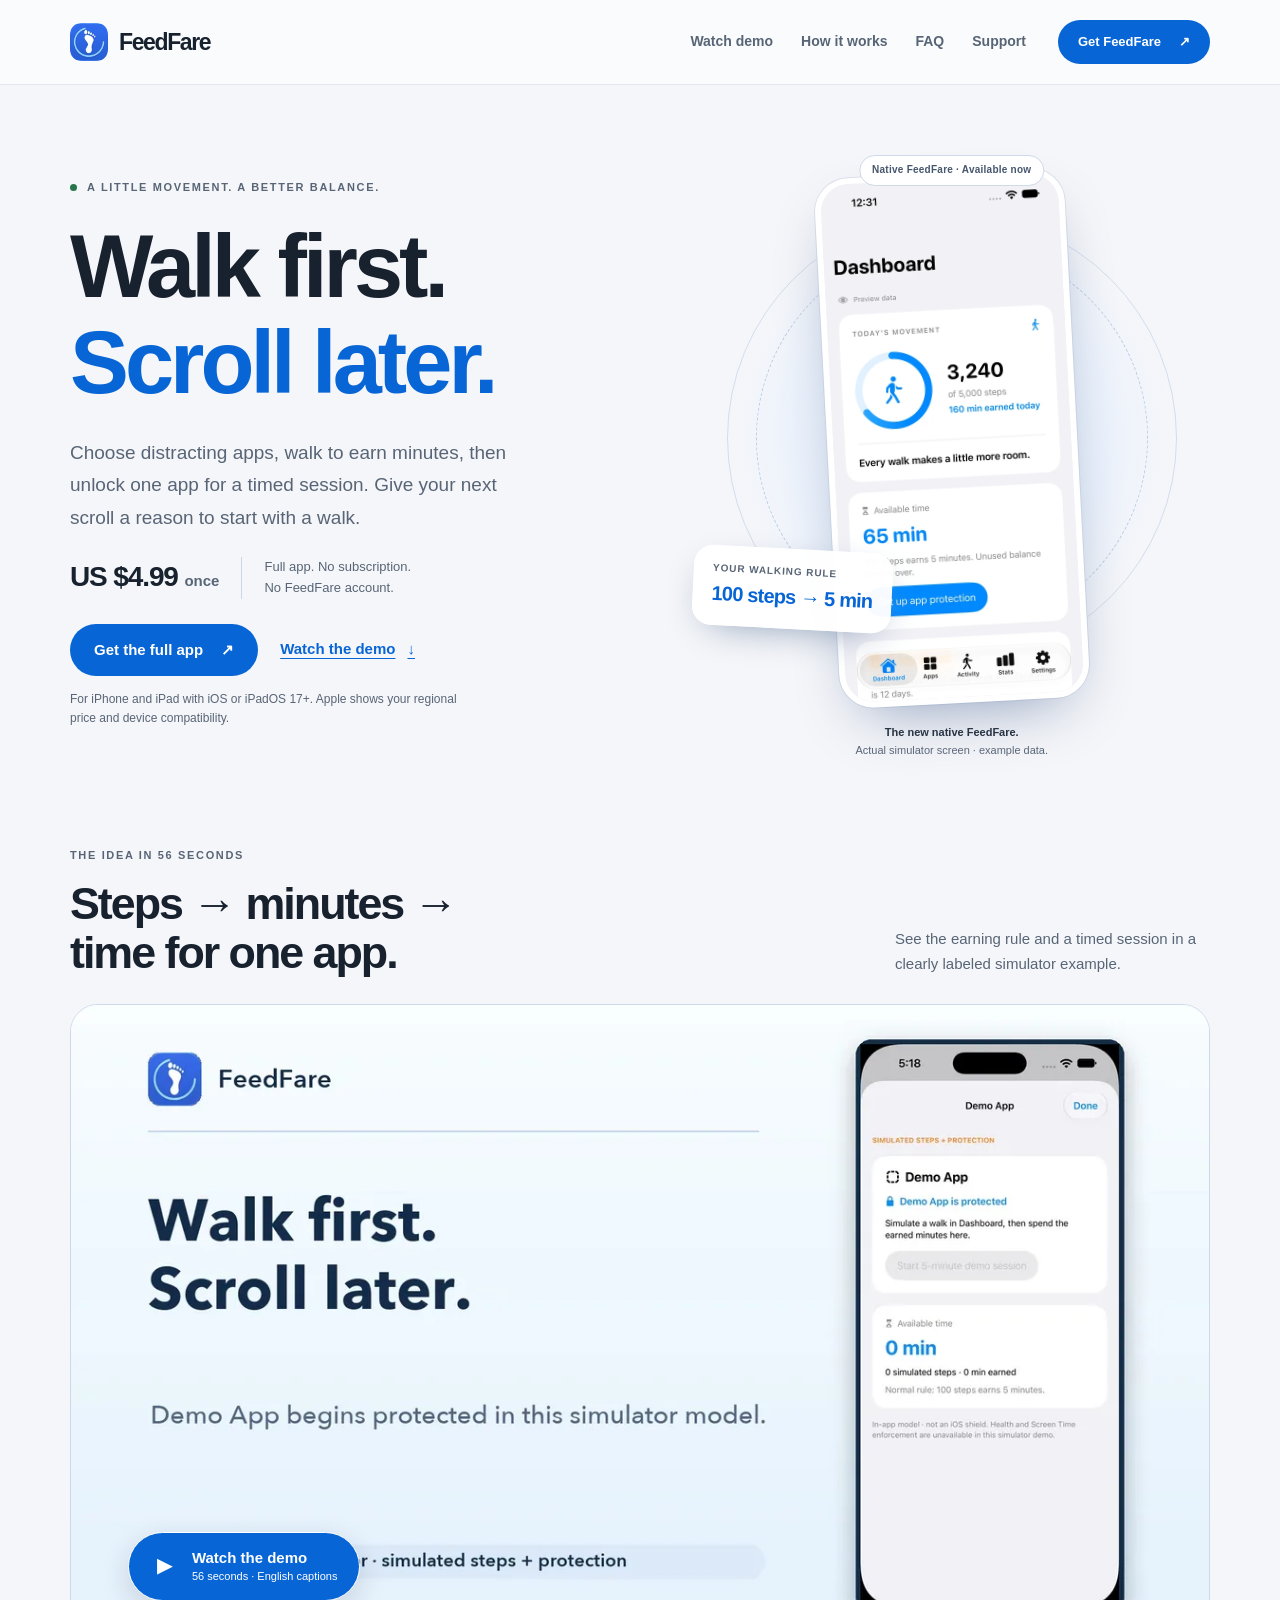
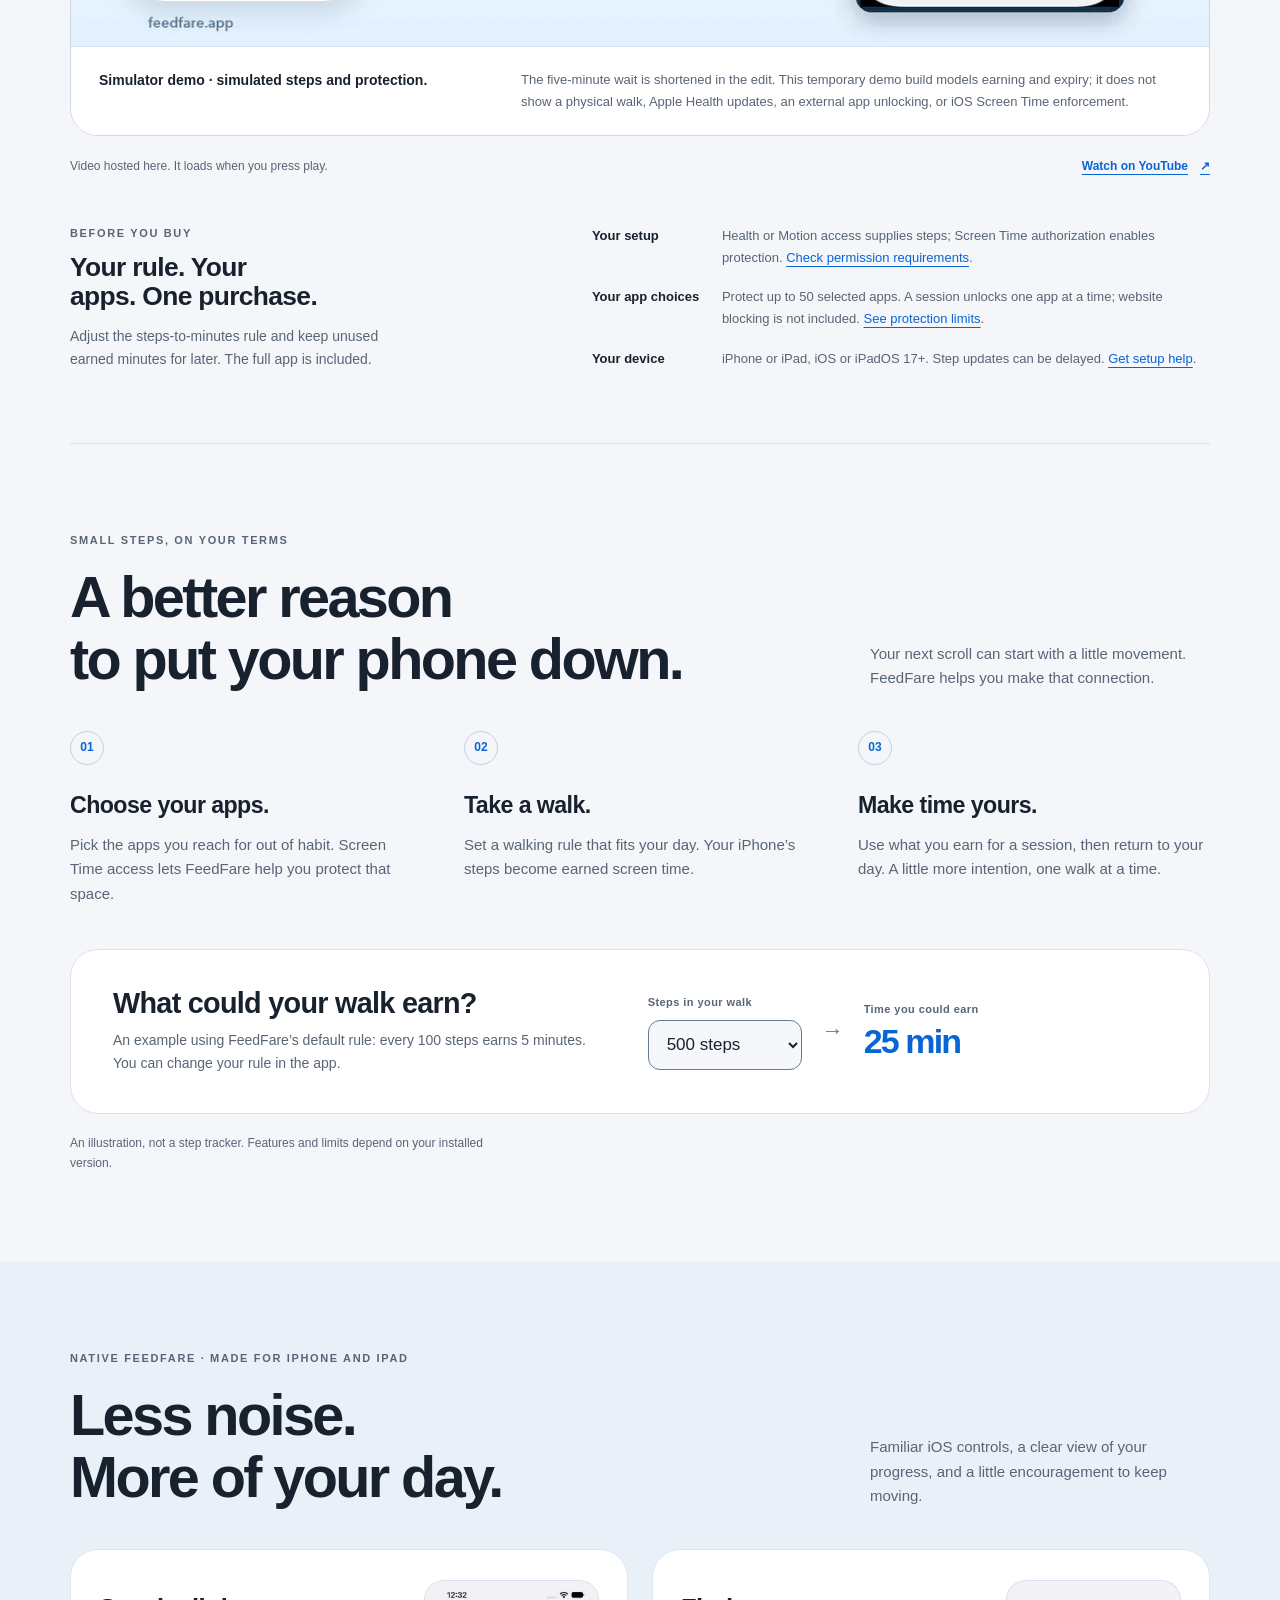
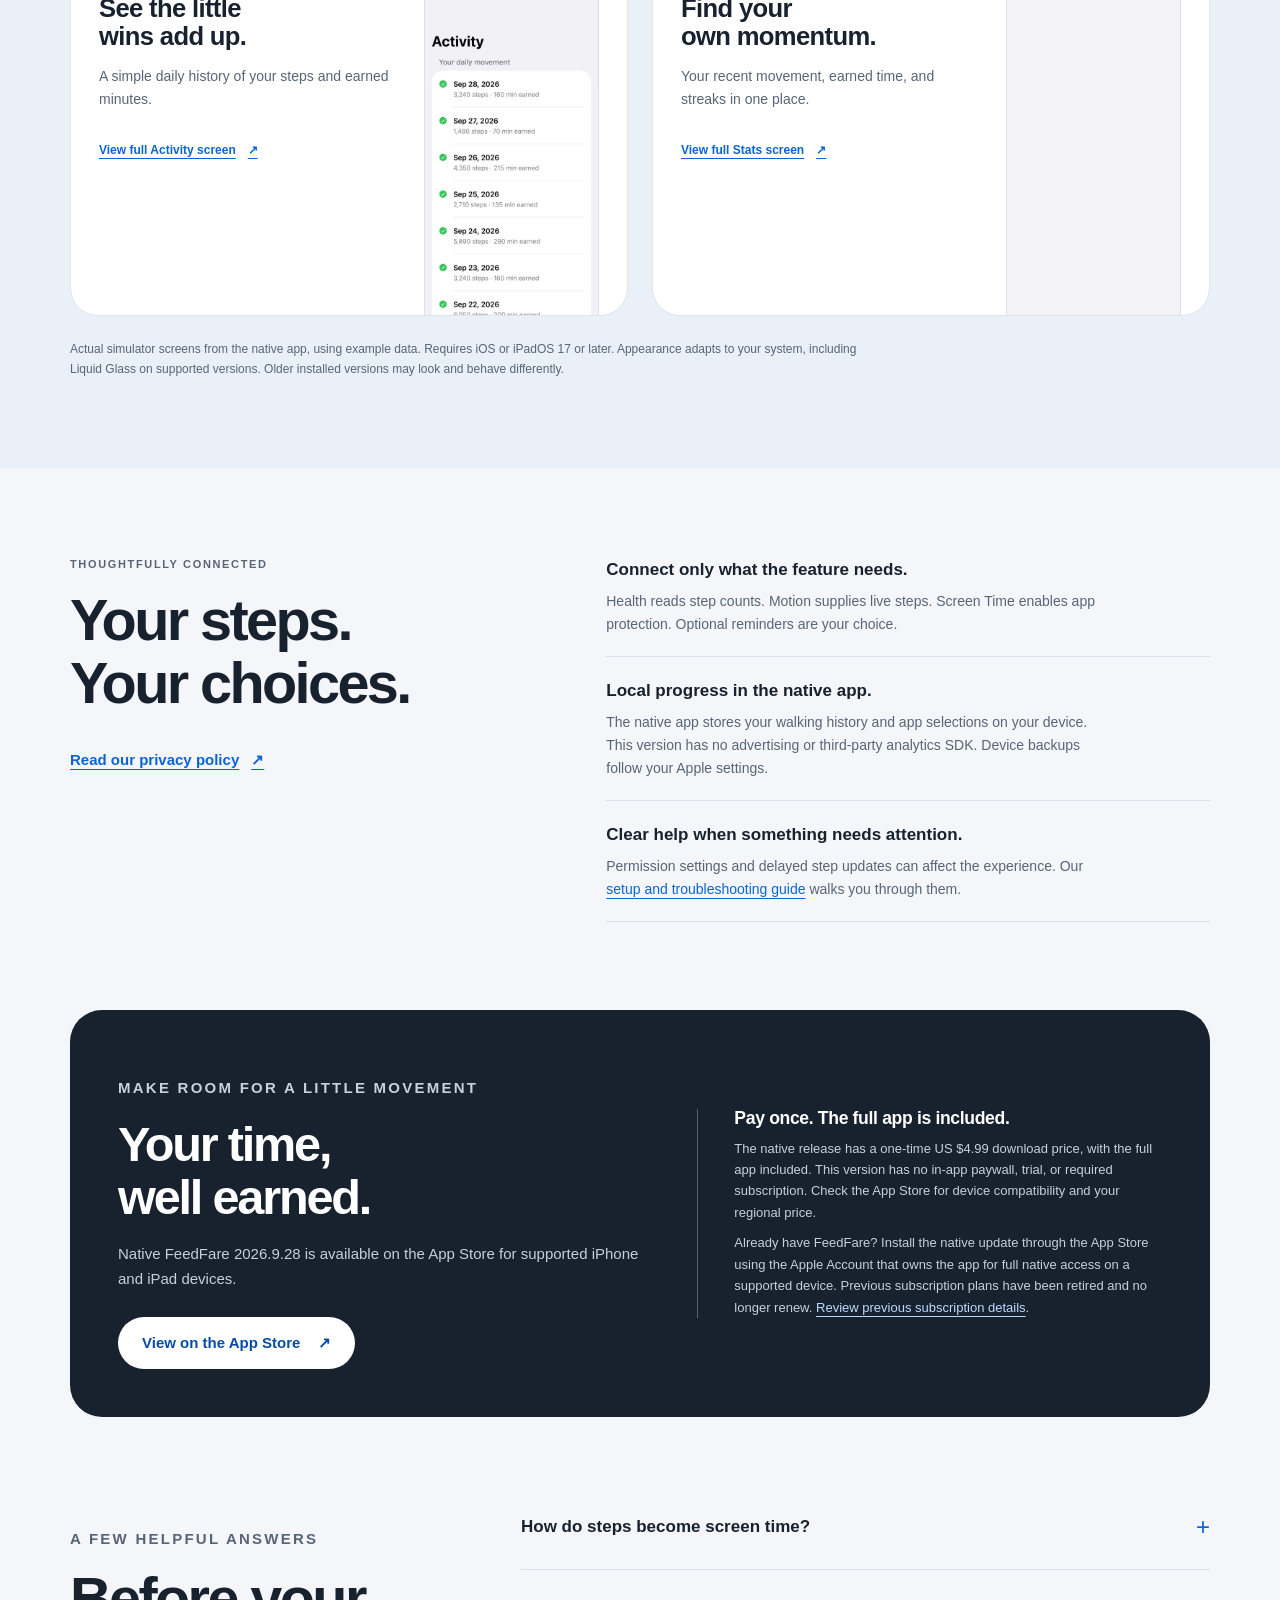
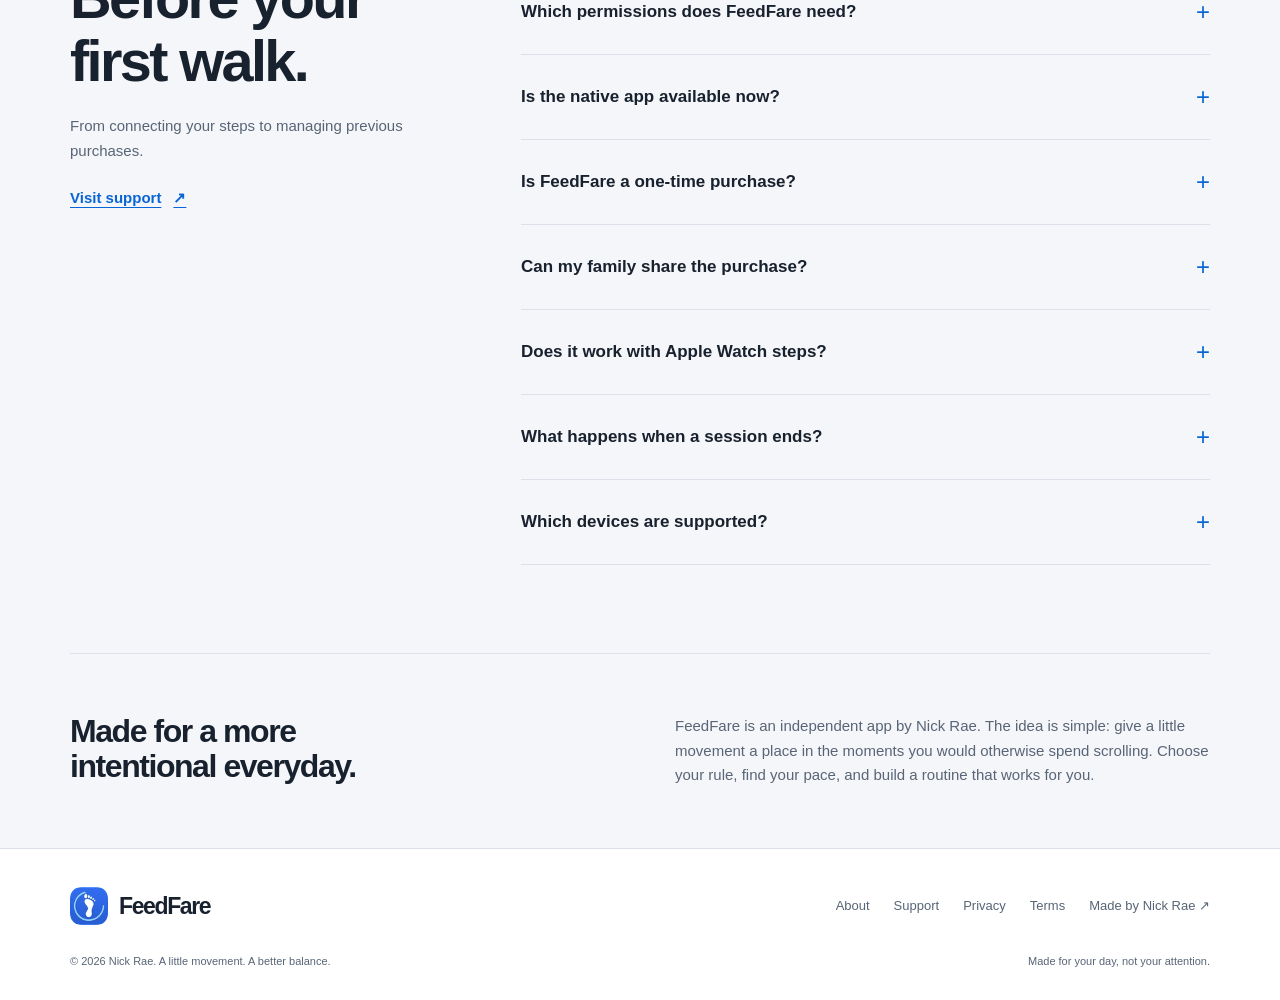
==== index.html @ 5e91b2cc "Explain FeedFare purchase and add captioned simulator walkthrough" ====
<!doctype html>
<html lang="en"><head><meta charset="utf-8">
<meta http-equiv="Content-Security-Policy" content="default-src 'none'; base-uri 'none'; object-src 'none'; script-src 'self' 'sha256-41WtILxQP9s3spcHXOh053RymjmsKrrpNFptdC1xVBw='; style-src 'self'; img-src 'self'; media-src 'self'; font-src 'self'; connect-src 'none'; form-action 'none'; upgrade-insecure-requests">
<meta name="viewport" content="width=device-width, initial-scale=1">
<meta name="referrer" content="strict-origin-when-cross-origin">
<meta name="theme-color" content="#f5f6f9">
<title>FeedFare — Walk first. Scroll later.</title><meta name="description" content="Turn your steps into earned screen time. Choose your apps, find your walking rule, and make room for a little movement. FeedFare for iPhone and iPad.">
<link rel="canonical" href="https://feedfare.app/">
<link rel="icon" href="assets/favicon.png?v=build29" type="image/png"><link rel="apple-touch-icon" href="assets/apple-touch-icon.png?v=build29">
<meta name="apple-itunes-app" content="app-id=6758923557">
<meta property="og:type" content="website"><meta property="og:url" content="https://feedfare.app/"><meta property="og:title" content="FeedFare — Walk first. Scroll later."><meta property="og:description" content="Turn your steps into earned screen time. Choose your apps, find your walking rule, and make room for a little movement. FeedFare for iPhone and iPad."><meta property="og:image" content="https://feedfare.app/og-image.png?v=launch20261005"><meta property="og:image:width" content="1200"><meta property="og:image:height" content="630"><meta property="og:image:alt" content="FeedFare — Walk first. Scroll later. The native app with example progress.">
<meta name="twitter:card" content="summary_large_image"><meta name="twitter:title" content="FeedFare — Walk first. Scroll later."><meta name="twitter:description" content="Turn your steps into earned screen time. Choose your apps, find your walking rule, and make room for a little movement. FeedFare for iPhone and iPad."><meta name="twitter:image" content="https://feedfare.app/og-image.png?v=launch20261005">

<link rel="stylesheet" href="assets/site.css?v=20261011">
<script type="application/ld+json">{"@context":"https://schema.org","@type":"SoftwareApplication","name":"FeedFare","applicationCategory":"HealthApplication","operatingSystem":"iOS 17 or later; iPadOS 17 or later","url":"https://feedfare.app/","downloadUrl":"https://apps.apple.com/app/feedfare/id6758923557","description":"Turn your daily steps into earned screen time for the apps you choose.","author":{"@type":"Person","name":"Nick Rae","url":"https://nickrae.net"}}</script>
<script src="assets/site.js?v=20261011" defer></script>
</head><body id="top"><a class="skip-link" href="#main">Skip to content</a>
<header class="site-header"><nav class="wrap nav" aria-label="Main navigation">
<a class="brand" href="https://feedfare.app/" aria-label="FeedFare home"><img src="assets/app-icon-64.webp?v=build29" srcset="assets/app-icon-128.webp?v=build29 2x" width="38" height="38" alt="" decoding="async"><span translate="no">FeedFare</span></a>
<div class="nav-links"><a href="https://feedfare.app/#demo">Watch demo</a><a href="https://feedfare.app/#how-it-works">How it works</a><a href="https://feedfare.app/#faq">FAQ</a><a href="https://feedfare.app/support.html">Support</a></div>
<a class="button button-small" href="https://apps.apple.com/app/feedfare/id6758923557?pt=1329661&amp;ct=site_navigation&amp;mt=8">Get FeedFare<span aria-hidden="true">↗</span></a></nav></header><main id="main"><section class="hero wrap" aria-labelledby="hero-title"><div class="hero-copy"><p class="eyebrow"><span class="eyebrow-dot" aria-hidden="true"></span>A little movement. A better balance.</p><h1 id="hero-title">Walk first.<span>Scroll later.</span></h1><p class="hero-description">Choose distracting apps, walk to earn minutes, then unlock one app for a timed session. Give your next scroll a reason to start with a walk.</p><div class="hero-offer"><strong>US $4.99 <span>once</span></strong><p>Full app. No subscription.<br>No FeedFare account.</p></div><div class="hero-actions"><a class="button " href="https://apps.apple.com/app/feedfare/id6758923557?pt=1329661&amp;ct=site_hero&amp;mt=8">Get the full app<span aria-hidden="true">↗</span></a><a class="text-link" href="#demo">Watch the demo <span aria-hidden="true">↓</span></a></div><p class="store-note">For iPhone and iPad with iOS or iPadOS 17+. Apple shows your regional price and device compatibility.</p></div><figure class="hero-visual"><div class="product-stage"><span class="preview-badge">Native FeedFare · Available now</span><div class="stage-orbit" aria-hidden="true"></div><div class="phone"><img src="assets/dashboard-native-480.webp" srcset="assets/dashboard-native-480.webp 480w, assets/dashboard-native-800.webp 800w" sizes="(max-width: 800px) 215px, 250px" width="480" height="1044" alt="FeedFare dashboard with example steps, earned minutes, and the walking rule." fetchpriority="high" decoding="async"></div><div class="earn-chip" aria-hidden="true"><span>Your walking rule</span><strong>100 steps → 5 min</strong></div></div><figcaption class="native-caption"><strong>The new native FeedFare.</strong><br>Actual simulator screen · example data.</figcaption></figure></section>
<section class="demo-section wrap" id="demo" aria-labelledby="demo-title"><div class="demo-heading"><div><p class="eyebrow">The idea in 56 seconds</p><h2 id="demo-title">Steps → minutes →<br>time for one app.</h2></div><p>See the earning rule and a timed session in a clearly labeled simulator example.</p></div><figure class="demo-figure"><div class="demo-player"><div class="demo-cover" id="demo-cover"><img src="assets/feedfare-demo-poster.webp" width="1200" height="675" alt="FeedFare simulator example with a Demo App shown protected and zero simulated steps." loading="lazy" decoding="async"><button class="demo-play" type="button" data-demo-play aria-controls="feedfare-demo"><span class="play-symbol" aria-hidden="true">▶</span><span>Watch the demo<small>56 seconds · English captions</small></span></button></div><video id="feedfare-demo" hidden controls playsinline preload="none" width="1920" height="1080" poster="assets/feedfare-demo-poster.webp" data-demo-source="assets/feedfare-demo-56s.mp4" aria-label="FeedFare simulator demonstration" aria-describedby="demo-disclosure"><track kind="captions" srclang="en" label="English" data-demo-track="assets/feedfare-demo-56s.vtt"></video></div><figcaption class="demo-disclosure" id="demo-disclosure"><strong>Simulator demo · simulated steps and protection.</strong><span>The five-minute wait is shortened in the edit. This temporary demo build models earning and expiry; it does not show a physical walk, Apple Health updates, an external app unlocking, or iOS Screen Time enforcement.</span></figcaption></figure><p class="demo-status" id="demo-status" role="status" hidden></p><div class="demo-footer"><p>Video hosted here. It loads when you press play.</p><a class="text-link" href="https://www.youtube.com/watch?v=EQfLgETl0m0">Watch on YouTube <span aria-hidden="true">↗</span></a></div><noscript><p class="demo-nojs">To watch without JavaScript, <a href="assets/feedfare-demo-56s.mp4">open the captioned 56-second video</a> or use the YouTube link above.</p></noscript><div class="purchase-check"><div><p class="eyebrow">Before you buy</p><h3>Your rule. Your apps. One purchase.</h3><p>Adjust the steps-to-minutes rule and keep unused earned minutes for later. The full app is included.</p></div><ul><li><strong>Your setup</strong><span>Health or Motion access supplies steps; Screen Time authorization enables protection. <a href="support.html#permissions">Check permission requirements</a>.</span></li><li><strong>Your app choices</strong><span>Protect up to 50 selected apps. A session unlocks one app at a time; website blocking is not included. <a href="support.html#screen-time">See protection limits</a>.</span></li><li><strong>Your device</strong><span>iPhone or iPad, iOS or iPadOS 17+. Step updates can be delayed. <a href="support.html#steps">Get setup help</a>.</span></li></ul></div></section>
<section class="section border-top wrap" id="how-it-works" aria-labelledby="how-title"><div class="section-head"><div><p class="eyebrow">Small steps, on your terms</p><h2 id="how-title">A better reason<br>to put your phone down.</h2></div><p>Your next scroll can start with a little movement. FeedFare helps you make that connection.</p></div><div class="how-grid"><article class="step"><span class="step-number" aria-hidden="true">01</span><h3>Choose your apps.</h3><p>Pick the apps you reach for out of habit. Screen Time access lets FeedFare help you protect that space.</p></article><article class="step"><span class="step-number" aria-hidden="true">02</span><h3>Take a walk.</h3><p>Set a walking rule that fits your day. Your iPhone’s steps become earned screen time.</p></article><article class="step"><span class="step-number" aria-hidden="true">03</span><h3>Make time yours.</h3><p>Use what you earn for a session, then return to your day. A little more intention, one walk at a time.</p></article></div><div class="rule-panel"><div><h3>What could your walk earn?</h3><p>An example using FeedFare’s default rule: every 100 steps earns 5 minutes. You can change your rule in the app.</p></div><div><div class="rule-form"><div class="rule-input"><label for="example-steps">Steps in your walk</label><select id="example-steps" name="example-steps"><option value="100">100 steps</option><option value="500" selected>500 steps</option><option value="1000">1,000 steps</option><option value="2000">2,000 steps</option></select></div><span class="rule-arrow" aria-hidden="true">→</span><div class="rule-result"><span>Time you could earn</span><output id="example-minutes" for="example-steps" aria-live="polite" aria-atomic="true">25 min</output></div></div><noscript><p class="noscript-note">Example: 500 steps earns 25 minutes. Enable JavaScript to try other amounts.</p></noscript></div></div><p class="footnote">An illustration, not a step tracker. Features and limits depend on your installed version.</p></section>
<section class="section preview-section" id="the-app" aria-labelledby="preview-title"><div class="wrap"><div class="section-head"><div><p class="eyebrow">Native FeedFare · Made for iPhone and iPad</p><h2 id="preview-title">Less noise.<br>More of your day.</h2></div><p>Familiar iOS controls, a clear view of your progress, and a little encouragement to keep moving.</p></div><div class="preview-layout"><article class="preview-card"><div class="preview-card-copy"><h3>See the little<br>wins add up.</h3><p>A simple daily history of your steps and earned minutes.</p><a class="text-link" href="assets/activity-native-800.webp">View full Activity screen <span aria-hidden="true">↗</span></a></div><div class="screenshot-window"><img src="assets/activity-native-480.webp" srcset="assets/activity-native-480.webp 480w, assets/activity-native-800.webp 800w" sizes="(max-width: 600px) 125px, 180px" width="480" height="1044" alt="FeedFare Activity screen showing example daily steps and earned minutes." loading="lazy" decoding="async"></div></article><article class="preview-card"><div class="preview-card-copy"><h3>Find your<br>own momentum.</h3><p>Your recent movement, earned time, and streaks in one place.</p><a class="text-link" href="assets/stats-native-800.webp">View full Stats screen <span aria-hidden="true">↗</span></a></div><div class="screenshot-window"><img src="assets/stats-native-480.webp" srcset="assets/stats-native-480.webp 480w, assets/stats-native-800.webp 800w" sizes="(max-width: 600px) 125px, 180px" width="480" height="1044" alt="FeedFare Stats screen with an example weekly steps chart." loading="lazy" decoding="async"></div></article></div><p class="preview-note">Actual simulator screens from the native app, using example data. Requires iOS or iPadOS 17 or later. Appearance adapts to your system, including Liquid Glass on supported versions. Older installed versions may look and behave differently.</p></div></section>
<section class="section wrap privacy-row" aria-labelledby="privacy-title"><div><p class="eyebrow">Thoughtfully connected</p><h2 id="privacy-title">Your steps.<br>Your choices.</h2><a class="text-link" href="privacy-policy.html">Read our privacy policy <span aria-hidden="true">↗</span></a></div><ul class="privacy-points"><li><strong>Connect only what the feature needs.</strong><p>Health reads step counts. Motion supplies live steps. Screen Time enables app protection. Optional reminders are your choice.</p></li><li><strong>Local progress in the native app.</strong><p>The native app stores your walking history and app selections on your device. This version has no advertising or third-party analytics SDK. Device backups follow your Apple settings.</p></li><li><strong>Clear help when something needs attention.</strong><p>Permission settings and delayed step updates can affect the experience. Our <a href="support.html">setup and troubleshooting guide</a> walks you through them.</p></li></ul></section>
<section class="wrap" id="download" aria-labelledby="download-title"><div class="availability"><div><p class="eyebrow">Make room for a little movement</p><h2 id="download-title">Your time,<br>well earned.</h2><p>Native FeedFare 2026.9.28 is available on the App Store for supported iPhone and iPad devices.</p><a class="button button-light" href="https://apps.apple.com/app/feedfare/id6758923557?pt=1329661&amp;ct=site_download&amp;mt=8">View on the App Store<span aria-hidden="true">↗</span></a></div><div class="availability-notes"><h3>Pay once. The full app is included.</h3><p>The native release has a one-time US $4.99 download price, with the full app included. This version has no in-app paywall, trial, or required subscription. Check the App Store for device compatibility and your regional price.</p><p>Already have FeedFare? Install the native update through the App Store using the Apple Account that owns the app for full native access on a supported device. Previous subscription plans have been retired and no longer renew. <a href="support.html#billing">Review previous subscription details</a>.</p></div></div></section>
<section class="section wrap faq-layout" id="faq" aria-labelledby="faq-title"><div class="faq-intro"><p class="eyebrow">A few helpful answers</p><h2 id="faq-title">Before your<br>first walk.</h2><p>From connecting your steps to managing previous purchases.</p><a class="text-link" href="support.html">Visit support <span aria-hidden="true">↗</span></a></div><div class="faq-list"><details><summary>How do steps become screen time?</summary><p>Choose your walking rule in FeedFare. The native app defaults to 100 steps earning 5 minutes. For example, 500 steps earns 25 minutes at that setting. Use earned minutes for timed access to a selected app. Features and limits in older installed versions may differ.</p></details><details><summary>Which permissions does FeedFare need?</summary><p>Apple Health access lets FeedFare read step counts. Motion &amp; Fitness provides live step counting. Screen Time access lets you choose apps to protect. Reminders are optional. <a href="support.html#permissions">See the setup guide</a> for what each permission does.</p></details><details><summary>Is the native app available now?</summary><p>Native FeedFare 2026.9.28 is available on the App Store for iPhone and iPad with iOS or iPadOS 17 or later. Check the listing for your device’s compatibility and regional availability. These screenshots show the native app with example data, and appearance varies with your system settings.</p></details><details><summary>Is FeedFare a one-time purchase?</summary><p>The native release has a one-time US $4.99 download price, with regional prices shown on the App Store. Check the App Store for your regional price before downloading. The full native app is included without an in-app paywall, trial, or required subscription. Existing FeedFare owners receive full native access when they install this update on a supported device. Previous subscription plans have been retired and no longer renew. You can review previous charges and any remaining subscription period in Apple’s subscription settings.</p></details><details><summary>Can my family share the purchase?</summary><p>FeedFare supports Apple Family Sharing for eligible family groups. Apple manages purchase sharing and eligibility. Each person sets up FeedFare on their own device; their app selections and earned minutes remain separate. This does not provide remote parental controls or a shared minute balance. <a href="https://support.apple.com/en-us/108380">Learn about Apple Family Sharing</a>.</p></details><details><summary>Does it work with Apple Watch steps?</summary><p>FeedFare can read steps that a compatible Apple Watch has synced to Apple Health on your iPhone. Those updates can arrive later. Open FeedFare and refresh if the total has not caught up. You do not need a watch to count steps with your iPhone.</p></details><details><summary>What happens when a session ends?</summary><p>In the native app, a session gives access to one selected app for the time you choose. Other selected apps stay protected, and the selected app is protected again when the session ends. Protection depends on Screen Time authorization. <a href="support.html#screen-time">Get help with app protection</a>.</p></details><details><summary>Which devices are supported?</summary><p>Native FeedFare 2026.9.28 supports iPhone and iPad with iOS or iPadOS 17 or later. Its appearance adapts to the system, including Liquid Glass on supported versions. Older devices may continue to run an earlier installed version with different features; check the App Store for compatibility and availability for your device.</p></details></div></section>
<section class="about wrap" id="about" aria-labelledby="about-title"><h2 id="about-title">Made for a more<br>intentional everyday.</h2><p>FeedFare is an independent app by Nick Rae. The idea is simple: give a little movement a place in the moments you would otherwise spend scrolling. Choose your rule, find your pace, and build a routine that works for you.</p></section></main><footer class="footer"><div class="wrap"><div class="footer-top"><a class="brand" href="https://feedfare.app/"><img src="assets/app-icon-64.webp?v=build29" width="32" height="32" alt="" loading="lazy"><span translate="no">FeedFare</span></a><nav class="footer-links" aria-label="Footer navigation"><a href="https://feedfare.app/#about">About</a><a href="https://feedfare.app/support.html">Support</a><a href="https://feedfare.app/privacy-policy.html">Privacy</a><a href="https://feedfare.app/terms.html">Terms</a><a href="https://nickrae.net">Made by Nick Rae ↗</a></nav></div><div class="footer-bottom"><span>© 2026 Nick Rae. A little movement. A better balance.</span><span>Made for your day, not your attention.</span></div></div></footer></body></html>
---- assets/site.css ----
:root{color-scheme:light;--ink:#18212e;--muted:#586576;--blue:#0865d5;--blue-dark:#064caa;--paper:#f5f6f9;--white:#fff;--line:#dce1e9;--green:#26754b;--radius:28px;--body:-apple-system,BlinkMacSystemFont,"Avenir Next","Segoe UI",sans-serif;--display:ui-rounded,"SF Pro Rounded","Avenir Next",-apple-system,BlinkMacSystemFont,sans-serif}
*{box-sizing:border-box}html{scroll-padding-top:100px}body{margin:0;background:var(--paper);color:var(--ink);font:17px/1.65 var(--body);-webkit-font-smoothing:antialiased}a{color:var(--blue);text-underline-offset:4px}a:hover{color:var(--blue-dark)}button,input,select{font:inherit}button,a,summary,select,input{touch-action:manipulation;-webkit-tap-highlight-color:#b6d6ff}button,summary,select{cursor:pointer}:focus-visible{outline:3px solid var(--blue-dark);outline-offset:5px}img,svg{max-width:100%;display:block}img{height:auto}h1,h2,h3,p,figure{margin:0}h1,h2,h3{font-family:var(--display);line-height:1.09;letter-spacing:-.045em;text-wrap:balance}h1{font-size:clamp(3.4rem,6.9vw,6.35rem);font-weight:760}h2{font-size:clamp(2.15rem,4.5vw,3.9rem);font-weight:730}h3{font-size:1.45rem;letter-spacing:-.025em;font-weight:700}p{max-width:65ch}ul,ol{padding-left:1.35rem}li+li{margin-top:.5rem}.wrap{width:min(1140px,calc(100% - 80px));margin-inline:auto}.skip-link{position:fixed;left:20px;top:-100px;z-index:99;background:var(--ink);color:white;padding:12px 20px;border-radius:12px}.skip-link:focus{top:12px;color:white}.site-header{position:sticky;top:0;z-index:20;background:rgba(250,251,253,.94);border-bottom:1px solid rgba(214,221,232,.7);backdrop-filter:blur(18px);-webkit-backdrop-filter:blur(18px)}.nav{display:flex;align-items:center;gap:32px;min-height:84px}.brand{display:inline-flex;align-items:center;gap:11px;color:var(--ink);text-decoration:none;font:750 23px/1 var(--display);letter-spacing:-.06em;flex-shrink:0}.brand img{border-radius:11px;width:38px;height:38px}.nav-links{display:flex;gap:28px;align-items:center;margin-left:auto}.nav-links a{color:var(--muted);font-size:14px;font-weight:600;text-decoration:none;padding-block:12px}.nav-links a:hover{color:var(--blue)}.button{display:inline-flex;justify-content:center;align-items:center;gap:18px;min-height:52px;max-width:100%;padding:14px 23px;border:1px solid transparent;border-radius:999px;background:var(--blue);color:#fff;text-decoration:none;font-weight:650;font-size:15px;line-height:1.4;transition:background-color .18s,transform .18s;white-space:normal;text-align:center}.button:hover{color:#fff;background:var(--blue-dark);transform:translateY(-1px)}.button-small{min-height:44px;padding:10px 19px;font-size:13px}.button-light{background:white;color:var(--blue-dark)}.button-light:hover{background:#e9f2ff;color:var(--blue-dark)}.text-link{display:inline-flex;gap:12px;align-items:center;min-height:44px;font-weight:650;font-size:15px}.eyebrow{display:flex;align-items:center;gap:10px;font-size:11px;line-height:1.6;text-transform:uppercase;letter-spacing:.15em;font-weight:700;color:var(--muted)}.eyebrow-dot{width:7px;height:7px;flex-shrink:0;border-radius:100%;background:var(--green)}.hero{display:grid;grid-template-columns:1.12fr 1fr;gap:45px;align-items:center;padding-block:64px 68px}.hero-copy{padding-block:20px}.hero h1{margin-top:22px}.hero h1 span{display:block;color:var(--blue)}.hero-description{font-size:19px;line-height:1.7;color:var(--muted);max-width:440px;margin-top:26px}.hero-actions{display:flex;gap:22px;align-items:center;flex-wrap:wrap;margin-top:30px}.store-note{font-size:12px;color:var(--muted);margin-top:14px;max-width:410px}.hero-visual{position:relative;min-width:0;display:flex;flex-direction:column;align-items:center}.product-stage{position:relative;width:100%;min-height:545px;display:flex;align-items:center;justify-content:center;isolation:isolate}.stage-orbit{position:absolute;width:min(450px,100%);aspect-ratio:1;border:1px solid #d2deee;border-radius:50%;z-index:-1;background:radial-gradient(circle,#e7f0ff 0%,#edf3fc 50%,transparent 71%)}.stage-orbit:before{content:"";position:absolute;inset:28px;border:1px dashed #bccde3;border-radius:50%}.phone{width:250px;border-radius:34px;border:6px solid #fff;box-shadow:0 24px 64px -25px #8294b5,0 0 0 1px #dce3ed;background:#f2f2f7;overflow:hidden;transform:rotate(-3deg)}.phone img{width:100%;height:auto}.earn-chip{position:absolute;left:0;bottom:82px;border:1px solid white;border-radius:19px;padding:14px 18px;background:rgba(255,255,255,.97);box-shadow:0 12px 40px -18px #7187a6;transform:rotate(3deg);z-index:2}.earn-chip span{display:block;font-size:10px;letter-spacing:.09em;text-transform:uppercase;color:var(--muted);font-weight:650}.earn-chip strong{font-family:var(--display);font-size:20px;letter-spacing:-.04em;color:var(--blue)}.native-caption{text-align:center;color:var(--muted);font-size:11px;line-height:1.6;margin-top:14px}.native-caption strong{font-weight:650;color:var(--ink)}.section{padding-block:88px}.section-head{display:flex;align-items:flex-end;justify-content:space-between;gap:50px;margin-bottom:40px}.section-head h2{max-width:700px}.section-head .eyebrow{margin-bottom:16px}.section-head>p{max-width:340px;color:var(--muted);font-size:15px}.border-top{border-top:1px solid var(--line)}.how-grid{display:grid;grid-template-columns:repeat(3,minmax(0,1fr));gap:42px}.step-number{font-size:12px;display:inline-flex;align-items:center;justify-content:center;width:34px;height:34px;border:1px solid #bed0e9;border-radius:50%;color:var(--blue);margin-bottom:28px;font-weight:650}.step h3{margin-bottom:14px}.step p{font-size:15px;color:var(--muted)}.rule-panel{display:grid;grid-template-columns:1fr 1.05fr;gap:40px;align-items:center;border:1px solid var(--line);border-radius:var(--radius);padding:38px 42px;margin-top:42px;background:#fff}.rule-panel h3{font-size:1.8rem}.rule-panel p{font-size:14px;color:var(--muted);margin-top:10px}.rule-form{display:flex;align-items:center;gap:20px}.rule-input{display:flex;flex-direction:column;gap:8px;min-width:0}.rule-input label,.rule-result span{font-size:11px;letter-spacing:.04em;font-weight:650;color:var(--muted)}.rule-input select{color:var(--ink);background:#f5f7fb;border:1px solid #687b95;border-radius:12px;padding:10px 30px 10px 14px;width:100%;min-height:50px}.rule-result{display:flex;flex-direction:column;min-width:100px}.rule-result output{font:750 34px/1.3 var(--display);color:var(--blue);letter-spacing:-.055em;white-space:nowrap}.rule-arrow{color:#667c97;font-size:22px}.footnote{font-size:12px;color:var(--muted);margin-top:20px}.preview-section{background:#eaf0f8}.preview-layout{display:grid;grid-template-columns:1fr 1fr;gap:24px}.preview-card{display:grid;grid-template-columns:1fr 175px;gap:24px;align-items:center;overflow:hidden;min-width:0;padding:30px 28px 0;background:#fff;border-radius:var(--radius);border:1px solid #dde5ef}.preview-card-copy{align-self:start;padding-top:15px}.preview-card h3{font-size:1.6rem}.preview-card p{font-size:14px;color:var(--muted);margin-top:14px}.preview-card .text-link{font-size:12px;margin-top:18px}.screenshot-window{height:335px;overflow:hidden;border:1px solid #d8e1ed;border-bottom:0;border-radius:20px 20px 0 0;background:#f2f2f7}.screenshot-window img{width:100%;height:auto}.preview-note{font-size:12px;color:var(--muted);margin-top:24px;max-width:800px}.privacy-row{display:grid;grid-template-columns:.85fr 1.15fr;gap:90px;align-items:start}.privacy-row .eyebrow{margin-bottom:16px}.privacy-points{list-style:none;margin:0;padding:0}.privacy-points li{padding-block:20px;border-bottom:1px solid var(--line);margin:0}.privacy-points li:first-child{padding-top:0}.privacy-points strong{font-size:17px}.privacy-points p{color:var(--muted);font-size:14px;margin-top:6px}.privacy-row .text-link{margin-top:24px}.availability{display:grid;grid-template-columns:1.15fr 1fr;gap:45px;align-items:center;background:var(--ink);color:white;border-radius:32px;padding:48px}.availability h2{font-size:clamp(2.1rem,3.8vw,3.4rem)}.availability p{color:#c6d0dd;margin-top:18px;font-size:15px}.availability .eyebrow{color:#c6d0dd;margin-bottom:18px}.availability a:not(.button){color:#bcdaff}.availability-notes{padding-left:36px;border-left:1px solid #536074}.availability-notes h3{font-size:1.1rem;letter-spacing:-.02em}.availability-notes p{font-size:13px;margin-top:9px}.availability .button{margin-top:25px}.faq-layout{display:grid;grid-template-columns:.7fr 1.3fr;gap:80px}.faq-intro .eyebrow{margin-bottom:16px}.faq-intro p{font-size:15px;color:var(--muted);margin-top:22px}.faq-intro .text-link{margin-top:12px}.faq-list{min-width:0}details{border-bottom:1px solid var(--line);padding-block:20px}details:first-child{padding-top:0}summary{list-style:none;display:flex;justify-content:space-between;gap:24px;align-items:center;font-weight:650;line-height:1.5;min-height:44px}summary::-webkit-details-marker{display:none}summary:after{content:"+";font-size:24px;font-weight:400;color:var(--blue);flex-shrink:0}details[open] summary:after{content:"−"}details p{font-size:15px;color:var(--muted);padding-block:10px 5px;line-height:1.8}.about{display:grid;grid-template-columns:1fr 1fr;gap:70px;border-top:1px solid var(--line);padding-block:60px}.about h2{font-size:2rem}.about p{font-size:15px;color:var(--muted)}.footer{background:#fff;border-top:1px solid var(--line);padding:35px 0 calc(30px + env(safe-area-inset-bottom))}.footer-top{display:flex;justify-content:space-between;align-items:center;gap:30px}.footer-links{display:flex;flex-wrap:wrap;gap:10px 24px}.footer-links a{font-size:13px;min-height:44px;display:inline-flex;align-items:center;color:var(--muted);text-decoration:none}.footer-links a:hover{text-decoration:underline;color:var(--blue)}.footer-bottom{margin-top:24px;display:flex;justify-content:space-between;gap:20px;color:var(--muted);font-size:11px}.page-hero{padding-block:65px 38px}.page-hero h1{font-size:clamp(2.5rem,6vw,4.9rem);margin-block:16px 20px}.page-hero p{color:var(--muted)}.document{max-width:800px;padding-bottom:75px}.document h2{font-size:1.6rem;line-height:1.25;margin:40px 0 15px;letter-spacing:-.025em}.document h3{font-size:1.15rem;margin:25px 0 10px;letter-spacing:-.015em}.document p,.document li{font-size:16px;color:#465467}.document p+p{margin-top:15px}.document .callout{background:#fff;border:1px solid var(--line);border-radius:20px;padding:24px;margin:24px 0}.document .callout p{color:var(--ink)}.document details{padding-top:20px}.document table{width:100%;border-collapse:collapse;font-size:14px;margin-block:25px}.document td,.document th{text-align:left;border-bottom:1px solid var(--line);padding:12px 8px;vertical-align:top}.document code{overflow-wrap:anywhere}.toc{display:flex;flex-wrap:wrap;gap:8px 20px;padding:20px 0;border-block:1px solid var(--line);margin-block:24px;font-size:14px}.legal-date{font-size:13px}.not-found{min-height:65vh;display:flex;flex-direction:column;justify-content:center;align-items:flex-start;gap:24px}.not-found h1{font-size:clamp(3rem,6vw,5rem)}.noscript-note{font-size:12px;color:var(--muted)}
@media(min-width:1500px){.hero{padding-block:80px}.product-stage{min-height:580px}.phone{width:265px}}
@media(max-width:1050px){.wrap{width:calc(100% - 56px)}.nav-links{gap:18px}.hero{gap:25px}.hero h1{font-size:clamp(3.6rem,7.4vw,5.3rem)}.earn-chip{left:-8px}.preview-card{grid-template-columns:1fr 145px;gap:15px;padding-inline:24px}.preview-card h3{font-size:1.4rem}.rule-panel{padding:28px;gap:28px}.privacy-row{gap:50px}.faq-layout{gap:45px}}
@media(max-width:800px){.nav{gap:18px;min-height:74px}.nav-links{gap:16px}.nav-links a:nth-child(2){display:none}.nav-links a{font-size:12px}.nav>.button{padding:10px 15px}.brand{font-size:22px}.hero{padding-block:45px 55px;grid-template-columns:1fr 1fr;gap:16px}.hero h1{font-size:3.55rem}.hero-description{font-size:16px}.hero-actions{gap:8px}.product-stage{min-height:450px}.phone{width:210px}.earn-chip{bottom:54px;padding:10px 12px}.earn-chip strong{font-size:17px}.earn-chip span{font-size:9px}.section{padding-block:62px}.section-head{display:block}.section-head>p{margin-top:20px;max-width:550px}.how-grid{gap:25px}.rule-panel{grid-template-columns:1fr;gap:24px}.rule-form{justify-content:space-between}.preview-layout{gap:20px}.preview-card{display:flex;flex-direction:column;align-items:stretch;gap:20px}.preview-card-copy{padding-top:0}.screenshot-window{width:180px;margin-inline:auto;height:300px}.preview-card p{max-width:290px}.privacy-row{grid-template-columns:1fr;gap:36px}.availability{padding:36px;gap:28px}.availability-notes{padding-left:25px}.faq-layout{grid-template-columns:1fr;gap:35px}.about{gap:35px}.footer-top{align-items:flex-start}.footer-links{gap:4px 16px}.footer-bottom{flex-direction:column;gap:3px}}
@media(max-width:600px){.wrap{width:calc(100% - 40px)}.nav{justify-content:space-between;gap:10px;flex-wrap:wrap;padding-block:13px}.nav-links{order:3;width:100%;justify-content:space-between;margin:0;gap:8px}.nav-links a:nth-child(2){display:block}.nav-links a{padding:2px 0;min-height:44px;display:inline-flex;align-items:center;font-size:12px}.brand img{width:32px;height:32px;border-radius:9px}.nav>.button{min-height:44px;padding:9px 13px;font-size:11px}html{scroll-padding-top:130px}.hero{grid-template-columns:1fr;padding-block:28px 44px;gap:25px}.hero-copy{padding:6px 0 0}.hero h1{font-size:clamp(3.4rem,13vw,4.5rem);margin-top:16px}.hero-description{font-size:16px;margin-top:20px;max-width:360px}.hero-actions{margin-top:23px;gap:8px 20px}.hero-actions .button{font-size:14px}.store-note{font-size:11px;max-width:330px}.product-stage{min-height:460px;max-width:340px}.phone{width:215px}.stage-orbit{width:100%}.earn-chip{left:-3px;bottom:60px}.native-caption{max-width:310px;margin-top:12px}.section{padding-block:50px}.section-head{margin-bottom:28px}.section-head h2{font-size:2.35rem}.how-grid{grid-template-columns:1fr;gap:26px}.step{display:grid;grid-template-columns:34px 1fr;gap:0 18px}.step-number{grid-row:1 / 3;margin:0}.step h3{font-size:1.3rem;margin:2px 0 8px}.step p{grid-column:2;font-size:14px}.rule-panel{margin-top:28px;padding:24px 20px;gap:20px;border-radius:22px}.rule-panel h3{font-size:1.65rem}.rule-form{gap:12px}.rule-input{flex:1}.rule-result{min-width:90px}.rule-result output{font-size:28px}.rule-input select{padding:10px 23px 10px 10px;font-size:14px}.rule-arrow{font-size:19px}.preview-layout{grid-template-columns:1fr;gap:20px}.preview-card{display:grid;grid-template-columns:1fr 125px;padding:25px 20px 0;gap:15px}.preview-card-copy{padding-bottom:20px}.preview-card h3{font-size:1.45rem}.preview-card p{font-size:13px}.preview-card .text-link{font-size:11px;line-height:1.5;min-height:44px;margin-top:10px}.screenshot-window{width:125px;height:280px;border-radius:15px 15px 0 0;align-self:end}.preview-note{font-size:11px}.privacy-row{gap:30px}.privacy-row h2{font-size:2.35rem}.availability{grid-template-columns:1fr;padding:30px 25px;border-radius:25px;gap:28px}.availability h2{font-size:2.35rem}.availability-notes{padding-left:0;border-left:0;border-top:1px solid #536074;padding-top:26px}.availability p{font-size:14px}.availability-notes p{font-size:13px}.faq-intro h2{font-size:2.35rem}.faq-intro p{font-size:14px}.faq-list summary{font-size:15px}.faq-list details p{font-size:14px}.about{grid-template-columns:1fr;padding-block:40px;gap:20px}.about h2{font-size:1.8rem}.about p{font-size:14px}.footer-top{flex-direction:column;gap:20px}.footer-links{gap:3px 22px}.footer-bottom{margin-top:16px}.page-hero{padding-block:35px 25px}.page-hero h1{font-size:2.9rem}.document h2{font-size:1.4rem}.document p,.document li{font-size:15px}.document .callout{padding:20px}.document{padding-bottom:50px}.eyebrow{font-size:10px}}
@media(max-width:360px){.wrap{width:calc(100% - 32px)}.hero h1{font-size:3.3rem}.preview-card{grid-template-columns:1fr 105px;gap:12px;padding-inline:16px}.screenshot-window{width:105px;height:260px}.preview-card h3{font-size:1.3rem}.rule-form{gap:8px}.rule-result{min-width:82px}.rule-result output{font-size:25px}.rule-input label,.rule-result span{font-size:10px}.earn-chip{left:0}.nav-links a{font-size:11px}}
@media(prefers-reduced-motion:reduce){*,*::before,*::after{animation:none!important;transition:none!important;scroll-behavior:auto!important}.button:hover{transform:none}}
@media(prefers-reduced-transparency:reduce){.site-header,.earn-chip{background:#fafbfd;backdrop-filter:none;-webkit-backdrop-filter:none}}
@media(forced-colors:active){.button{border:1px solid ButtonText}.stage-orbit{display:none}.phone,.preview-card,.rule-panel{border:1px solid CanvasText}}
@media print{.site-header,.footer,.hero-actions,.skip-link{display:none}body{background:white;color:black}.wrap{width:100%}.section{padding-block:20px}.phone{transform:none;box-shadow:none}.availability{background:white;color:black;border:1px solid}.availability p,.availability .eyebrow{color:black}details{break-inside:avoid}.document{max-width:none}}
.preview-badge{position:absolute;z-index:3;top:-10px;left:50%;transform:translateX(-50%);white-space:nowrap;border:1px solid #ced9e9;background:#fff;color:#46566d;padding:6px 12px;border-radius:999px;font-size:10px;font-weight:600;letter-spacing:.025em}.hero-visual{padding-top:16px}

.availability :focus-visible{outline-color:#bcdaff}.brand{min-height:44px}

/* Purchase and demonstration: one offer, an honest example, and the setup tradeoffs. */
[hidden]{display:none!important}.hero-offer{display:flex;align-items:center;gap:22px;margin-top:23px}.hero-offer>strong{font:750 28px/1.1 var(--display);letter-spacing:-.04em;white-space:nowrap}.hero-offer>strong span{font-size:15px;font-weight:600;letter-spacing:0;color:var(--muted)}.hero-offer p{border-left:1px solid #ccd7e6;padding-left:22px;font-size:13px;line-height:1.6;color:var(--muted)}.hero-offer+.hero-actions{margin-top:25px}.demo-section{padding-block:20px 72px}.demo-heading{display:flex;align-items:flex-end;justify-content:space-between;gap:40px;margin-bottom:28px}.demo-heading .eyebrow{margin-bottom:14px}.demo-heading h2{font-size:clamp(2rem,3.5vw,3rem)}.demo-heading>p{max-width:315px;color:var(--muted);font-size:15px}.demo-figure{border:1px solid #cdd9e9;border-radius:28px;overflow:hidden;background:#fff}.demo-player{position:relative;aspect-ratio:16 / 9;background:#eaf3ff;overflow:hidden}.demo-cover,.demo-cover img,.demo-player video{width:100%;height:100%;object-fit:contain}.demo-play{position:absolute;inset:auto auto 7% 5%;display:flex;align-items:center;gap:13px;border:1px solid #fff;border-radius:999px;padding:14px 22px;background:var(--blue);color:#fff;box-shadow:0 9px 28px #18212e26;text-align:left;transition:background-color .18s,transform .18s;font-size:15px;font-weight:700;line-height:1.4}.demo-play:hover{background:var(--blue-dark);transform:translateY(-1px)}.play-symbol{display:flex;align-items:center;justify-content:center;width:28px;height:28px;font-size:19px}.demo-play small{display:block;font-size:11px;font-weight:500;line-height:1.6}.demo-disclosure{display:grid;grid-template-columns:.75fr 1.25fr;gap:26px;padding:22px 28px;background:#fff;color:var(--muted);font-size:13px;line-height:1.7;border-top:1px solid #d8e4f3}.demo-disclosure strong{color:var(--ink);font-size:14px;line-height:1.6}.demo-footer{display:flex;justify-content:space-between;align-items:center;gap:24px;margin-top:9px}.demo-footer p,.demo-status,.demo-nojs{color:var(--muted);font-size:12px}.demo-status,.demo-nojs{margin-top:16px}.demo-footer .text-link{font-size:12px}.purchase-check{display:grid;grid-template-columns:.85fr 1.15fr;gap:65px;padding:36px 0 0}.purchase-check .eyebrow{margin-bottom:11px}.purchase-check h3{font-size:1.65rem;max-width:300px}.purchase-check>div>p:last-child{font-size:14px;color:var(--muted);margin-top:14px;max-width:310px}.purchase-check ul{margin:0;padding:0;list-style:none;display:grid;gap:16px}.purchase-check li{margin:0;display:grid;grid-template-columns:110px 1fr;gap:20px;font-size:13px;line-height:1.7}.purchase-check li strong{font-weight:650;color:var(--ink)}.purchase-check li span{color:var(--muted)}
@media(max-width:800px){.demo-section{padding-bottom:52px}.demo-heading{gap:28px}.demo-heading>p{max-width:235px;font-size:14px}.demo-disclosure{grid-template-columns:1fr;gap:8px;padding:20px 24px}.purchase-check{gap:35px}.purchase-check li{grid-template-columns:1fr;gap:3px}.demo-play{padding:11px 18px;font-size:14px}}
@media(max-width:600px){.hero-offer{gap:18px;margin-top:22px}.hero-offer>strong{font-size:25px}.hero-offer p{padding-left:18px;font-size:12px}.hero-offer+.hero-actions{gap:10px 18px}.demo-section{padding-block:0 46px}.demo-heading{display:block;margin-bottom:22px}.demo-heading h2{font-size:2.15rem}.demo-heading>p{max-width:330px;margin-top:15px}.demo-figure{border-radius:20px}.demo-play{inset:auto auto 6% 4%;gap:8px;padding:9px 14px;font-size:12px;min-height:44px}.demo-play small{display:none}.play-symbol{width:20px;height:20px;font-size:15px}.demo-disclosure{padding:17px 19px;font-size:12px;gap:7px}.demo-disclosure strong{font-size:13px}.demo-footer{gap:10px;align-items:flex-start}.demo-footer p{font-size:11px;padding-top:9px;max-width:175px}.demo-footer .text-link{font-size:11px;white-space:nowrap}.purchase-check{grid-template-columns:1fr;gap:24px;padding-top:29px}.purchase-check h3{max-width:none;font-size:1.5rem}.purchase-check>div>p:last-child{max-width:360px;font-size:13px;margin-top:10px}.purchase-check ul{gap:16px}.purchase-check li{grid-template-columns:92px 1fr;gap:14px;font-size:12px}}
@media(max-width:360px){.hero-offer{gap:13px}.hero-offer>strong{font-size:23px}.hero-offer p{padding-left:13px}.demo-play{padding:8px 11px;font-size:11px}.purchase-check li{grid-template-columns:82px 1fr;gap:12px}}
@media(prefers-reduced-motion:reduce){.demo-play:hover{transform:none}}
@media(forced-colors:active){.demo-play,.demo-figure{border:1px solid ButtonText}}
@media print{.demo-player,.demo-footer{display:none}.demo-figure{border:1px solid}.demo-disclosure,.purchase-check{display:block}}
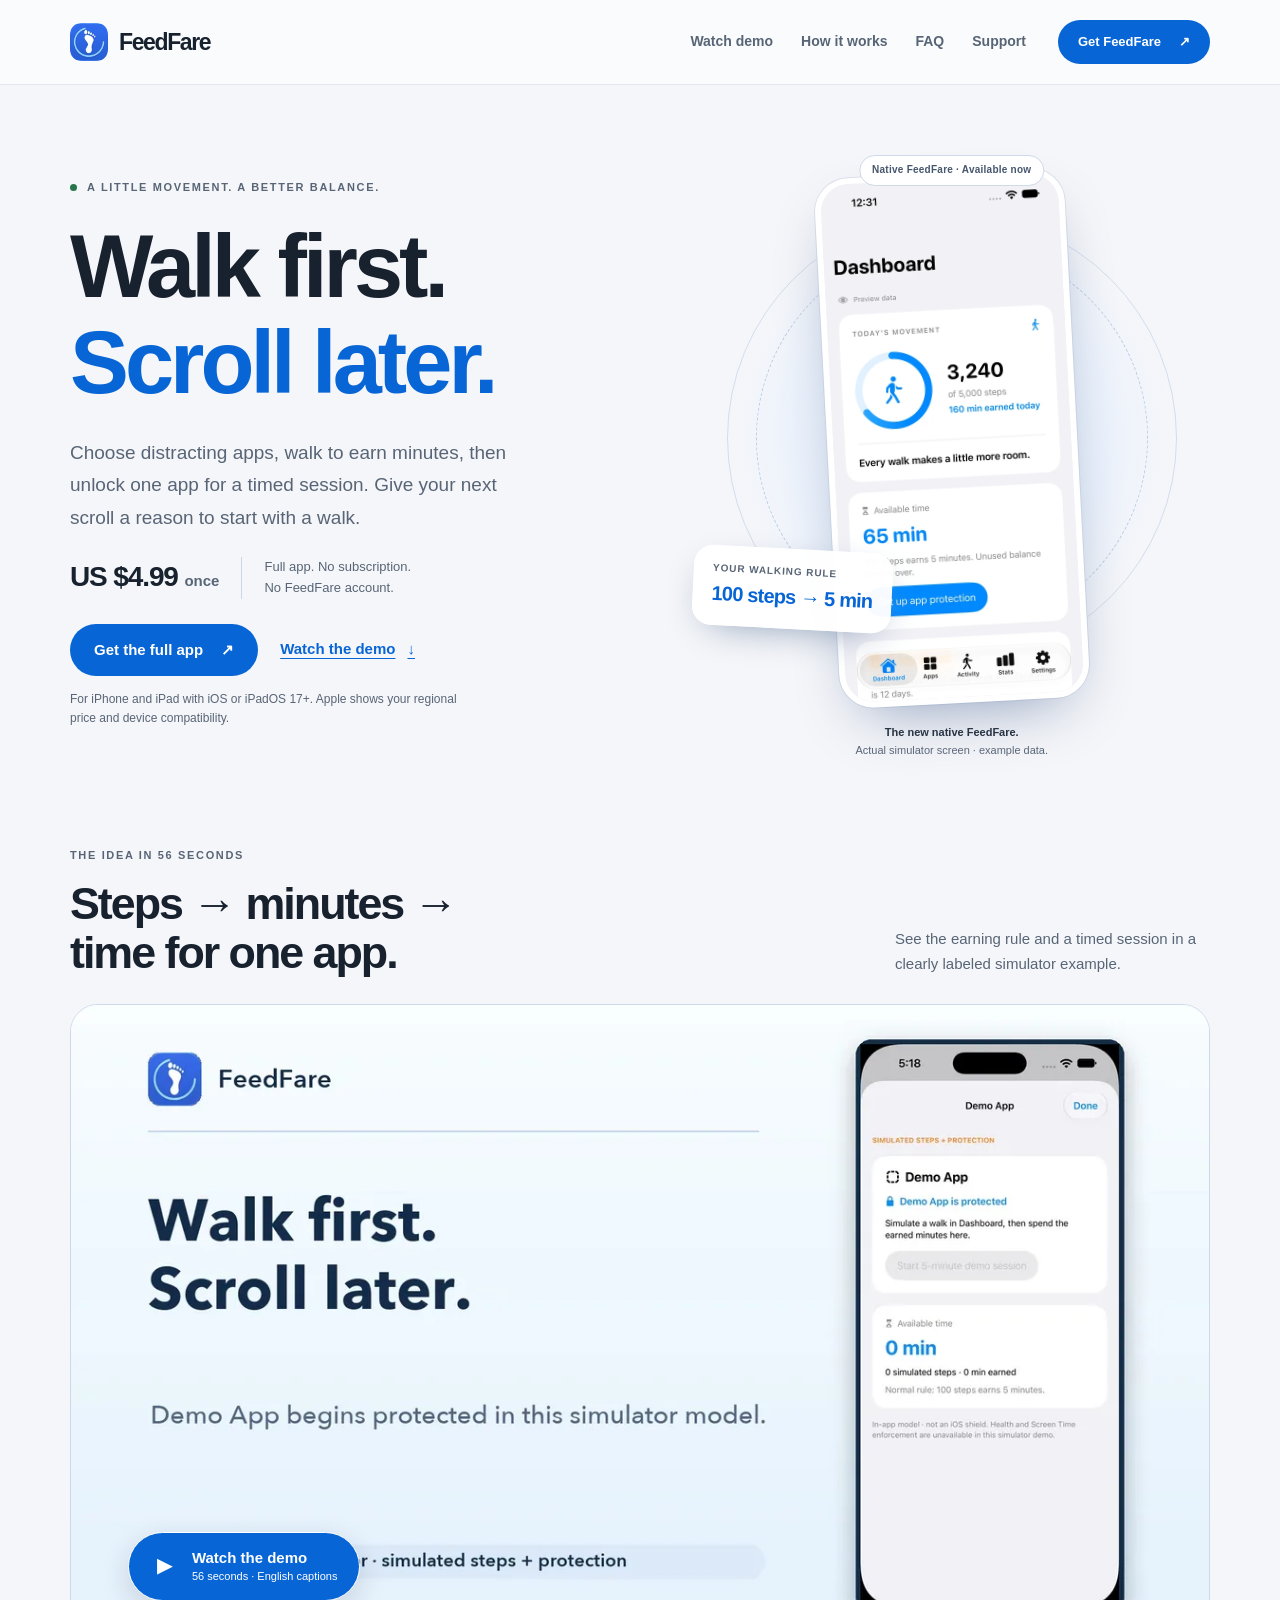
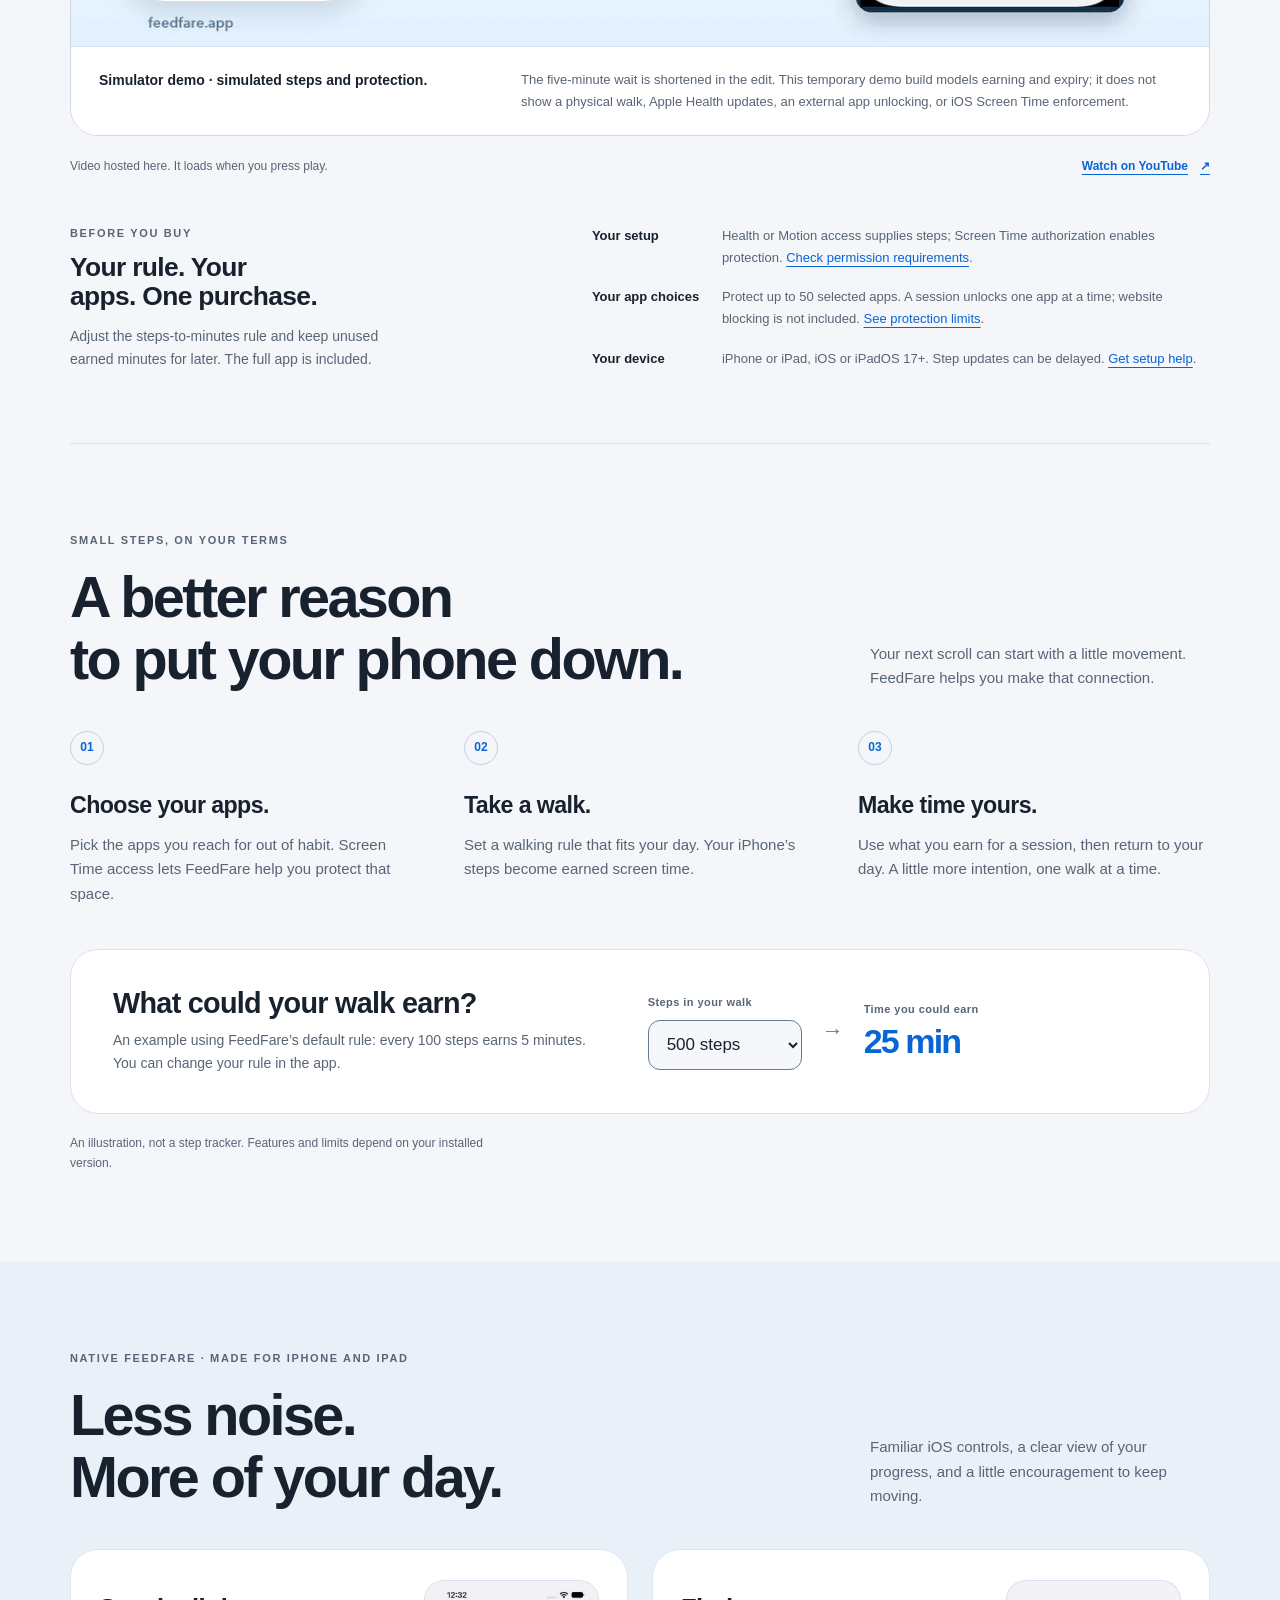
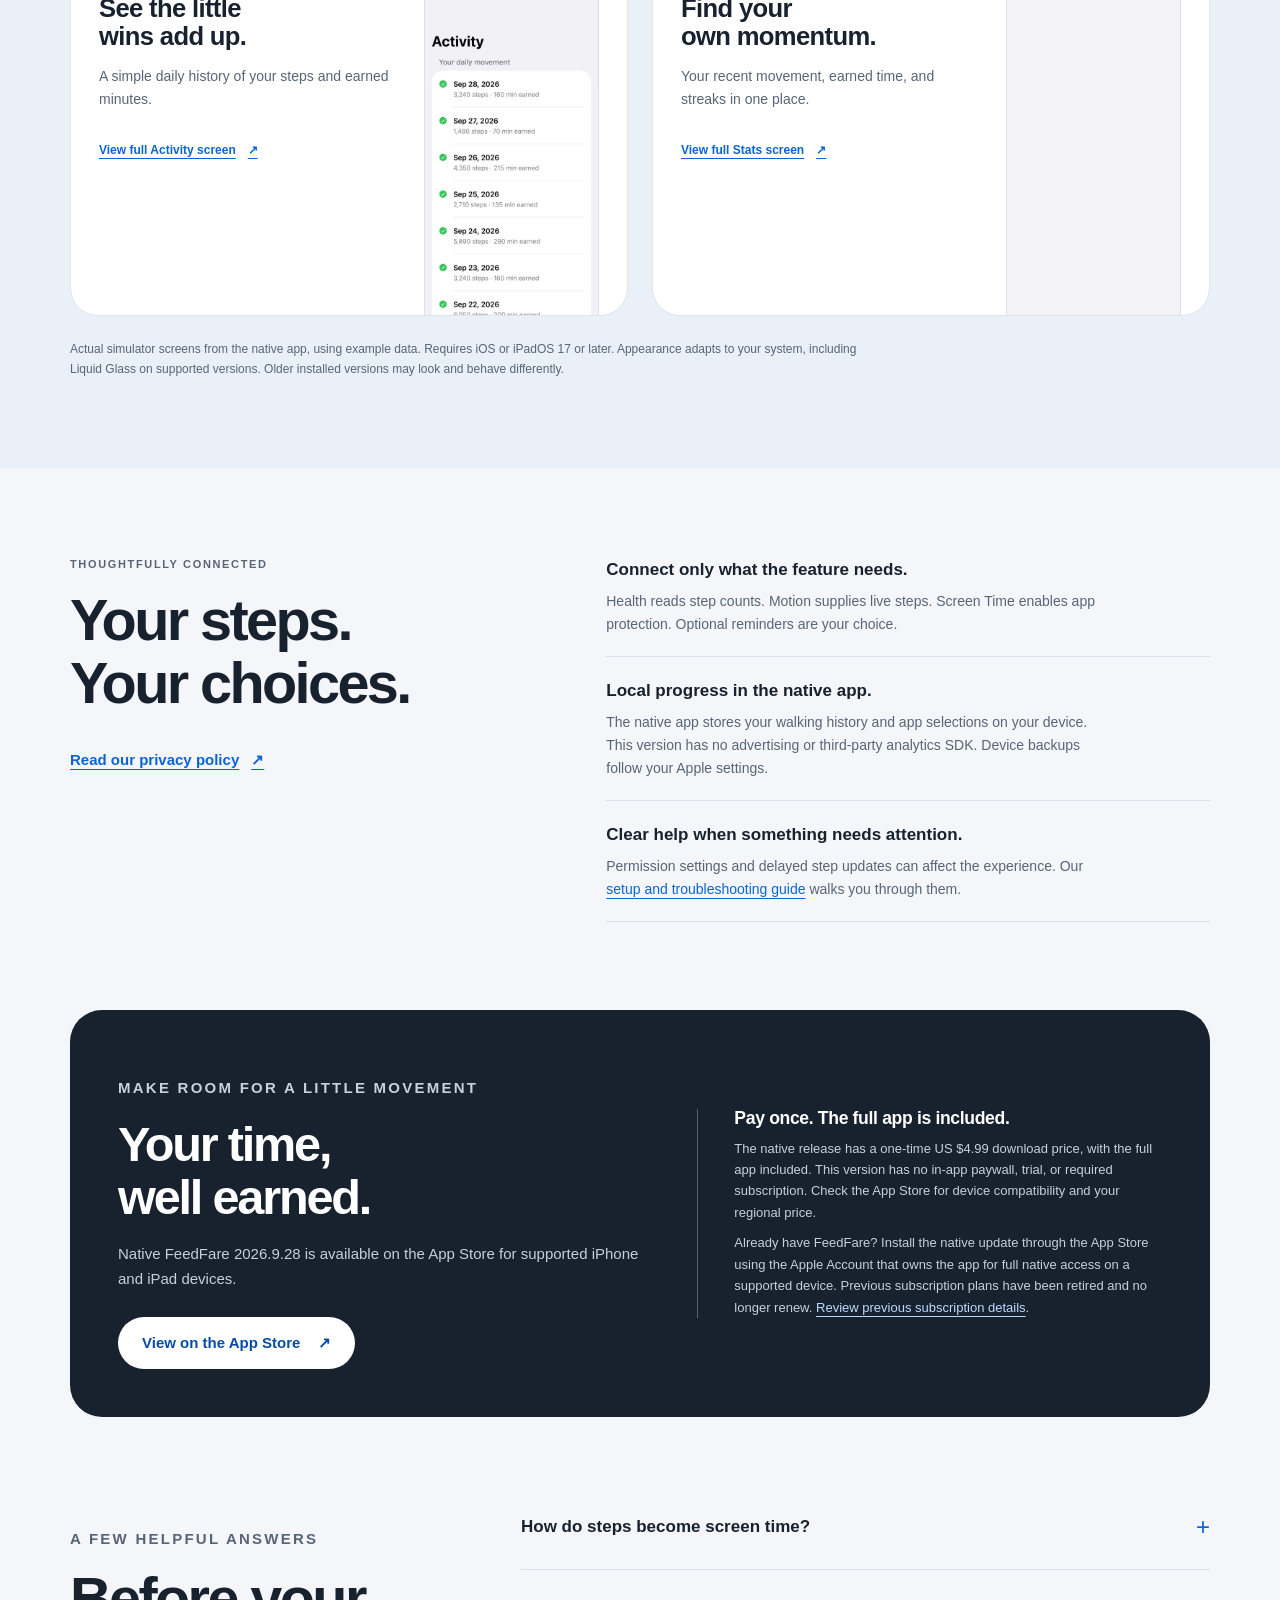
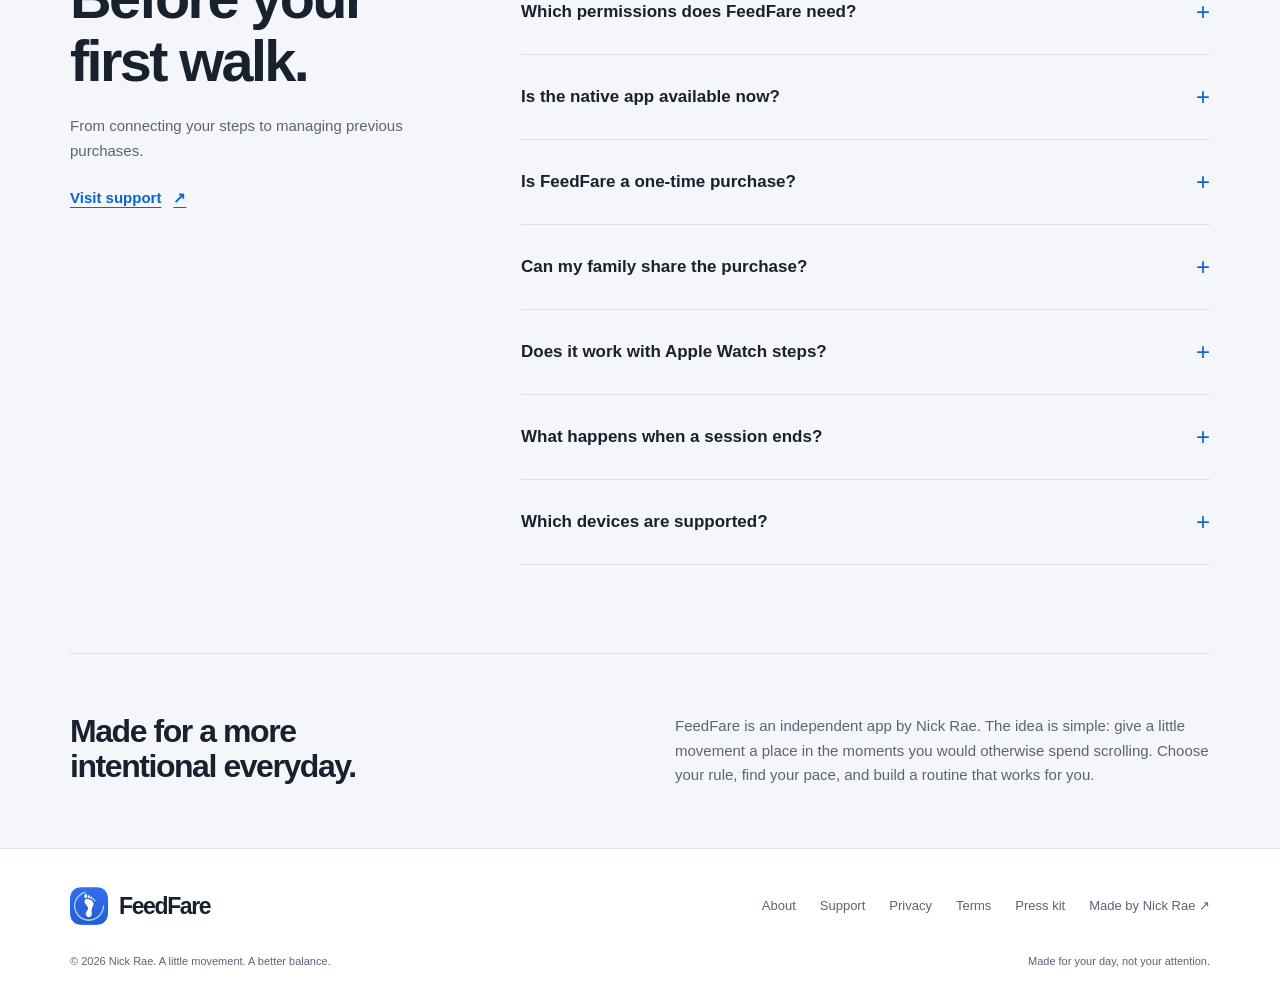
==== commit c0e6605e: "Publish FeedFare press kit with current assets and simulator disclosures" ====
--- a/index.html
+++ b/index.html
@@ -11,7 +11,7 @@
 <meta property="og:type" content="website"><meta property="og:url" content="https://feedfare.app/"><meta property="og:title" content="FeedFare — Walk first. Scroll later."><meta property="og:description" content="Turn your steps into earned screen time. Choose your apps, find your walking rule, and make room for a little movement. FeedFare for iPhone and iPad."><meta property="og:image" content="https://feedfare.app/og-image.png?v=launch20261005"><meta property="og:image:width" content="1200"><meta property="og:image:height" content="630"><meta property="og:image:alt" content="FeedFare — Walk first. Scroll later. The native app with example progress.">
 <meta name="twitter:card" content="summary_large_image"><meta name="twitter:title" content="FeedFare — Walk first. Scroll later."><meta name="twitter:description" content="Turn your steps into earned screen time. Choose your apps, find your walking rule, and make room for a little movement. FeedFare for iPhone and iPad."><meta name="twitter:image" content="https://feedfare.app/og-image.png?v=launch20261005">
 
-<link rel="stylesheet" href="assets/site.css?v=20261011">
+<link rel="stylesheet" href="assets/site.css?v=20261011-press">
 <script type="application/ld+json">{"@context":"https://schema.org","@type":"SoftwareApplication","name":"FeedFare","applicationCategory":"HealthApplication","operatingSystem":"iOS 17 or later; iPadOS 17 or later","url":"https://feedfare.app/","downloadUrl":"https://apps.apple.com/app/feedfare/id6758923557","description":"Turn your daily steps into earned screen time for the apps you choose.","author":{"@type":"Person","name":"Nick Rae","url":"https://nickrae.net"}}</script>
 <script src="assets/site.js?v=20261011" defer></script>
 </head><body id="top"><a class="skip-link" href="#main">Skip to content</a>
@@ -25,4 +25,4 @@
 <section class="section wrap privacy-row" aria-labelledby="privacy-title"><div><p class="eyebrow">Thoughtfully connected</p><h2 id="privacy-title">Your steps.<br>Your choices.</h2><a class="text-link" href="privacy-policy.html">Read our privacy policy <span aria-hidden="true">↗</span></a></div><ul class="privacy-points"><li><strong>Connect only what the feature needs.</strong><p>Health reads step counts. Motion supplies live steps. Screen Time enables app protection. Optional reminders are your choice.</p></li><li><strong>Local progress in the native app.</strong><p>The native app stores your walking history and app selections on your device. This version has no advertising or third-party analytics SDK. Device backups follow your Apple settings.</p></li><li><strong>Clear help when something needs attention.</strong><p>Permission settings and delayed step updates can affect the experience. Our <a href="support.html">setup and troubleshooting guide</a> walks you through them.</p></li></ul></section>
 <section class="wrap" id="download" aria-labelledby="download-title"><div class="availability"><div><p class="eyebrow">Make room for a little movement</p><h2 id="download-title">Your time,<br>well earned.</h2><p>Native FeedFare 2026.9.28 is available on the App Store for supported iPhone and iPad devices.</p><a class="button button-light" href="https://apps.apple.com/app/feedfare/id6758923557?pt=1329661&amp;ct=site_download&amp;mt=8">View on the App Store<span aria-hidden="true">↗</span></a></div><div class="availability-notes"><h3>Pay once. The full app is included.</h3><p>The native release has a one-time US $4.99 download price, with the full app included. This version has no in-app paywall, trial, or required subscription. Check the App Store for device compatibility and your regional price.</p><p>Already have FeedFare? Install the native update through the App Store using the Apple Account that owns the app for full native access on a supported device. Previous subscription plans have been retired and no longer renew. <a href="support.html#billing">Review previous subscription details</a>.</p></div></div></section>
 <section class="section wrap faq-layout" id="faq" aria-labelledby="faq-title"><div class="faq-intro"><p class="eyebrow">A few helpful answers</p><h2 id="faq-title">Before your<br>first walk.</h2><p>From connecting your steps to managing previous purchases.</p><a class="text-link" href="support.html">Visit support <span aria-hidden="true">↗</span></a></div><div class="faq-list"><details><summary>How do steps become screen time?</summary><p>Choose your walking rule in FeedFare. The native app defaults to 100 steps earning 5 minutes. For example, 500 steps earns 25 minutes at that setting. Use earned minutes for timed access to a selected app. Features and limits in older installed versions may differ.</p></details><details><summary>Which permissions does FeedFare need?</summary><p>Apple Health access lets FeedFare read step counts. Motion &amp; Fitness provides live step counting. Screen Time access lets you choose apps to protect. Reminders are optional. <a href="support.html#permissions">See the setup guide</a> for what each permission does.</p></details><details><summary>Is the native app available now?</summary><p>Native FeedFare 2026.9.28 is available on the App Store for iPhone and iPad with iOS or iPadOS 17 or later. Check the listing for your device’s compatibility and regional availability. These screenshots show the native app with example data, and appearance varies with your system settings.</p></details><details><summary>Is FeedFare a one-time purchase?</summary><p>The native release has a one-time US $4.99 download price, with regional prices shown on the App Store. Check the App Store for your regional price before downloading. The full native app is included without an in-app paywall, trial, or required subscription. Existing FeedFare owners receive full native access when they install this update on a supported device. Previous subscription plans have been retired and no longer renew. You can review previous charges and any remaining subscription period in Apple’s subscription settings.</p></details><details><summary>Can my family share the purchase?</summary><p>FeedFare supports Apple Family Sharing for eligible family groups. Apple manages purchase sharing and eligibility. Each person sets up FeedFare on their own device; their app selections and earned minutes remain separate. This does not provide remote parental controls or a shared minute balance. <a href="https://support.apple.com/en-us/108380">Learn about Apple Family Sharing</a>.</p></details><details><summary>Does it work with Apple Watch steps?</summary><p>FeedFare can read steps that a compatible Apple Watch has synced to Apple Health on your iPhone. Those updates can arrive later. Open FeedFare and refresh if the total has not caught up. You do not need a watch to count steps with your iPhone.</p></details><details><summary>What happens when a session ends?</summary><p>In the native app, a session gives access to one selected app for the time you choose. Other selected apps stay protected, and the selected app is protected again when the session ends. Protection depends on Screen Time authorization. <a href="support.html#screen-time">Get help with app protection</a>.</p></details><details><summary>Which devices are supported?</summary><p>Native FeedFare 2026.9.28 supports iPhone and iPad with iOS or iPadOS 17 or later. Its appearance adapts to the system, including Liquid Glass on supported versions. Older devices may continue to run an earlier installed version with different features; check the App Store for compatibility and availability for your device.</p></details></div></section>
-<section class="about wrap" id="about" aria-labelledby="about-title"><h2 id="about-title">Made for a more<br>intentional everyday.</h2><p>FeedFare is an independent app by Nick Rae. The idea is simple: give a little movement a place in the moments you would otherwise spend scrolling. Choose your rule, find your pace, and build a routine that works for you.</p></section></main><footer class="footer"><div class="wrap"><div class="footer-top"><a class="brand" href="https://feedfare.app/"><img src="assets/app-icon-64.webp?v=build29" width="32" height="32" alt="" loading="lazy"><span translate="no">FeedFare</span></a><nav class="footer-links" aria-label="Footer navigation"><a href="https://feedfare.app/#about">About</a><a href="https://feedfare.app/support.html">Support</a><a href="https://feedfare.app/privacy-policy.html">Privacy</a><a href="https://feedfare.app/terms.html">Terms</a><a href="https://nickrae.net">Made by Nick Rae ↗</a></nav></div><div class="footer-bottom"><span>© 2026 Nick Rae. A little movement. A better balance.</span><span>Made for your day, not your attention.</span></div></div></footer></body></html>+<section class="about wrap" id="about" aria-labelledby="about-title"><h2 id="about-title">Made for a more<br>intentional everyday.</h2><p>FeedFare is an independent app by Nick Rae. The idea is simple: give a little movement a place in the moments you would otherwise spend scrolling. Choose your rule, find your pace, and build a routine that works for you.</p></section></main><footer class="footer"><div class="wrap"><div class="footer-top"><a class="brand" href="https://feedfare.app/"><img src="assets/app-icon-64.webp?v=build29" width="32" height="32" alt="" loading="lazy"><span translate="no">FeedFare</span></a><nav class="footer-links" aria-label="Footer navigation"><a href="https://feedfare.app/#about">About</a><a href="https://feedfare.app/support.html">Support</a><a href="https://feedfare.app/privacy-policy.html">Privacy</a><a href="https://feedfare.app/terms.html">Terms</a><a href="https://feedfare.app/press.html">Press kit</a><a href="https://nickrae.net">Made by Nick Rae ↗</a></nav></div><div class="footer-bottom"><span>© 2026 Nick Rae. A little movement. A better balance.</span><span>Made for your day, not your attention.</span></div></div></footer></body></html>
--- a/assets/site.css
+++ b/assets/site.css
@@ -21,3 +21,8 @@
 @media(prefers-reduced-motion:reduce){.demo-play:hover{transform:none}}
 @media(forced-colors:active){.demo-play,.demo-figure{border:1px solid ButtonText}}
 @media print{.demo-player,.demo-footer{display:none}.demo-figure{border:1px solid}.demo-disclosure,.purchase-check{display:block}}
+
+/* A compact press kit using only the established brand and public app assets. */
+.press-document .press-tagline{font:700 clamp(1.5rem,3vw,2rem)/1.2 var(--display);letter-spacing:-.035em;color:var(--blue)}.press-document table th{width:30%;color:var(--ink);font-weight:650}.press-date{font-size:12px!important;color:var(--muted)!important}.press-icon{display:flex;align-items:center;gap:26px;padding:24px;margin-block:24px;background:#fff;border:1px solid var(--line);border-radius:22px}.press-icon img{width:96px;height:96px;border-radius:22px;flex-shrink:0}.press-icon h3{margin:0}.press-icon p{font-size:14px;margin-top:8px}.press-assets{display:grid;grid-template-columns:repeat(3,minmax(0,1fr));gap:24px;margin-block:28px}.press-assets figure{min-width:0}.press-assets figure>a{display:block;width:min(180px,100%);margin-inline:auto}.press-assets img{border:1px solid #cfdbea;border-radius:22px;box-shadow:0 10px 25px #18212e0c}.press-assets figcaption{display:flex;flex-direction:column;align-items:center;gap:3px;text-align:center;margin-top:15px;font-size:13px;color:var(--muted)}.press-assets figcaption strong{font-size:15px;color:var(--ink)}.press-assets figcaption a{min-height:44px;display:inline-flex;align-items:center}.press-assets figcaption span{font-size:11px}.press-video{padding-block:22px;border-block-start:1px solid var(--line)}.press-video h3{margin:0 0 12px}.press-video .text-link{margin-top:12px}.press-video+p{font-size:13px}
+@media(max-width:600px){.press-document table th{width:32%}.press-document table td,.press-document table th{font-size:12px;padding:11px 6px}.press-icon{padding:20px;gap:19px}.press-icon img{width:78px;height:78px;border-radius:18px}.press-icon h3{font-size:1.1rem}.press-icon p{font-size:12px}.press-assets{gap:12px;margin-block:24px}.press-assets img{border-radius:13px}.press-assets figcaption{font-size:11px;gap:1px}.press-assets figcaption strong{font-size:12px}.press-assets figcaption span{font-size:10px}.press-video .text-link{font-size:13px}}
+@media(max-width:360px){.press-assets{gap:8px}.press-assets figcaption span{font-size:9px}.press-icon{gap:14px;padding:18px}.press-icon img{width:64px;height:64px}}
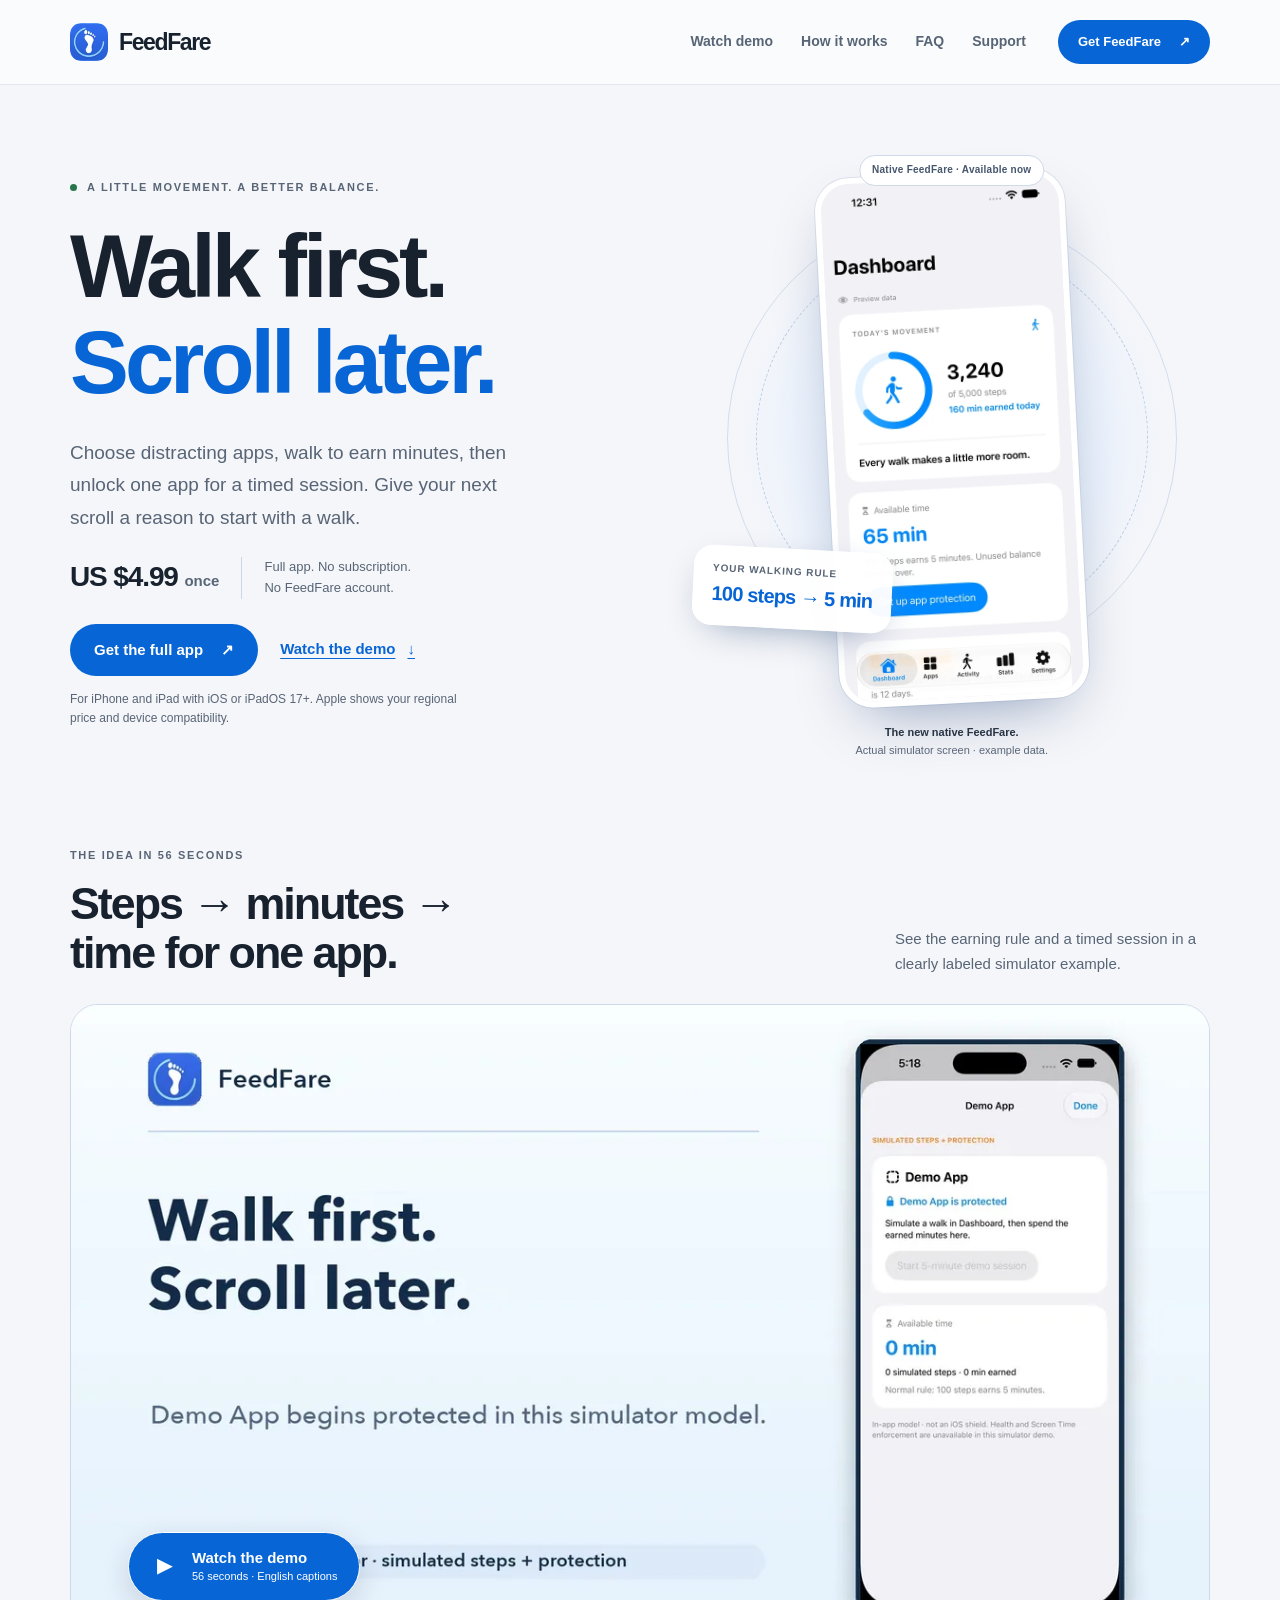
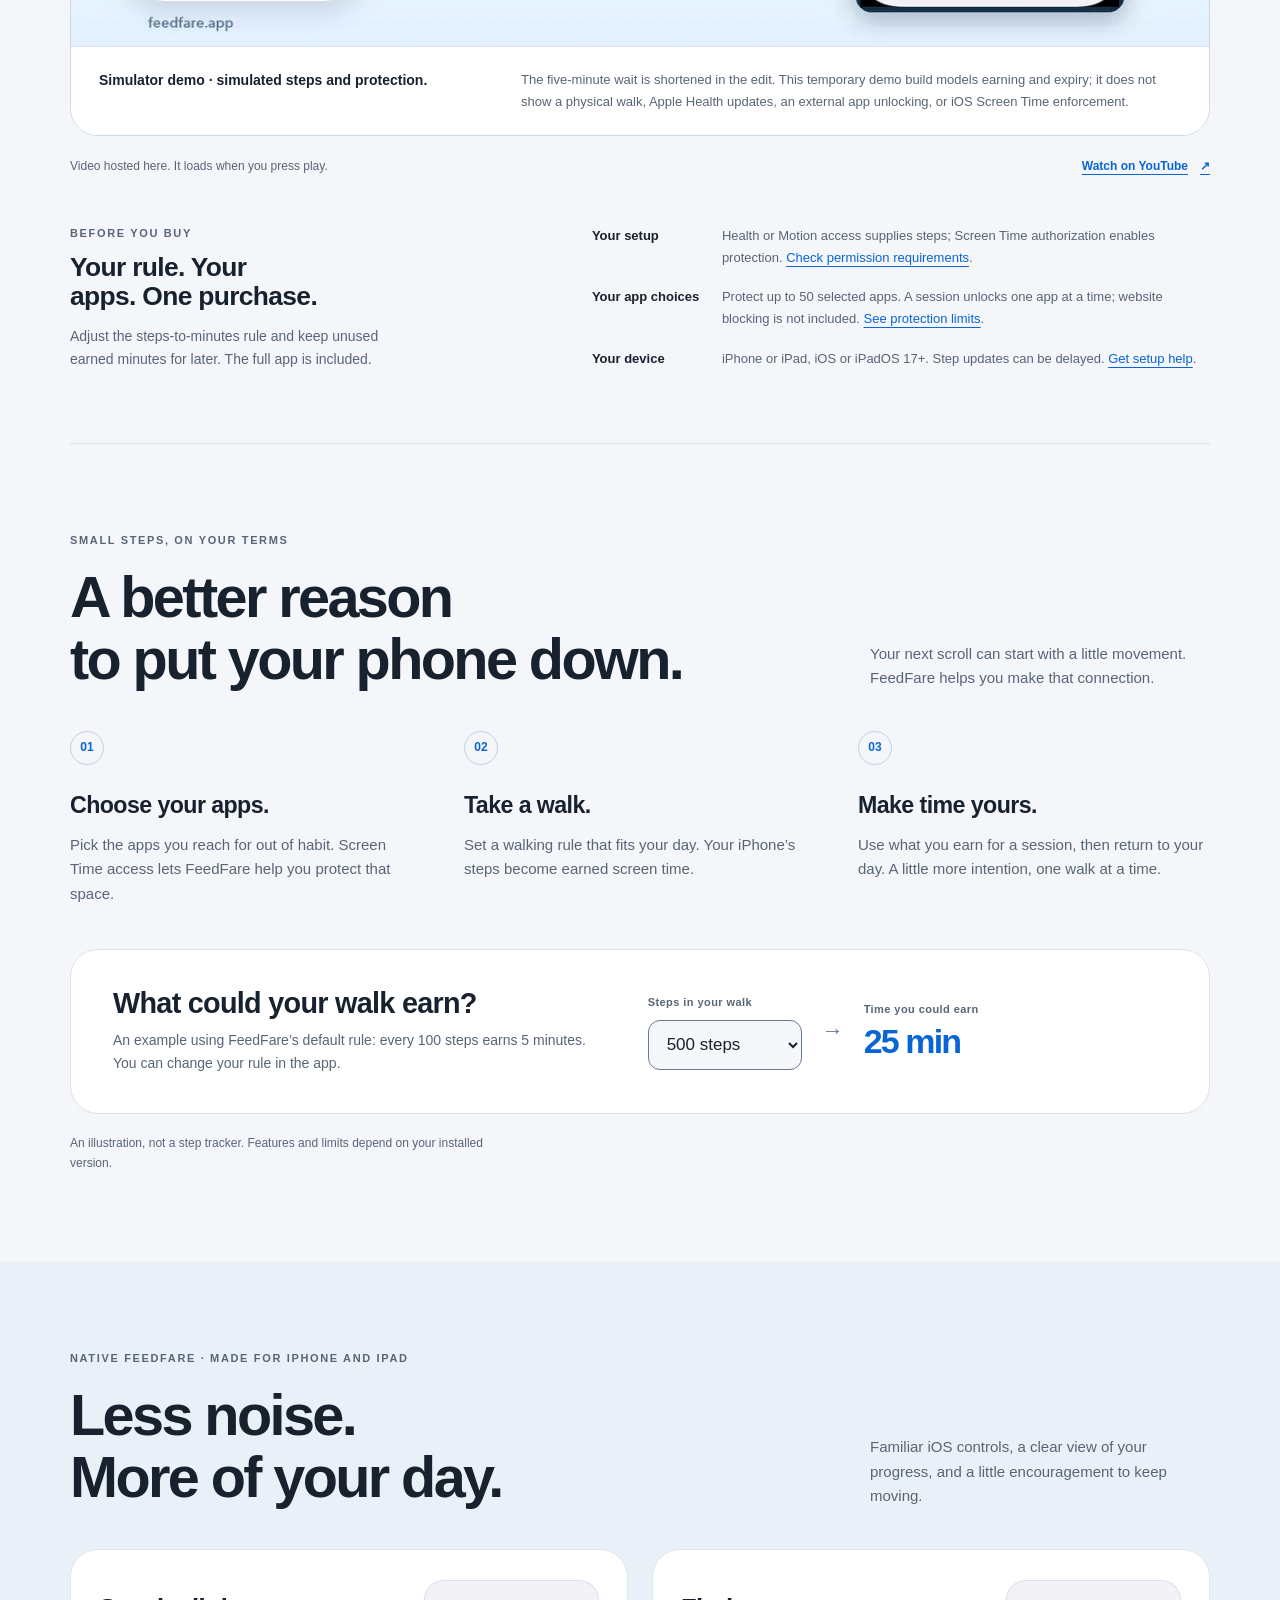
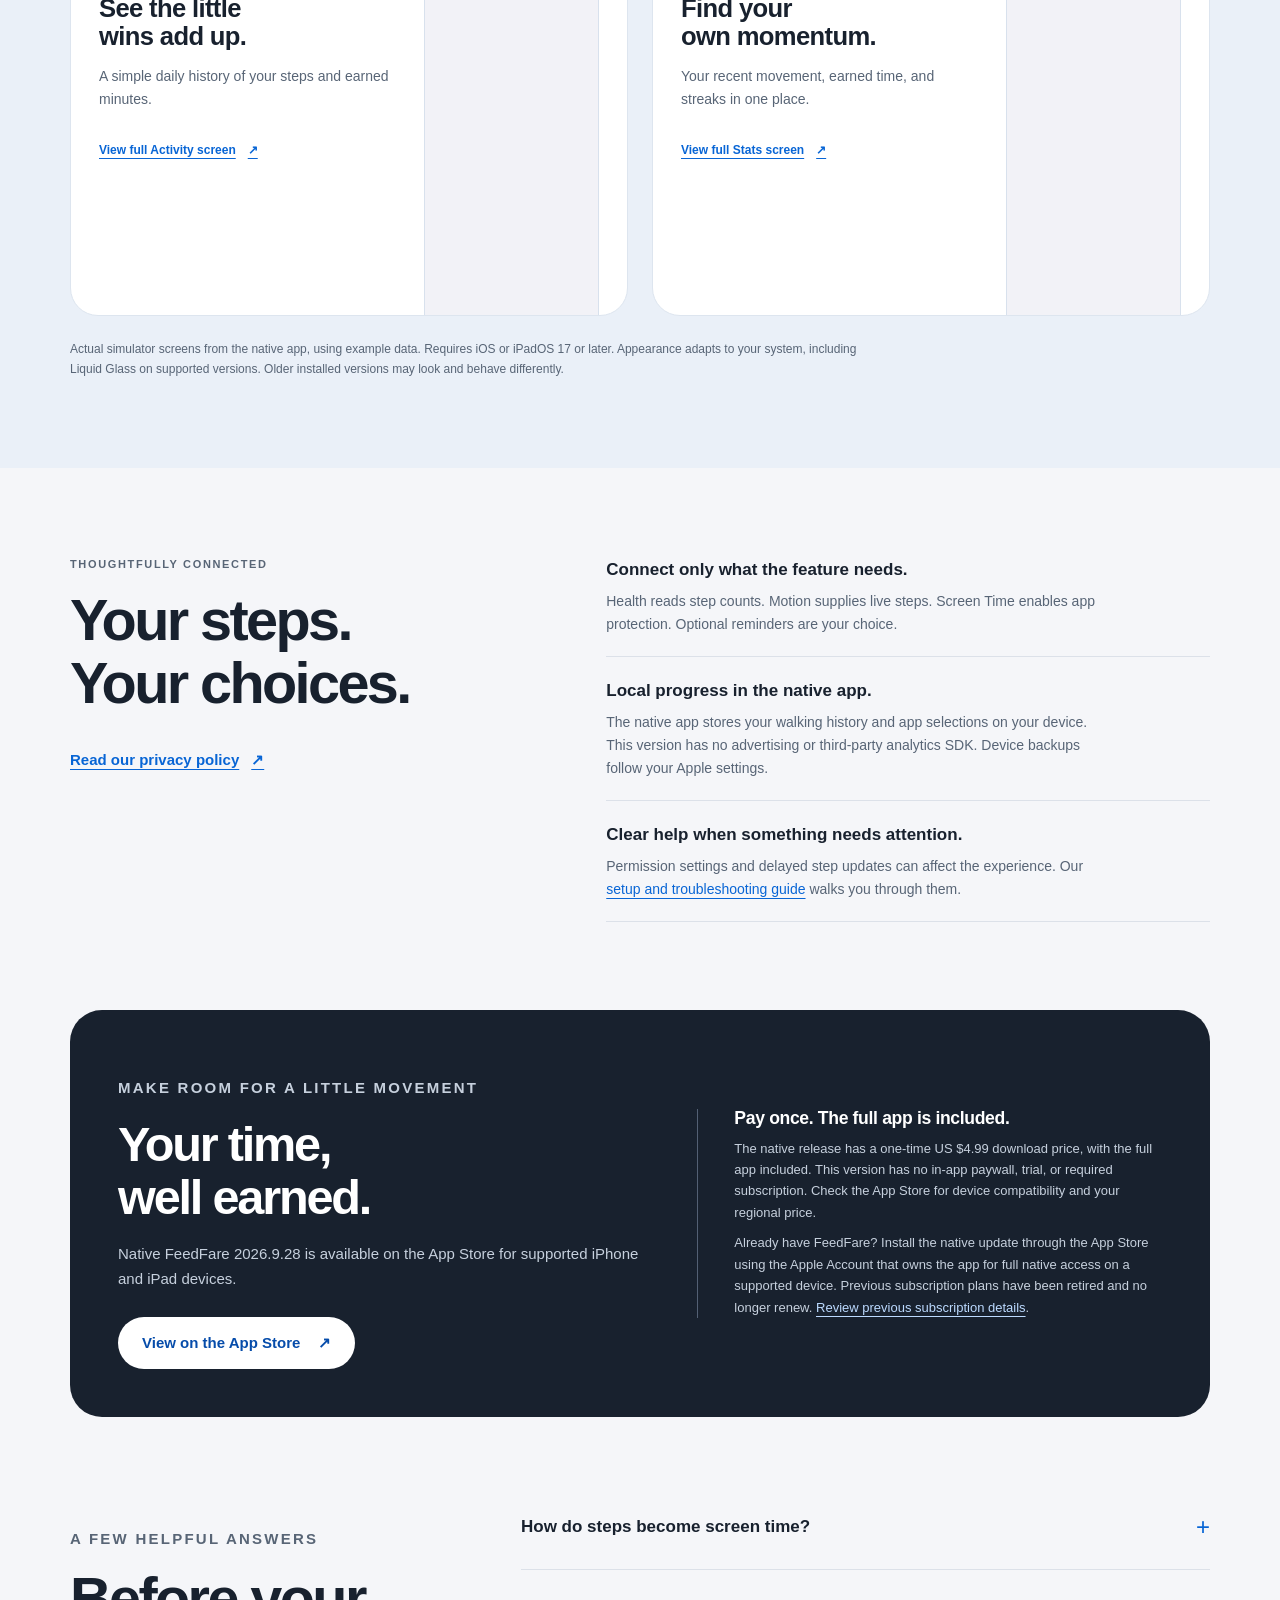
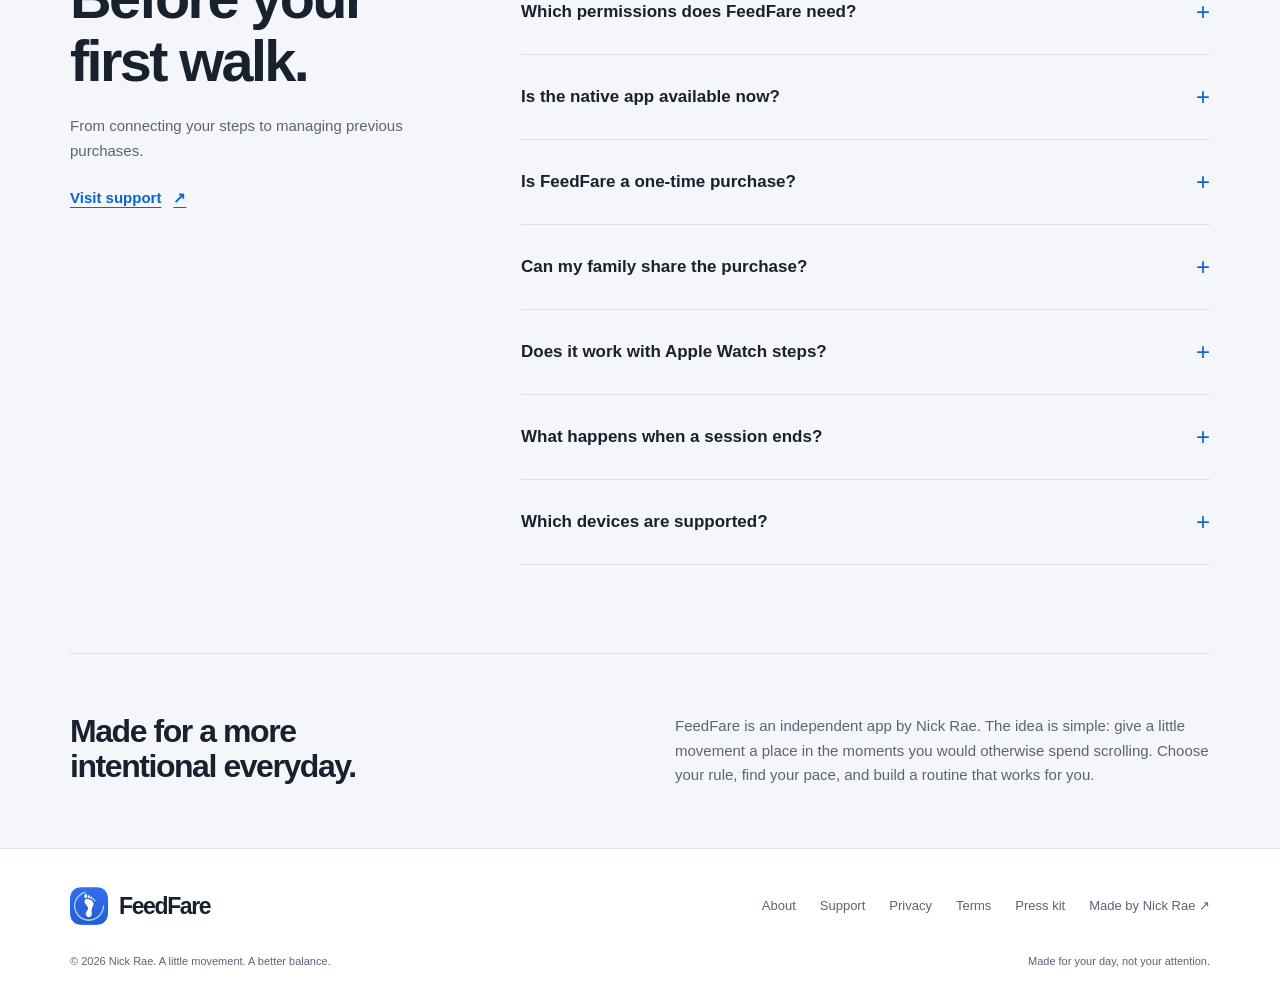
==== commit bd36902a: "Route FeedFare website downloads to walking custom product page" ====
--- a/index.html
+++ b/index.html
@@ -1,6 +1,6 @@
 <!doctype html>
 <html lang="en"><head><meta charset="utf-8">
-<meta http-equiv="Content-Security-Policy" content="default-src 'none'; base-uri 'none'; object-src 'none'; script-src 'self' 'sha256-41WtILxQP9s3spcHXOh053RymjmsKrrpNFptdC1xVBw='; style-src 'self'; img-src 'self'; media-src 'self'; font-src 'self'; connect-src 'none'; form-action 'none'; upgrade-insecure-requests">
+<meta http-equiv="Content-Security-Policy" content="default-src 'none'; base-uri 'none'; object-src 'none'; script-src 'self' 'sha256-3ZqyNp1p2PbzAgh1xhSRIV2VWd8ALTCQkkalErVmWzk='; style-src 'self'; img-src 'self'; media-src 'self'; font-src 'self'; connect-src 'none'; form-action 'none'; upgrade-insecure-requests">
 <meta name="viewport" content="width=device-width, initial-scale=1">
 <meta name="referrer" content="strict-origin-when-cross-origin">
 <meta name="theme-color" content="#f5f6f9">
@@ -12,17 +12,17 @@
 <meta name="twitter:card" content="summary_large_image"><meta name="twitter:title" content="FeedFare — Walk first. Scroll later."><meta name="twitter:description" content="Turn your steps into earned screen time. Choose your apps, find your walking rule, and make room for a little movement. FeedFare for iPhone and iPad."><meta name="twitter:image" content="https://feedfare.app/og-image.png?v=launch20261005">
 
 <link rel="stylesheet" href="assets/site.css?v=20261011-press">
-<script type="application/ld+json">{"@context":"https://schema.org","@type":"SoftwareApplication","name":"FeedFare","applicationCategory":"HealthApplication","operatingSystem":"iOS 17 or later; iPadOS 17 or later","url":"https://feedfare.app/","downloadUrl":"https://apps.apple.com/app/feedfare/id6758923557","description":"Turn your daily steps into earned screen time for the apps you choose.","author":{"@type":"Person","name":"Nick Rae","url":"https://nickrae.net"}}</script>
+<script type="application/ld+json">{"@context":"https://schema.org","@type":"SoftwareApplication","name":"FeedFare","applicationCategory":"HealthApplication","operatingSystem":"iOS 17 or later; iPadOS 17 or later","url":"https://feedfare.app/","downloadUrl":"https://apps.apple.com/app/feedfare/id6758923557?ppid=fc80f820-a690-452a-95d4-76c93fce92d7","description":"Turn your daily steps into earned screen time for the apps you choose.","author":{"@type":"Person","name":"Nick Rae","url":"https://nickrae.net"}}</script>
 <script src="assets/site.js?v=20261011" defer></script>
 </head><body id="top"><a class="skip-link" href="#main">Skip to content</a>
 <header class="site-header"><nav class="wrap nav" aria-label="Main navigation">
 <a class="brand" href="https://feedfare.app/" aria-label="FeedFare home"><img src="assets/app-icon-64.webp?v=build29" srcset="assets/app-icon-128.webp?v=build29 2x" width="38" height="38" alt="" decoding="async"><span translate="no">FeedFare</span></a>
 <div class="nav-links"><a href="https://feedfare.app/#demo">Watch demo</a><a href="https://feedfare.app/#how-it-works">How it works</a><a href="https://feedfare.app/#faq">FAQ</a><a href="https://feedfare.app/support.html">Support</a></div>
-<a class="button button-small" href="https://apps.apple.com/app/feedfare/id6758923557?pt=1329661&amp;ct=site_navigation&amp;mt=8">Get FeedFare<span aria-hidden="true">↗</span></a></nav></header><main id="main"><section class="hero wrap" aria-labelledby="hero-title"><div class="hero-copy"><p class="eyebrow"><span class="eyebrow-dot" aria-hidden="true"></span>A little movement. A better balance.</p><h1 id="hero-title">Walk first.<span>Scroll later.</span></h1><p class="hero-description">Choose distracting apps, walk to earn minutes, then unlock one app for a timed session. Give your next scroll a reason to start with a walk.</p><div class="hero-offer"><strong>US $4.99 <span>once</span></strong><p>Full app. No subscription.<br>No FeedFare account.</p></div><div class="hero-actions"><a class="button " href="https://apps.apple.com/app/feedfare/id6758923557?pt=1329661&amp;ct=site_hero&amp;mt=8">Get the full app<span aria-hidden="true">↗</span></a><a class="text-link" href="#demo">Watch the demo <span aria-hidden="true">↓</span></a></div><p class="store-note">For iPhone and iPad with iOS or iPadOS 17+. Apple shows your regional price and device compatibility.</p></div><figure class="hero-visual"><div class="product-stage"><span class="preview-badge">Native FeedFare · Available now</span><div class="stage-orbit" aria-hidden="true"></div><div class="phone"><img src="assets/dashboard-native-480.webp" srcset="assets/dashboard-native-480.webp 480w, assets/dashboard-native-800.webp 800w" sizes="(max-width: 800px) 215px, 250px" width="480" height="1044" alt="FeedFare dashboard with example steps, earned minutes, and the walking rule." fetchpriority="high" decoding="async"></div><div class="earn-chip" aria-hidden="true"><span>Your walking rule</span><strong>100 steps → 5 min</strong></div></div><figcaption class="native-caption"><strong>The new native FeedFare.</strong><br>Actual simulator screen · example data.</figcaption></figure></section>
+<a class="button button-small" href="https://apps.apple.com/app/feedfare/id6758923557?ppid=fc80f820-a690-452a-95d4-76c93fce92d7&amp;pt=1329661&amp;ct=site_navigation&amp;mt=8">Get FeedFare<span aria-hidden="true">↗</span></a></nav></header><main id="main"><section class="hero wrap" aria-labelledby="hero-title"><div class="hero-copy"><p class="eyebrow"><span class="eyebrow-dot" aria-hidden="true"></span>A little movement. A better balance.</p><h1 id="hero-title">Walk first.<span>Scroll later.</span></h1><p class="hero-description">Choose distracting apps, walk to earn minutes, then unlock one app for a timed session. Give your next scroll a reason to start with a walk.</p><div class="hero-offer"><strong>US $4.99 <span>once</span></strong><p>Full app. No subscription.<br>No FeedFare account.</p></div><div class="hero-actions"><a class="button " href="https://apps.apple.com/app/feedfare/id6758923557?ppid=fc80f820-a690-452a-95d4-76c93fce92d7&amp;pt=1329661&amp;ct=site_hero&amp;mt=8">Get the full app<span aria-hidden="true">↗</span></a><a class="text-link" href="#demo">Watch the demo <span aria-hidden="true">↓</span></a></div><p class="store-note">For iPhone and iPad with iOS or iPadOS 17+. Apple shows your regional price and device compatibility.</p></div><figure class="hero-visual"><div class="product-stage"><span class="preview-badge">Native FeedFare · Available now</span><div class="stage-orbit" aria-hidden="true"></div><div class="phone"><img src="assets/dashboard-native-480.webp" srcset="assets/dashboard-native-480.webp 480w, assets/dashboard-native-800.webp 800w" sizes="(max-width: 800px) 215px, 250px" width="480" height="1044" alt="FeedFare dashboard with example steps, earned minutes, and the walking rule." fetchpriority="high" decoding="async"></div><div class="earn-chip" aria-hidden="true"><span>Your walking rule</span><strong>100 steps → 5 min</strong></div></div><figcaption class="native-caption"><strong>The new native FeedFare.</strong><br>Actual simulator screen · example data.</figcaption></figure></section>
 <section class="demo-section wrap" id="demo" aria-labelledby="demo-title"><div class="demo-heading"><div><p class="eyebrow">The idea in 56 seconds</p><h2 id="demo-title">Steps → minutes →<br>time for one app.</h2></div><p>See the earning rule and a timed session in a clearly labeled simulator example.</p></div><figure class="demo-figure"><div class="demo-player"><div class="demo-cover" id="demo-cover"><img src="assets/feedfare-demo-poster.webp" width="1200" height="675" alt="FeedFare simulator example with a Demo App shown protected and zero simulated steps." loading="lazy" decoding="async"><button class="demo-play" type="button" data-demo-play aria-controls="feedfare-demo"><span class="play-symbol" aria-hidden="true">▶</span><span>Watch the demo<small>56 seconds · English captions</small></span></button></div><video id="feedfare-demo" hidden controls playsinline preload="none" width="1920" height="1080" poster="assets/feedfare-demo-poster.webp" data-demo-source="assets/feedfare-demo-56s.mp4" aria-label="FeedFare simulator demonstration" aria-describedby="demo-disclosure"><track kind="captions" srclang="en" label="English" data-demo-track="assets/feedfare-demo-56s.vtt"></video></div><figcaption class="demo-disclosure" id="demo-disclosure"><strong>Simulator demo · simulated steps and protection.</strong><span>The five-minute wait is shortened in the edit. This temporary demo build models earning and expiry; it does not show a physical walk, Apple Health updates, an external app unlocking, or iOS Screen Time enforcement.</span></figcaption></figure><p class="demo-status" id="demo-status" role="status" hidden></p><div class="demo-footer"><p>Video hosted here. It loads when you press play.</p><a class="text-link" href="https://www.youtube.com/watch?v=EQfLgETl0m0">Watch on YouTube <span aria-hidden="true">↗</span></a></div><noscript><p class="demo-nojs">To watch without JavaScript, <a href="assets/feedfare-demo-56s.mp4">open the captioned 56-second video</a> or use the YouTube link above.</p></noscript><div class="purchase-check"><div><p class="eyebrow">Before you buy</p><h3>Your rule. Your apps. One purchase.</h3><p>Adjust the steps-to-minutes rule and keep unused earned minutes for later. The full app is included.</p></div><ul><li><strong>Your setup</strong><span>Health or Motion access supplies steps; Screen Time authorization enables protection. <a href="support.html#permissions">Check permission requirements</a>.</span></li><li><strong>Your app choices</strong><span>Protect up to 50 selected apps. A session unlocks one app at a time; website blocking is not included. <a href="support.html#screen-time">See protection limits</a>.</span></li><li><strong>Your device</strong><span>iPhone or iPad, iOS or iPadOS 17+. Step updates can be delayed. <a href="support.html#steps">Get setup help</a>.</span></li></ul></div></section>
 <section class="section border-top wrap" id="how-it-works" aria-labelledby="how-title"><div class="section-head"><div><p class="eyebrow">Small steps, on your terms</p><h2 id="how-title">A better reason<br>to put your phone down.</h2></div><p>Your next scroll can start with a little movement. FeedFare helps you make that connection.</p></div><div class="how-grid"><article class="step"><span class="step-number" aria-hidden="true">01</span><h3>Choose your apps.</h3><p>Pick the apps you reach for out of habit. Screen Time access lets FeedFare help you protect that space.</p></article><article class="step"><span class="step-number" aria-hidden="true">02</span><h3>Take a walk.</h3><p>Set a walking rule that fits your day. Your iPhone’s steps become earned screen time.</p></article><article class="step"><span class="step-number" aria-hidden="true">03</span><h3>Make time yours.</h3><p>Use what you earn for a session, then return to your day. A little more intention, one walk at a time.</p></article></div><div class="rule-panel"><div><h3>What could your walk earn?</h3><p>An example using FeedFare’s default rule: every 100 steps earns 5 minutes. You can change your rule in the app.</p></div><div><div class="rule-form"><div class="rule-input"><label for="example-steps">Steps in your walk</label><select id="example-steps" name="example-steps"><option value="100">100 steps</option><option value="500" selected>500 steps</option><option value="1000">1,000 steps</option><option value="2000">2,000 steps</option></select></div><span class="rule-arrow" aria-hidden="true">→</span><div class="rule-result"><span>Time you could earn</span><output id="example-minutes" for="example-steps" aria-live="polite" aria-atomic="true">25 min</output></div></div><noscript><p class="noscript-note">Example: 500 steps earns 25 minutes. Enable JavaScript to try other amounts.</p></noscript></div></div><p class="footnote">An illustration, not a step tracker. Features and limits depend on your installed version.</p></section>
 <section class="section preview-section" id="the-app" aria-labelledby="preview-title"><div class="wrap"><div class="section-head"><div><p class="eyebrow">Native FeedFare · Made for iPhone and iPad</p><h2 id="preview-title">Less noise.<br>More of your day.</h2></div><p>Familiar iOS controls, a clear view of your progress, and a little encouragement to keep moving.</p></div><div class="preview-layout"><article class="preview-card"><div class="preview-card-copy"><h3>See the little<br>wins add up.</h3><p>A simple daily history of your steps and earned minutes.</p><a class="text-link" href="assets/activity-native-800.webp">View full Activity screen <span aria-hidden="true">↗</span></a></div><div class="screenshot-window"><img src="assets/activity-native-480.webp" srcset="assets/activity-native-480.webp 480w, assets/activity-native-800.webp 800w" sizes="(max-width: 600px) 125px, 180px" width="480" height="1044" alt="FeedFare Activity screen showing example daily steps and earned minutes." loading="lazy" decoding="async"></div></article><article class="preview-card"><div class="preview-card-copy"><h3>Find your<br>own momentum.</h3><p>Your recent movement, earned time, and streaks in one place.</p><a class="text-link" href="assets/stats-native-800.webp">View full Stats screen <span aria-hidden="true">↗</span></a></div><div class="screenshot-window"><img src="assets/stats-native-480.webp" srcset="assets/stats-native-480.webp 480w, assets/stats-native-800.webp 800w" sizes="(max-width: 600px) 125px, 180px" width="480" height="1044" alt="FeedFare Stats screen with an example weekly steps chart." loading="lazy" decoding="async"></div></article></div><p class="preview-note">Actual simulator screens from the native app, using example data. Requires iOS or iPadOS 17 or later. Appearance adapts to your system, including Liquid Glass on supported versions. Older installed versions may look and behave differently.</p></div></section>
 <section class="section wrap privacy-row" aria-labelledby="privacy-title"><div><p class="eyebrow">Thoughtfully connected</p><h2 id="privacy-title">Your steps.<br>Your choices.</h2><a class="text-link" href="privacy-policy.html">Read our privacy policy <span aria-hidden="true">↗</span></a></div><ul class="privacy-points"><li><strong>Connect only what the feature needs.</strong><p>Health reads step counts. Motion supplies live steps. Screen Time enables app protection. Optional reminders are your choice.</p></li><li><strong>Local progress in the native app.</strong><p>The native app stores your walking history and app selections on your device. This version has no advertising or third-party analytics SDK. Device backups follow your Apple settings.</p></li><li><strong>Clear help when something needs attention.</strong><p>Permission settings and delayed step updates can affect the experience. Our <a href="support.html">setup and troubleshooting guide</a> walks you through them.</p></li></ul></section>
-<section class="wrap" id="download" aria-labelledby="download-title"><div class="availability"><div><p class="eyebrow">Make room for a little movement</p><h2 id="download-title">Your time,<br>well earned.</h2><p>Native FeedFare 2026.9.28 is available on the App Store for supported iPhone and iPad devices.</p><a class="button button-light" href="https://apps.apple.com/app/feedfare/id6758923557?pt=1329661&amp;ct=site_download&amp;mt=8">View on the App Store<span aria-hidden="true">↗</span></a></div><div class="availability-notes"><h3>Pay once. The full app is included.</h3><p>The native release has a one-time US $4.99 download price, with the full app included. This version has no in-app paywall, trial, or required subscription. Check the App Store for device compatibility and your regional price.</p><p>Already have FeedFare? Install the native update through the App Store using the Apple Account that owns the app for full native access on a supported device. Previous subscription plans have been retired and no longer renew. <a href="support.html#billing">Review previous subscription details</a>.</p></div></div></section>
+<section class="wrap" id="download" aria-labelledby="download-title"><div class="availability"><div><p class="eyebrow">Make room for a little movement</p><h2 id="download-title">Your time,<br>well earned.</h2><p>Native FeedFare 2026.9.28 is available on the App Store for supported iPhone and iPad devices.</p><a class="button button-light" href="https://apps.apple.com/app/feedfare/id6758923557?ppid=fc80f820-a690-452a-95d4-76c93fce92d7&amp;pt=1329661&amp;ct=site_download&amp;mt=8">View on the App Store<span aria-hidden="true">↗</span></a></div><div class="availability-notes"><h3>Pay once. The full app is included.</h3><p>The native release has a one-time US $4.99 download price, with the full app included. This version has no in-app paywall, trial, or required subscription. Check the App Store for device compatibility and your regional price.</p><p>Already have FeedFare? Install the native update through the App Store using the Apple Account that owns the app for full native access on a supported device. Previous subscription plans have been retired and no longer renew. <a href="support.html#billing">Review previous subscription details</a>.</p></div></div></section>
 <section class="section wrap faq-layout" id="faq" aria-labelledby="faq-title"><div class="faq-intro"><p class="eyebrow">A few helpful answers</p><h2 id="faq-title">Before your<br>first walk.</h2><p>From connecting your steps to managing previous purchases.</p><a class="text-link" href="support.html">Visit support <span aria-hidden="true">↗</span></a></div><div class="faq-list"><details><summary>How do steps become screen time?</summary><p>Choose your walking rule in FeedFare. The native app defaults to 100 steps earning 5 minutes. For example, 500 steps earns 25 minutes at that setting. Use earned minutes for timed access to a selected app. Features and limits in older installed versions may differ.</p></details><details><summary>Which permissions does FeedFare need?</summary><p>Apple Health access lets FeedFare read step counts. Motion &amp; Fitness provides live step counting. Screen Time access lets you choose apps to protect. Reminders are optional. <a href="support.html#permissions">See the setup guide</a> for what each permission does.</p></details><details><summary>Is the native app available now?</summary><p>Native FeedFare 2026.9.28 is available on the App Store for iPhone and iPad with iOS or iPadOS 17 or later. Check the listing for your device’s compatibility and regional availability. These screenshots show the native app with example data, and appearance varies with your system settings.</p></details><details><summary>Is FeedFare a one-time purchase?</summary><p>The native release has a one-time US $4.99 download price, with regional prices shown on the App Store. Check the App Store for your regional price before downloading. The full native app is included without an in-app paywall, trial, or required subscription. Existing FeedFare owners receive full native access when they install this update on a supported device. Previous subscription plans have been retired and no longer renew. You can review previous charges and any remaining subscription period in Apple’s subscription settings.</p></details><details><summary>Can my family share the purchase?</summary><p>FeedFare supports Apple Family Sharing for eligible family groups. Apple manages purchase sharing and eligibility. Each person sets up FeedFare on their own device; their app selections and earned minutes remain separate. This does not provide remote parental controls or a shared minute balance. <a href="https://support.apple.com/en-us/108380">Learn about Apple Family Sharing</a>.</p></details><details><summary>Does it work with Apple Watch steps?</summary><p>FeedFare can read steps that a compatible Apple Watch has synced to Apple Health on your iPhone. Those updates can arrive later. Open FeedFare and refresh if the total has not caught up. You do not need a watch to count steps with your iPhone.</p></details><details><summary>What happens when a session ends?</summary><p>In the native app, a session gives access to one selected app for the time you choose. Other selected apps stay protected, and the selected app is protected again when the session ends. Protection depends on Screen Time authorization. <a href="support.html#screen-time">Get help with app protection</a>.</p></details><details><summary>Which devices are supported?</summary><p>Native FeedFare 2026.9.28 supports iPhone and iPad with iOS or iPadOS 17 or later. Its appearance adapts to the system, including Liquid Glass on supported versions. Older devices may continue to run an earlier installed version with different features; check the App Store for compatibility and availability for your device.</p></details></div></section>
 <section class="about wrap" id="about" aria-labelledby="about-title"><h2 id="about-title">Made for a more<br>intentional everyday.</h2><p>FeedFare is an independent app by Nick Rae. The idea is simple: give a little movement a place in the moments you would otherwise spend scrolling. Choose your rule, find your pace, and build a routine that works for you.</p></section></main><footer class="footer"><div class="wrap"><div class="footer-top"><a class="brand" href="https://feedfare.app/"><img src="assets/app-icon-64.webp?v=build29" width="32" height="32" alt="" loading="lazy"><span translate="no">FeedFare</span></a><nav class="footer-links" aria-label="Footer navigation"><a href="https://feedfare.app/#about">About</a><a href="https://feedfare.app/support.html">Support</a><a href="https://feedfare.app/privacy-policy.html">Privacy</a><a href="https://feedfare.app/terms.html">Terms</a><a href="https://feedfare.app/press.html">Press kit</a><a href="https://nickrae.net">Made by Nick Rae ↗</a></nav></div><div class="footer-bottom"><span>© 2026 Nick Rae. A little movement. A better balance.</span><span>Made for your day, not your attention.</span></div></div></footer></body></html>
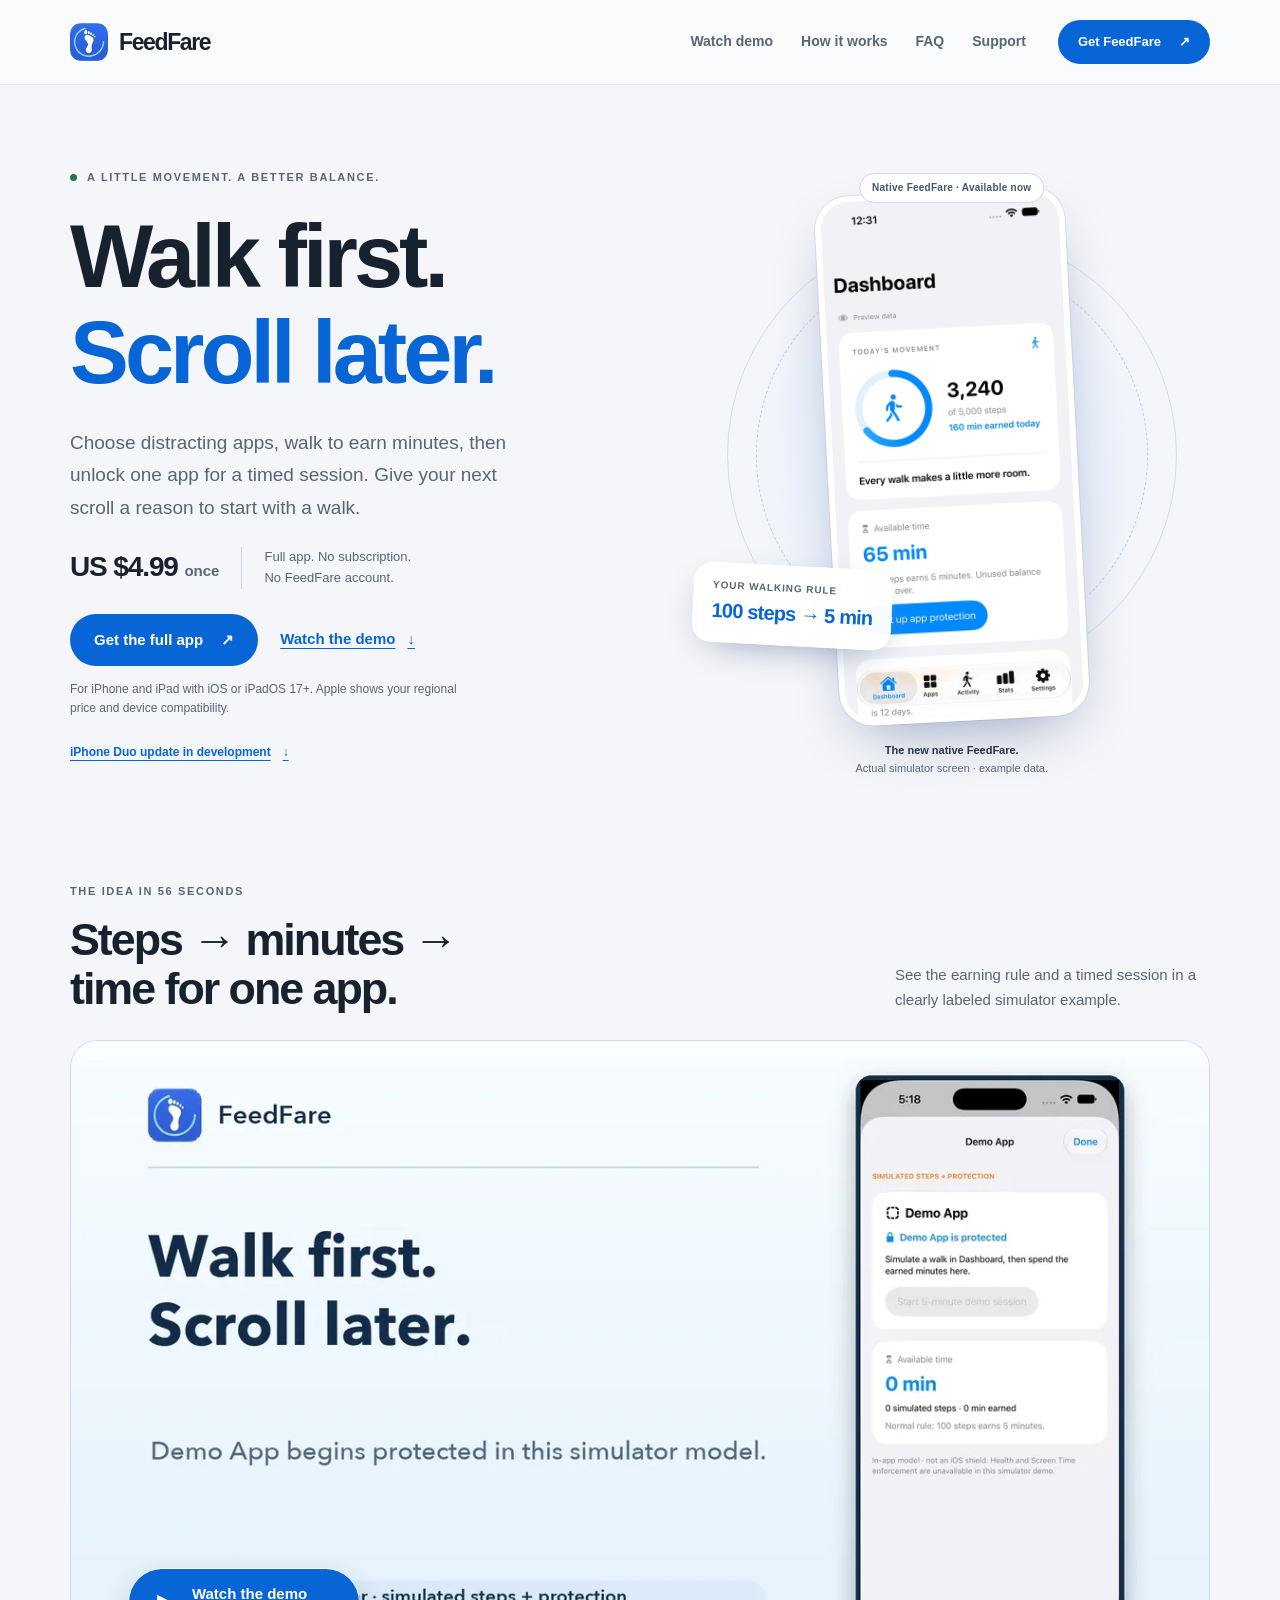
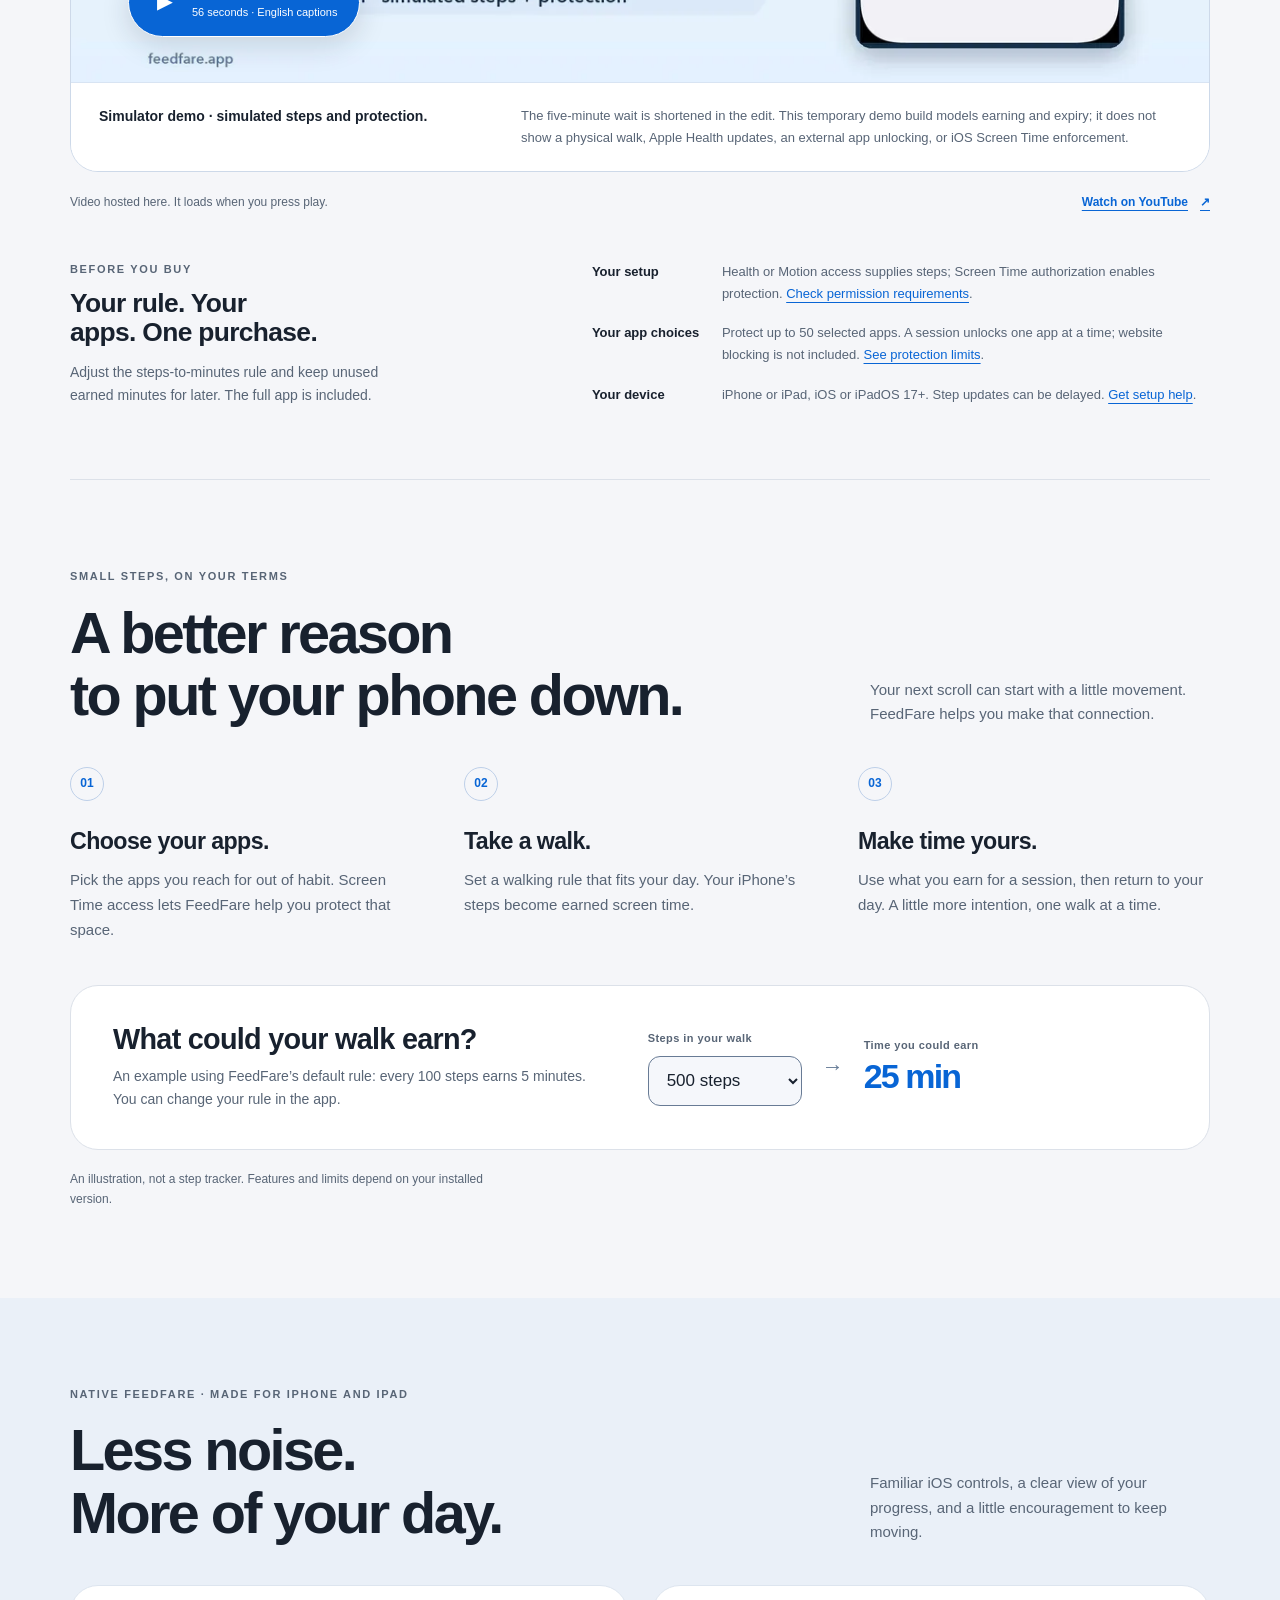
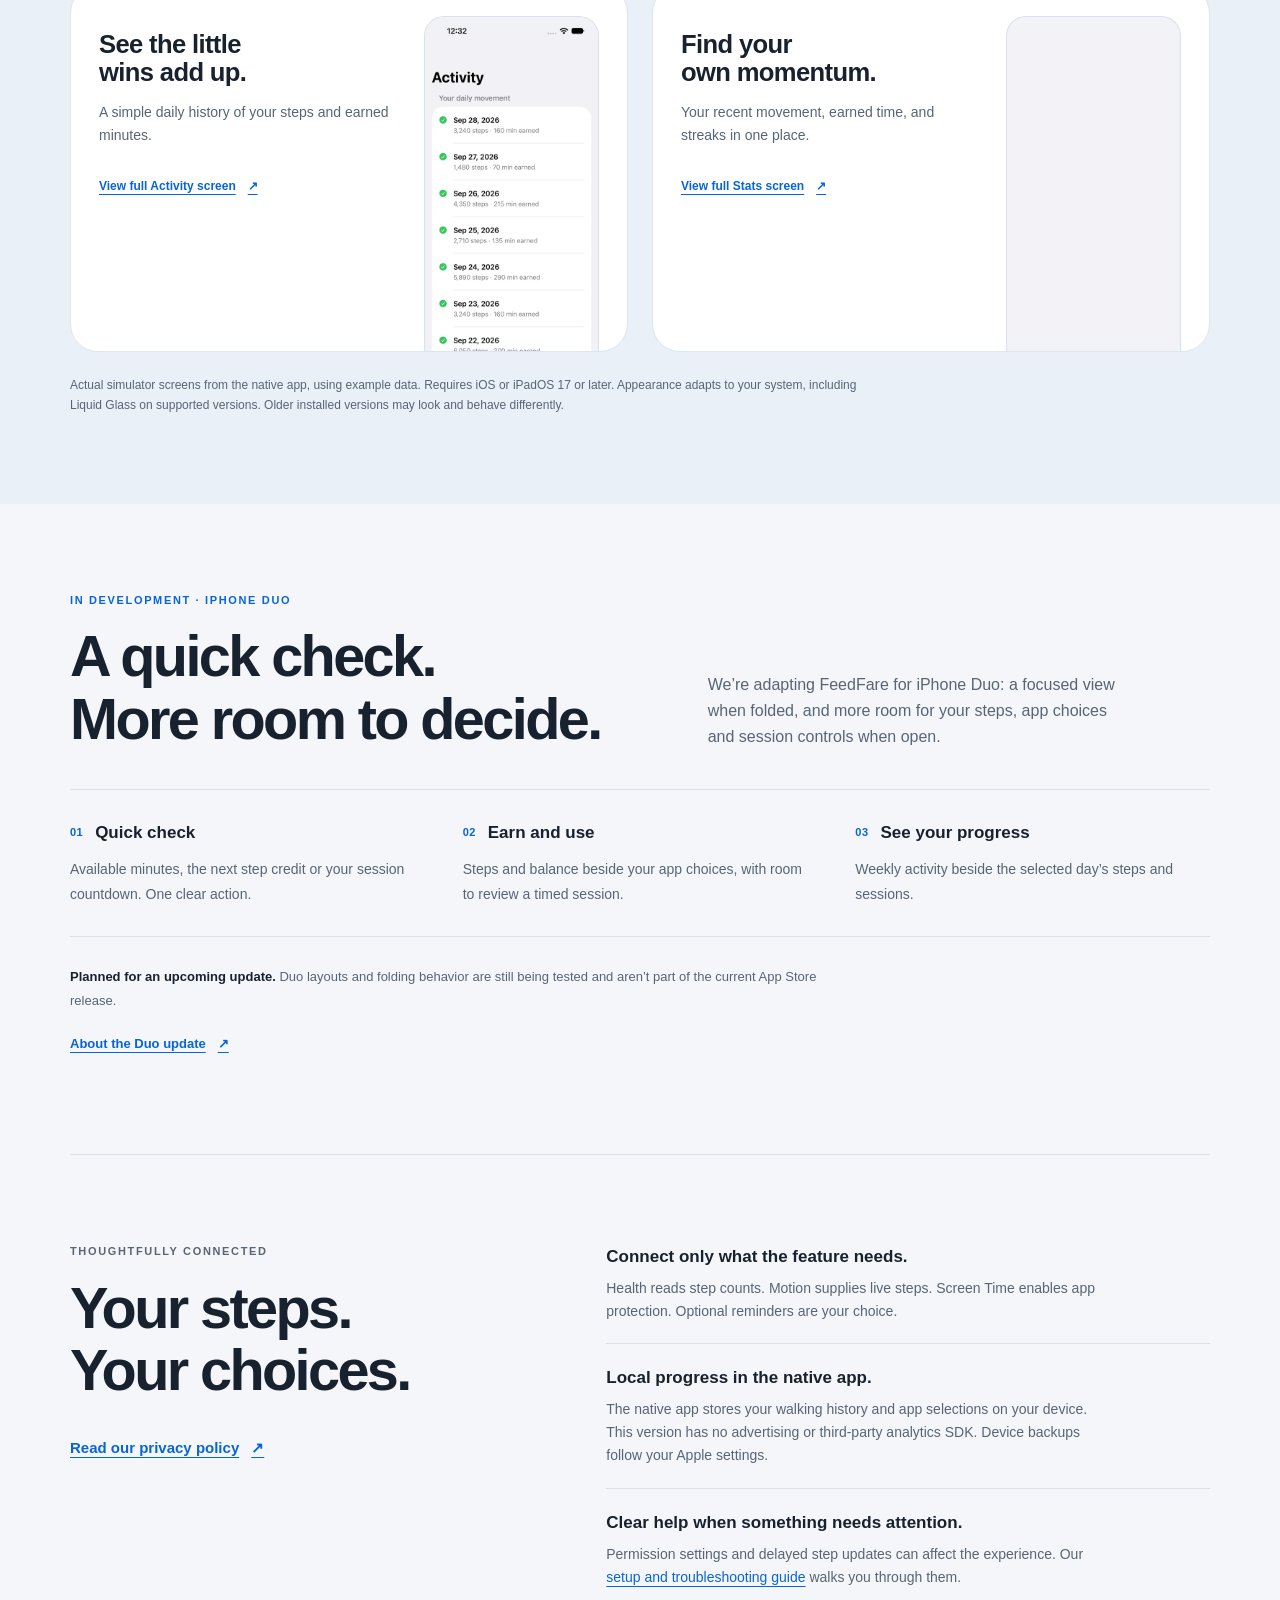
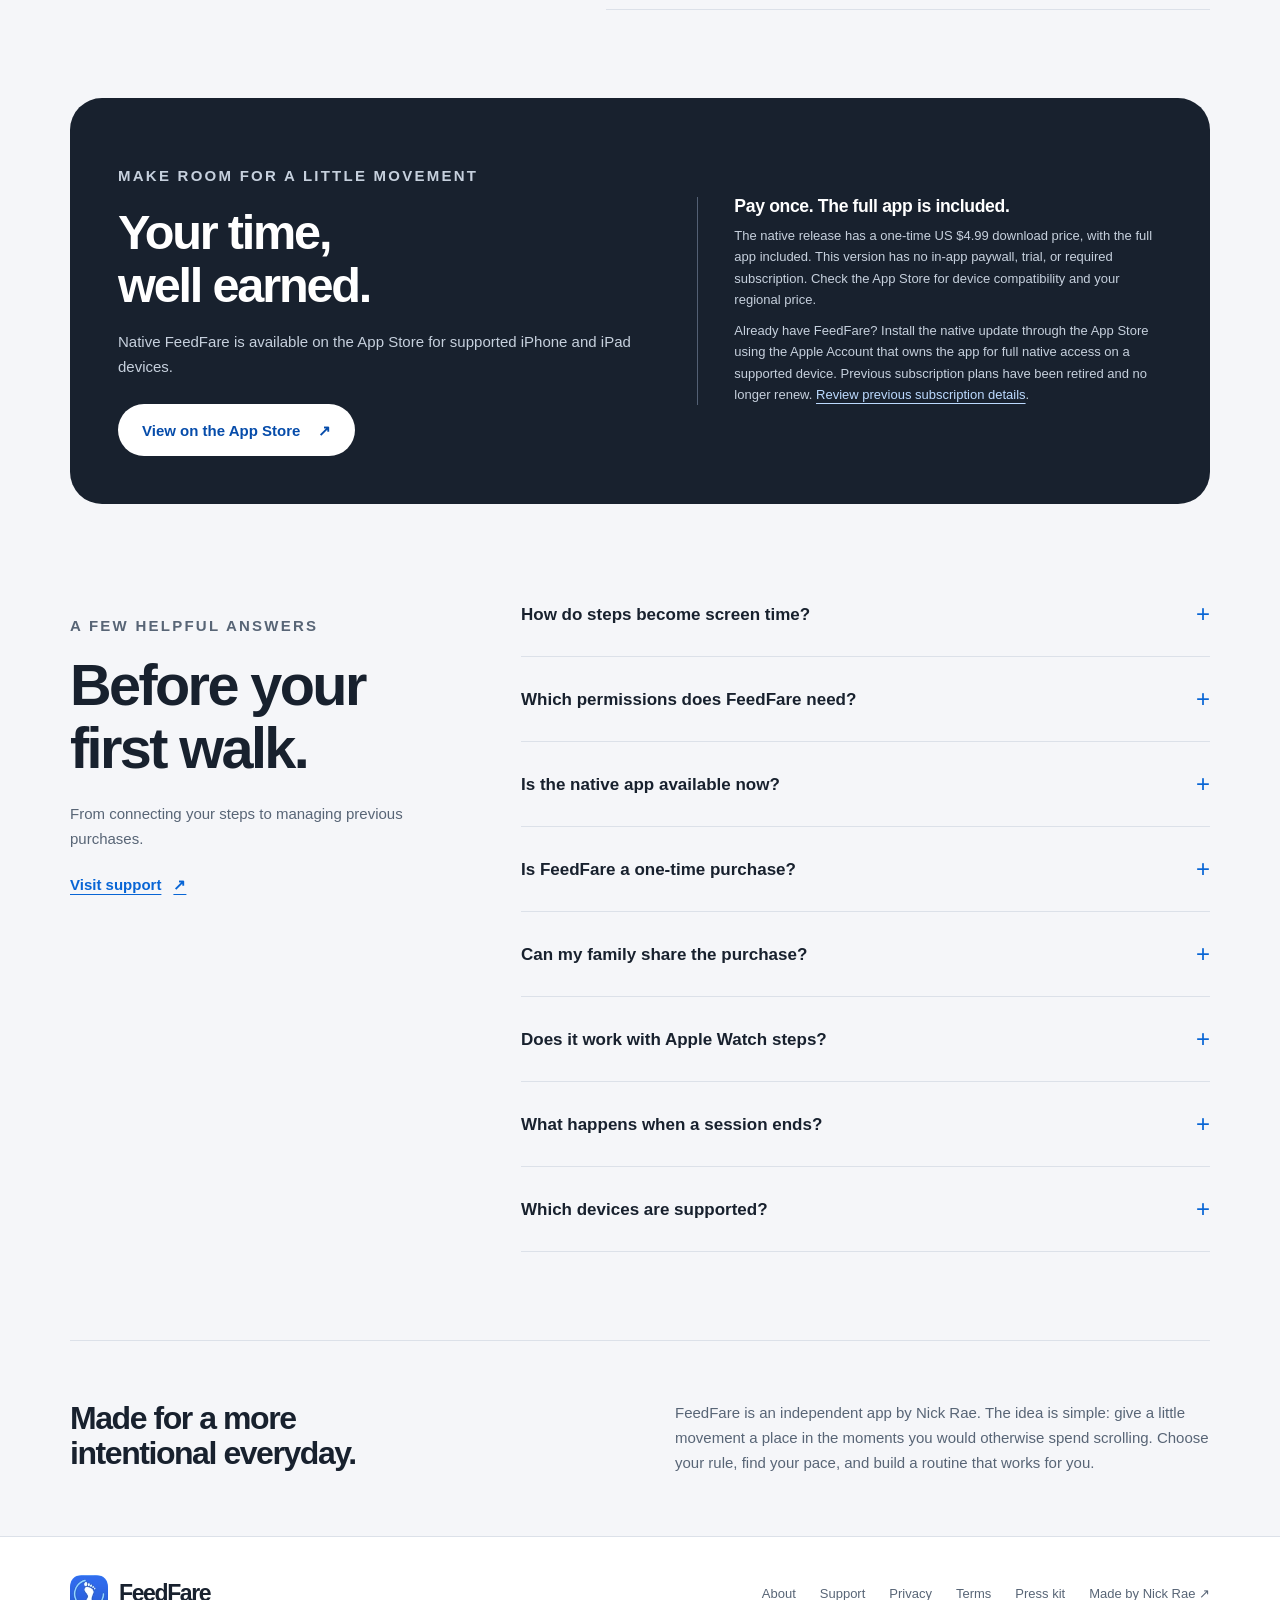
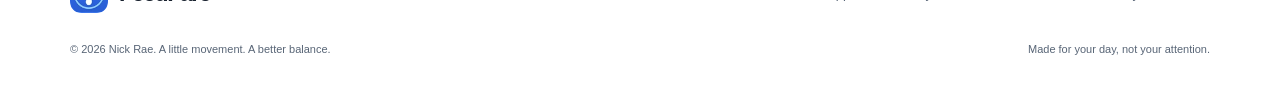
==== commit db3a9dbf: "Add iPhone Duo development overview to FeedFare website" ====
--- a/index.html
+++ b/index.html
@@ -4,25 +4,26 @@
 <meta name="viewport" content="width=device-width, initial-scale=1">
 <meta name="referrer" content="strict-origin-when-cross-origin">
 <meta name="theme-color" content="#f5f6f9">
-<title>FeedFare — Walk first. Scroll later.</title><meta name="description" content="Turn your steps into earned screen time. Choose your apps, find your walking rule, and make room for a little movement. FeedFare for iPhone and iPad.">
+<title>FeedFare — Walk first. Scroll later.</title><meta name="description" content="Turn your steps into earned screen time. Choose your apps, find your walking rule, and make room for a little movement. FeedFare for iPhone and iPad, with an iPhone Duo update in development.">
 <link rel="canonical" href="https://feedfare.app/">
 <link rel="icon" href="assets/favicon.png?v=build29" type="image/png"><link rel="apple-touch-icon" href="assets/apple-touch-icon.png?v=build29">
 <meta name="apple-itunes-app" content="app-id=6758923557">
-<meta property="og:type" content="website"><meta property="og:url" content="https://feedfare.app/"><meta property="og:title" content="FeedFare — Walk first. Scroll later."><meta property="og:description" content="Turn your steps into earned screen time. Choose your apps, find your walking rule, and make room for a little movement. FeedFare for iPhone and iPad."><meta property="og:image" content="https://feedfare.app/og-image.png?v=launch20261005"><meta property="og:image:width" content="1200"><meta property="og:image:height" content="630"><meta property="og:image:alt" content="FeedFare — Walk first. Scroll later. The native app with example progress.">
-<meta name="twitter:card" content="summary_large_image"><meta name="twitter:title" content="FeedFare — Walk first. Scroll later."><meta name="twitter:description" content="Turn your steps into earned screen time. Choose your apps, find your walking rule, and make room for a little movement. FeedFare for iPhone and iPad."><meta name="twitter:image" content="https://feedfare.app/og-image.png?v=launch20261005">
+<meta property="og:type" content="website"><meta property="og:url" content="https://feedfare.app/"><meta property="og:title" content="FeedFare — Walk first. Scroll later."><meta property="og:description" content="Turn your steps into earned screen time. Choose your apps, find your walking rule, and make room for a little movement. FeedFare for iPhone and iPad, with an iPhone Duo update in development."><meta property="og:image" content="https://feedfare.app/og-image.png?v=launch20261005"><meta property="og:image:width" content="1200"><meta property="og:image:height" content="630"><meta property="og:image:alt" content="FeedFare — Walk first. Scroll later. The native app with example progress.">
+<meta name="twitter:card" content="summary_large_image"><meta name="twitter:title" content="FeedFare — Walk first. Scroll later."><meta name="twitter:description" content="Turn your steps into earned screen time. Choose your apps, find your walking rule, and make room for a little movement. FeedFare for iPhone and iPad, with an iPhone Duo update in development."><meta name="twitter:image" content="https://feedfare.app/og-image.png?v=launch20261005">
 
-<link rel="stylesheet" href="assets/site.css?v=20261011-press">
+<link rel="stylesheet" href="assets/site.css?v=20261022-duo">
 <script type="application/ld+json">{"@context":"https://schema.org","@type":"SoftwareApplication","name":"FeedFare","applicationCategory":"HealthApplication","operatingSystem":"iOS 17 or later; iPadOS 17 or later","url":"https://feedfare.app/","downloadUrl":"https://apps.apple.com/app/feedfare/id6758923557?ppid=fc80f820-a690-452a-95d4-76c93fce92d7","description":"Turn your daily steps into earned screen time for the apps you choose.","author":{"@type":"Person","name":"Nick Rae","url":"https://nickrae.net"}}</script>
 <script src="assets/site.js?v=20261011" defer></script>
 </head><body id="top"><a class="skip-link" href="#main">Skip to content</a>
 <header class="site-header"><nav class="wrap nav" aria-label="Main navigation">
 <a class="brand" href="https://feedfare.app/" aria-label="FeedFare home"><img src="assets/app-icon-64.webp?v=build29" srcset="assets/app-icon-128.webp?v=build29 2x" width="38" height="38" alt="" decoding="async"><span translate="no">FeedFare</span></a>
 <div class="nav-links"><a href="https://feedfare.app/#demo">Watch demo</a><a href="https://feedfare.app/#how-it-works">How it works</a><a href="https://feedfare.app/#faq">FAQ</a><a href="https://feedfare.app/support.html">Support</a></div>
-<a class="button button-small" href="https://apps.apple.com/app/feedfare/id6758923557?ppid=fc80f820-a690-452a-95d4-76c93fce92d7&amp;pt=1329661&amp;ct=site_navigation&amp;mt=8">Get FeedFare<span aria-hidden="true">↗</span></a></nav></header><main id="main"><section class="hero wrap" aria-labelledby="hero-title"><div class="hero-copy"><p class="eyebrow"><span class="eyebrow-dot" aria-hidden="true"></span>A little movement. A better balance.</p><h1 id="hero-title">Walk first.<span>Scroll later.</span></h1><p class="hero-description">Choose distracting apps, walk to earn minutes, then unlock one app for a timed session. Give your next scroll a reason to start with a walk.</p><div class="hero-offer"><strong>US $4.99 <span>once</span></strong><p>Full app. No subscription.<br>No FeedFare account.</p></div><div class="hero-actions"><a class="button " href="https://apps.apple.com/app/feedfare/id6758923557?ppid=fc80f820-a690-452a-95d4-76c93fce92d7&amp;pt=1329661&amp;ct=site_hero&amp;mt=8">Get the full app<span aria-hidden="true">↗</span></a><a class="text-link" href="#demo">Watch the demo <span aria-hidden="true">↓</span></a></div><p class="store-note">For iPhone and iPad with iOS or iPadOS 17+. Apple shows your regional price and device compatibility.</p></div><figure class="hero-visual"><div class="product-stage"><span class="preview-badge">Native FeedFare · Available now</span><div class="stage-orbit" aria-hidden="true"></div><div class="phone"><img src="assets/dashboard-native-480.webp" srcset="assets/dashboard-native-480.webp 480w, assets/dashboard-native-800.webp 800w" sizes="(max-width: 800px) 215px, 250px" width="480" height="1044" alt="FeedFare dashboard with example steps, earned minutes, and the walking rule." fetchpriority="high" decoding="async"></div><div class="earn-chip" aria-hidden="true"><span>Your walking rule</span><strong>100 steps → 5 min</strong></div></div><figcaption class="native-caption"><strong>The new native FeedFare.</strong><br>Actual simulator screen · example data.</figcaption></figure></section>
+<a class="button button-small" href="https://apps.apple.com/app/feedfare/id6758923557?ppid=fc80f820-a690-452a-95d4-76c93fce92d7&amp;pt=1329661&amp;ct=site_navigation&amp;mt=8">Get FeedFare<span aria-hidden="true">↗</span></a></nav></header><main id="main"><section class="hero wrap" aria-labelledby="hero-title"><div class="hero-copy"><p class="eyebrow"><span class="eyebrow-dot" aria-hidden="true"></span>A little movement. A better balance.</p><h1 id="hero-title">Walk first.<span>Scroll later.</span></h1><p class="hero-description">Choose distracting apps, walk to earn minutes, then unlock one app for a timed session. Give your next scroll a reason to start with a walk.</p><div class="hero-offer"><strong>US $4.99 <span>once</span></strong><p>Full app. No subscription.<br>No FeedFare account.</p></div><div class="hero-actions"><a class="button " href="https://apps.apple.com/app/feedfare/id6758923557?ppid=fc80f820-a690-452a-95d4-76c93fce92d7&amp;pt=1329661&amp;ct=site_hero&amp;mt=8">Get the full app<span aria-hidden="true">↗</span></a><a class="text-link" href="#demo">Watch the demo <span aria-hidden="true">↓</span></a></div><p class="store-note">For iPhone and iPad with iOS or iPadOS 17+. Apple shows your regional price and device compatibility.</p><a class="text-link duo-intro-link" href="#iphone-duo">iPhone Duo update in development <span aria-hidden="true">↓</span></a></div><figure class="hero-visual"><div class="product-stage"><span class="preview-badge">Native FeedFare · Available now</span><div class="stage-orbit" aria-hidden="true"></div><div class="phone"><img src="assets/dashboard-native-480.webp" srcset="assets/dashboard-native-480.webp 480w, assets/dashboard-native-800.webp 800w" sizes="(max-width: 800px) 215px, 250px" width="480" height="1044" alt="FeedFare dashboard with example steps, earned minutes, and the walking rule." fetchpriority="high" decoding="async"></div><div class="earn-chip" aria-hidden="true"><span>Your walking rule</span><strong>100 steps → 5 min</strong></div></div><figcaption class="native-caption"><strong>The new native FeedFare.</strong><br>Actual simulator screen · example data.</figcaption></figure></section>
 <section class="demo-section wrap" id="demo" aria-labelledby="demo-title"><div class="demo-heading"><div><p class="eyebrow">The idea in 56 seconds</p><h2 id="demo-title">Steps → minutes →<br>time for one app.</h2></div><p>See the earning rule and a timed session in a clearly labeled simulator example.</p></div><figure class="demo-figure"><div class="demo-player"><div class="demo-cover" id="demo-cover"><img src="assets/feedfare-demo-poster.webp" width="1200" height="675" alt="FeedFare simulator example with a Demo App shown protected and zero simulated steps." loading="lazy" decoding="async"><button class="demo-play" type="button" data-demo-play aria-controls="feedfare-demo"><span class="play-symbol" aria-hidden="true">▶</span><span>Watch the demo<small>56 seconds · English captions</small></span></button></div><video id="feedfare-demo" hidden controls playsinline preload="none" width="1920" height="1080" poster="assets/feedfare-demo-poster.webp" data-demo-source="assets/feedfare-demo-56s.mp4" aria-label="FeedFare simulator demonstration" aria-describedby="demo-disclosure"><track kind="captions" srclang="en" label="English" data-demo-track="assets/feedfare-demo-56s.vtt"></video></div><figcaption class="demo-disclosure" id="demo-disclosure"><strong>Simulator demo · simulated steps and protection.</strong><span>The five-minute wait is shortened in the edit. This temporary demo build models earning and expiry; it does not show a physical walk, Apple Health updates, an external app unlocking, or iOS Screen Time enforcement.</span></figcaption></figure><p class="demo-status" id="demo-status" role="status" hidden></p><div class="demo-footer"><p>Video hosted here. It loads when you press play.</p><a class="text-link" href="https://www.youtube.com/watch?v=EQfLgETl0m0">Watch on YouTube <span aria-hidden="true">↗</span></a></div><noscript><p class="demo-nojs">To watch without JavaScript, <a href="assets/feedfare-demo-56s.mp4">open the captioned 56-second video</a> or use the YouTube link above.</p></noscript><div class="purchase-check"><div><p class="eyebrow">Before you buy</p><h3>Your rule. Your apps. One purchase.</h3><p>Adjust the steps-to-minutes rule and keep unused earned minutes for later. The full app is included.</p></div><ul><li><strong>Your setup</strong><span>Health or Motion access supplies steps; Screen Time authorization enables protection. <a href="support.html#permissions">Check permission requirements</a>.</span></li><li><strong>Your app choices</strong><span>Protect up to 50 selected apps. A session unlocks one app at a time; website blocking is not included. <a href="support.html#screen-time">See protection limits</a>.</span></li><li><strong>Your device</strong><span>iPhone or iPad, iOS or iPadOS 17+. Step updates can be delayed. <a href="support.html#steps">Get setup help</a>.</span></li></ul></div></section>
 <section class="section border-top wrap" id="how-it-works" aria-labelledby="how-title"><div class="section-head"><div><p class="eyebrow">Small steps, on your terms</p><h2 id="how-title">A better reason<br>to put your phone down.</h2></div><p>Your next scroll can start with a little movement. FeedFare helps you make that connection.</p></div><div class="how-grid"><article class="step"><span class="step-number" aria-hidden="true">01</span><h3>Choose your apps.</h3><p>Pick the apps you reach for out of habit. Screen Time access lets FeedFare help you protect that space.</p></article><article class="step"><span class="step-number" aria-hidden="true">02</span><h3>Take a walk.</h3><p>Set a walking rule that fits your day. Your iPhone’s steps become earned screen time.</p></article><article class="step"><span class="step-number" aria-hidden="true">03</span><h3>Make time yours.</h3><p>Use what you earn for a session, then return to your day. A little more intention, one walk at a time.</p></article></div><div class="rule-panel"><div><h3>What could your walk earn?</h3><p>An example using FeedFare’s default rule: every 100 steps earns 5 minutes. You can change your rule in the app.</p></div><div><div class="rule-form"><div class="rule-input"><label for="example-steps">Steps in your walk</label><select id="example-steps" name="example-steps"><option value="100">100 steps</option><option value="500" selected>500 steps</option><option value="1000">1,000 steps</option><option value="2000">2,000 steps</option></select></div><span class="rule-arrow" aria-hidden="true">→</span><div class="rule-result"><span>Time you could earn</span><output id="example-minutes" for="example-steps" aria-live="polite" aria-atomic="true">25 min</output></div></div><noscript><p class="noscript-note">Example: 500 steps earns 25 minutes. Enable JavaScript to try other amounts.</p></noscript></div></div><p class="footnote">An illustration, not a step tracker. Features and limits depend on your installed version.</p></section>
 <section class="section preview-section" id="the-app" aria-labelledby="preview-title"><div class="wrap"><div class="section-head"><div><p class="eyebrow">Native FeedFare · Made for iPhone and iPad</p><h2 id="preview-title">Less noise.<br>More of your day.</h2></div><p>Familiar iOS controls, a clear view of your progress, and a little encouragement to keep moving.</p></div><div class="preview-layout"><article class="preview-card"><div class="preview-card-copy"><h3>See the little<br>wins add up.</h3><p>A simple daily history of your steps and earned minutes.</p><a class="text-link" href="assets/activity-native-800.webp">View full Activity screen <span aria-hidden="true">↗</span></a></div><div class="screenshot-window"><img src="assets/activity-native-480.webp" srcset="assets/activity-native-480.webp 480w, assets/activity-native-800.webp 800w" sizes="(max-width: 600px) 125px, 180px" width="480" height="1044" alt="FeedFare Activity screen showing example daily steps and earned minutes." loading="lazy" decoding="async"></div></article><article class="preview-card"><div class="preview-card-copy"><h3>Find your<br>own momentum.</h3><p>Your recent movement, earned time, and streaks in one place.</p><a class="text-link" href="assets/stats-native-800.webp">View full Stats screen <span aria-hidden="true">↗</span></a></div><div class="screenshot-window"><img src="assets/stats-native-480.webp" srcset="assets/stats-native-480.webp 480w, assets/stats-native-800.webp 800w" sizes="(max-width: 600px) 125px, 180px" width="480" height="1044" alt="FeedFare Stats screen with an example weekly steps chart." loading="lazy" decoding="async"></div></article></div><p class="preview-note">Actual simulator screens from the native app, using example data. Requires iOS or iPadOS 17 or later. Appearance adapts to your system, including Liquid Glass on supported versions. Older installed versions may look and behave differently.</p></div></section>
+<section class="section wrap duo-section" id="iphone-duo" aria-labelledby="duo-title"><div class="duo-heading"><div><p class="eyebrow">In development · iPhone Duo</p><h2 id="duo-title">A quick check.<br>More room to decide.</h2></div><p>We’re adapting FeedFare for iPhone Duo: a focused view when folded, and more room for your steps, app choices and session controls when open.</p></div><dl class="duo-plans"><div><dt><span class="duo-number" aria-hidden="true">01</span>Quick check</dt><dd>Available minutes, the next step credit or your session countdown. One clear action.</dd></div><div><dt><span class="duo-number" aria-hidden="true">02</span>Earn and use</dt><dd>Steps and balance beside your app choices, with room to review a timed session.</dd></div><div><dt><span class="duo-number" aria-hidden="true">03</span>See your progress</dt><dd>Weekly activity beside the selected day’s steps and sessions.</dd></div></dl><p class="duo-status"><strong>Planned for an upcoming update.</strong> Duo layouts and folding behavior are still being tested and aren’t part of the current App Store release.</p><a class="text-link" href="support.html#iphone-duo">About the Duo update <span aria-hidden="true">↗</span></a></section>
 <section class="section wrap privacy-row" aria-labelledby="privacy-title"><div><p class="eyebrow">Thoughtfully connected</p><h2 id="privacy-title">Your steps.<br>Your choices.</h2><a class="text-link" href="privacy-policy.html">Read our privacy policy <span aria-hidden="true">↗</span></a></div><ul class="privacy-points"><li><strong>Connect only what the feature needs.</strong><p>Health reads step counts. Motion supplies live steps. Screen Time enables app protection. Optional reminders are your choice.</p></li><li><strong>Local progress in the native app.</strong><p>The native app stores your walking history and app selections on your device. This version has no advertising or third-party analytics SDK. Device backups follow your Apple settings.</p></li><li><strong>Clear help when something needs attention.</strong><p>Permission settings and delayed step updates can affect the experience. Our <a href="support.html">setup and troubleshooting guide</a> walks you through them.</p></li></ul></section>
-<section class="wrap" id="download" aria-labelledby="download-title"><div class="availability"><div><p class="eyebrow">Make room for a little movement</p><h2 id="download-title">Your time,<br>well earned.</h2><p>Native FeedFare 2026.9.28 is available on the App Store for supported iPhone and iPad devices.</p><a class="button button-light" href="https://apps.apple.com/app/feedfare/id6758923557?ppid=fc80f820-a690-452a-95d4-76c93fce92d7&amp;pt=1329661&amp;ct=site_download&amp;mt=8">View on the App Store<span aria-hidden="true">↗</span></a></div><div class="availability-notes"><h3>Pay once. The full app is included.</h3><p>The native release has a one-time US $4.99 download price, with the full app included. This version has no in-app paywall, trial, or required subscription. Check the App Store for device compatibility and your regional price.</p><p>Already have FeedFare? Install the native update through the App Store using the Apple Account that owns the app for full native access on a supported device. Previous subscription plans have been retired and no longer renew. <a href="support.html#billing">Review previous subscription details</a>.</p></div></div></section>
-<section class="section wrap faq-layout" id="faq" aria-labelledby="faq-title"><div class="faq-intro"><p class="eyebrow">A few helpful answers</p><h2 id="faq-title">Before your<br>first walk.</h2><p>From connecting your steps to managing previous purchases.</p><a class="text-link" href="support.html">Visit support <span aria-hidden="true">↗</span></a></div><div class="faq-list"><details><summary>How do steps become screen time?</summary><p>Choose your walking rule in FeedFare. The native app defaults to 100 steps earning 5 minutes. For example, 500 steps earns 25 minutes at that setting. Use earned minutes for timed access to a selected app. Features and limits in older installed versions may differ.</p></details><details><summary>Which permissions does FeedFare need?</summary><p>Apple Health access lets FeedFare read step counts. Motion &amp; Fitness provides live step counting. Screen Time access lets you choose apps to protect. Reminders are optional. <a href="support.html#permissions">See the setup guide</a> for what each permission does.</p></details><details><summary>Is the native app available now?</summary><p>Native FeedFare 2026.9.28 is available on the App Store for iPhone and iPad with iOS or iPadOS 17 or later. Check the listing for your device’s compatibility and regional availability. These screenshots show the native app with example data, and appearance varies with your system settings.</p></details><details><summary>Is FeedFare a one-time purchase?</summary><p>The native release has a one-time US $4.99 download price, with regional prices shown on the App Store. Check the App Store for your regional price before downloading. The full native app is included without an in-app paywall, trial, or required subscription. Existing FeedFare owners receive full native access when they install this update on a supported device. Previous subscription plans have been retired and no longer renew. You can review previous charges and any remaining subscription period in Apple’s subscription settings.</p></details><details><summary>Can my family share the purchase?</summary><p>FeedFare supports Apple Family Sharing for eligible family groups. Apple manages purchase sharing and eligibility. Each person sets up FeedFare on their own device; their app selections and earned minutes remain separate. This does not provide remote parental controls or a shared minute balance. <a href="https://support.apple.com/en-us/108380">Learn about Apple Family Sharing</a>.</p></details><details><summary>Does it work with Apple Watch steps?</summary><p>FeedFare can read steps that a compatible Apple Watch has synced to Apple Health on your iPhone. Those updates can arrive later. Open FeedFare and refresh if the total has not caught up. You do not need a watch to count steps with your iPhone.</p></details><details><summary>What happens when a session ends?</summary><p>In the native app, a session gives access to one selected app for the time you choose. Other selected apps stay protected, and the selected app is protected again when the session ends. Protection depends on Screen Time authorization. <a href="support.html#screen-time">Get help with app protection</a>.</p></details><details><summary>Which devices are supported?</summary><p>Native FeedFare 2026.9.28 supports iPhone and iPad with iOS or iPadOS 17 or later. Its appearance adapts to the system, including Liquid Glass on supported versions. Older devices may continue to run an earlier installed version with different features; check the App Store for compatibility and availability for your device.</p></details></div></section>
+<section class="wrap" id="download" aria-labelledby="download-title"><div class="availability"><div><p class="eyebrow">Make room for a little movement</p><h2 id="download-title">Your time,<br>well earned.</h2><p>Native FeedFare is available on the App Store for supported iPhone and iPad devices.</p><a class="button button-light" href="https://apps.apple.com/app/feedfare/id6758923557?ppid=fc80f820-a690-452a-95d4-76c93fce92d7&amp;pt=1329661&amp;ct=site_download&amp;mt=8">View on the App Store<span aria-hidden="true">↗</span></a></div><div class="availability-notes"><h3>Pay once. The full app is included.</h3><p>The native release has a one-time US $4.99 download price, with the full app included. This version has no in-app paywall, trial, or required subscription. Check the App Store for device compatibility and your regional price.</p><p>Already have FeedFare? Install the native update through the App Store using the Apple Account that owns the app for full native access on a supported device. Previous subscription plans have been retired and no longer renew. <a href="support.html#billing">Review previous subscription details</a>.</p></div></div></section>
+<section class="section wrap faq-layout" id="faq" aria-labelledby="faq-title"><div class="faq-intro"><p class="eyebrow">A few helpful answers</p><h2 id="faq-title">Before your<br>first walk.</h2><p>From connecting your steps to managing previous purchases.</p><a class="text-link" href="support.html">Visit support <span aria-hidden="true">↗</span></a></div><div class="faq-list"><details><summary>How do steps become screen time?</summary><p>Choose your walking rule in FeedFare. The native app defaults to 100 steps earning 5 minutes. For example, 500 steps earns 25 minutes at that setting. Use earned minutes for timed access to a selected app. Features and limits in older installed versions may differ.</p></details><details><summary>Which permissions does FeedFare need?</summary><p>Apple Health access lets FeedFare read step counts. Motion &amp; Fitness provides live step counting. Screen Time access lets you choose apps to protect. Reminders are optional. <a href="support.html#permissions">See the setup guide</a> for what each permission does.</p></details><details><summary>Is the native app available now?</summary><p>Native FeedFare is available on the App Store for iPhone and iPad with iOS or iPadOS 17 or later. Check the listing for your device’s compatibility and regional availability. These screenshots show the native app with example data, and appearance varies with your system settings.</p></details><details><summary>Is FeedFare a one-time purchase?</summary><p>The native release has a one-time US $4.99 download price, with regional prices shown on the App Store. Check the App Store for your regional price before downloading. The full native app is included without an in-app paywall, trial, or required subscription. Existing FeedFare owners receive full native access when they install this update on a supported device. Previous subscription plans have been retired and no longer renew. You can review previous charges and any remaining subscription period in Apple’s subscription settings.</p></details><details><summary>Can my family share the purchase?</summary><p>FeedFare supports Apple Family Sharing for eligible family groups. Apple manages purchase sharing and eligibility. Each person sets up FeedFare on their own device; their app selections and earned minutes remain separate. This does not provide remote parental controls or a shared minute balance. <a href="https://support.apple.com/en-us/108380">Learn about Apple Family Sharing</a>.</p></details><details><summary>Does it work with Apple Watch steps?</summary><p>FeedFare can read steps that a compatible Apple Watch has synced to Apple Health on your iPhone. Those updates can arrive later. Open FeedFare and refresh if the total has not caught up. You do not need a watch to count steps with your iPhone.</p></details><details><summary>What happens when a session ends?</summary><p>In the native app, a session gives access to one selected app for the time you choose. Other selected apps stay protected, and the selected app is protected again when the session ends. Protection depends on Screen Time authorization. <a href="support.html#screen-time">Get help with app protection</a>.</p></details><details><summary>Which devices are supported?</summary><p>Native FeedFare supports iPhone and iPad with iOS or iPadOS 17 or later. Its appearance adapts to the system, including Liquid Glass on supported versions. Older devices may continue to run an earlier installed version with different features; check the App Store for compatibility and availability for your device. An iPhone Duo update is in development, with compact and expanded layouts still being tested. It is planned for a future update, not the current App Store release. <a href="#iphone-duo">See the Duo plans</a>.</p></details></div></section>
 <section class="about wrap" id="about" aria-labelledby="about-title"><h2 id="about-title">Made for a more<br>intentional everyday.</h2><p>FeedFare is an independent app by Nick Rae. The idea is simple: give a little movement a place in the moments you would otherwise spend scrolling. Choose your rule, find your pace, and build a routine that works for you.</p></section></main><footer class="footer"><div class="wrap"><div class="footer-top"><a class="brand" href="https://feedfare.app/"><img src="assets/app-icon-64.webp?v=build29" width="32" height="32" alt="" loading="lazy"><span translate="no">FeedFare</span></a><nav class="footer-links" aria-label="Footer navigation"><a href="https://feedfare.app/#about">About</a><a href="https://feedfare.app/support.html">Support</a><a href="https://feedfare.app/privacy-policy.html">Privacy</a><a href="https://feedfare.app/terms.html">Terms</a><a href="https://feedfare.app/press.html">Press kit</a><a href="https://nickrae.net">Made by Nick Rae ↗</a></nav></div><div class="footer-bottom"><span>© 2026 Nick Rae. A little movement. A better balance.</span><span>Made for your day, not your attention.</span></div></div></footer></body></html>
--- a/assets/site.css
+++ b/assets/site.css
@@ -26,3 +26,9 @@
 .press-document .press-tagline{font:700 clamp(1.5rem,3vw,2rem)/1.2 var(--display);letter-spacing:-.035em;color:var(--blue)}.press-document table th{width:30%;color:var(--ink);font-weight:650}.press-date{font-size:12px!important;color:var(--muted)!important}.press-icon{display:flex;align-items:center;gap:26px;padding:24px;margin-block:24px;background:#fff;border:1px solid var(--line);border-radius:22px}.press-icon img{width:96px;height:96px;border-radius:22px;flex-shrink:0}.press-icon h3{margin:0}.press-icon p{font-size:14px;margin-top:8px}.press-assets{display:grid;grid-template-columns:repeat(3,minmax(0,1fr));gap:24px;margin-block:28px}.press-assets figure{min-width:0}.press-assets figure>a{display:block;width:min(180px,100%);margin-inline:auto}.press-assets img{border:1px solid #cfdbea;border-radius:22px;box-shadow:0 10px 25px #18212e0c}.press-assets figcaption{display:flex;flex-direction:column;align-items:center;gap:3px;text-align:center;margin-top:15px;font-size:13px;color:var(--muted)}.press-assets figcaption strong{font-size:15px;color:var(--ink)}.press-assets figcaption a{min-height:44px;display:inline-flex;align-items:center}.press-assets figcaption span{font-size:11px}.press-video{padding-block:22px;border-block-start:1px solid var(--line)}.press-video h3{margin:0 0 12px}.press-video .text-link{margin-top:12px}.press-video+p{font-size:13px}
 @media(max-width:600px){.press-document table th{width:32%}.press-document table td,.press-document table th{font-size:12px;padding:11px 6px}.press-icon{padding:20px;gap:19px}.press-icon img{width:78px;height:78px;border-radius:18px}.press-icon h3{font-size:1.1rem}.press-icon p{font-size:12px}.press-assets{gap:12px;margin-block:24px}.press-assets img{border-radius:13px}.press-assets figcaption{font-size:11px;gap:1px}.press-assets figcaption strong{font-size:12px}.press-assets figcaption span{font-size:10px}.press-video .text-link{font-size:13px}}
 @media(max-width:360px){.press-assets{gap:8px}.press-assets figcaption span{font-size:9px}.press-icon{gap:14px;padding:18px}.press-icon img{width:64px;height:64px}}
+
+/* Duo development news: product direction, separate from the released app. */
+.duo-intro-link{font-size:12px;margin-top:12px}.duo-section{border-bottom:1px solid var(--line)}.duo-heading{display:grid;grid-template-columns:1.15fr 1fr;gap:60px;align-items:end}.duo-heading .eyebrow{color:var(--blue);margin-bottom:16px}.duo-heading>p{color:var(--muted);font-size:16px;max-width:430px}.duo-plans{display:grid;grid-template-columns:repeat(3,minmax(0,1fr));gap:38px;margin:38px 0 28px;padding:30px 0;border-block:1px solid var(--line)}.duo-plans dt{display:flex;align-items:center;gap:12px;font-weight:650;font-size:17px;line-height:1.5}.duo-number{font-size:11px;color:var(--blue);letter-spacing:.04em}.duo-plans dd{margin:12px 0 0;color:var(--muted);font-size:14px;line-height:1.75}.duo-status{color:var(--muted);font-size:13px;line-height:1.8;max-width:770px}.duo-status strong{color:var(--ink)}.duo-section>.text-link{font-size:13px;margin-top:10px}
+@media(max-width:800px){.duo-heading{grid-template-columns:1fr;gap:22px}.duo-heading>p{max-width:580px;font-size:15px}.duo-plans{gap:25px}.duo-plans dt{font-size:16px}}
+@media(max-width:600px){.duo-heading h2{font-size:2.35rem}.duo-plans{grid-template-columns:1fr;gap:24px;margin-top:28px;padding-block:25px}.duo-plans dd{margin-top:7px}.duo-status{font-size:12px}.duo-intro-link{font-size:12px}}
+@media print{.duo-heading,.duo-plans{display:block}.duo-plans>div{margin-block:15px}}
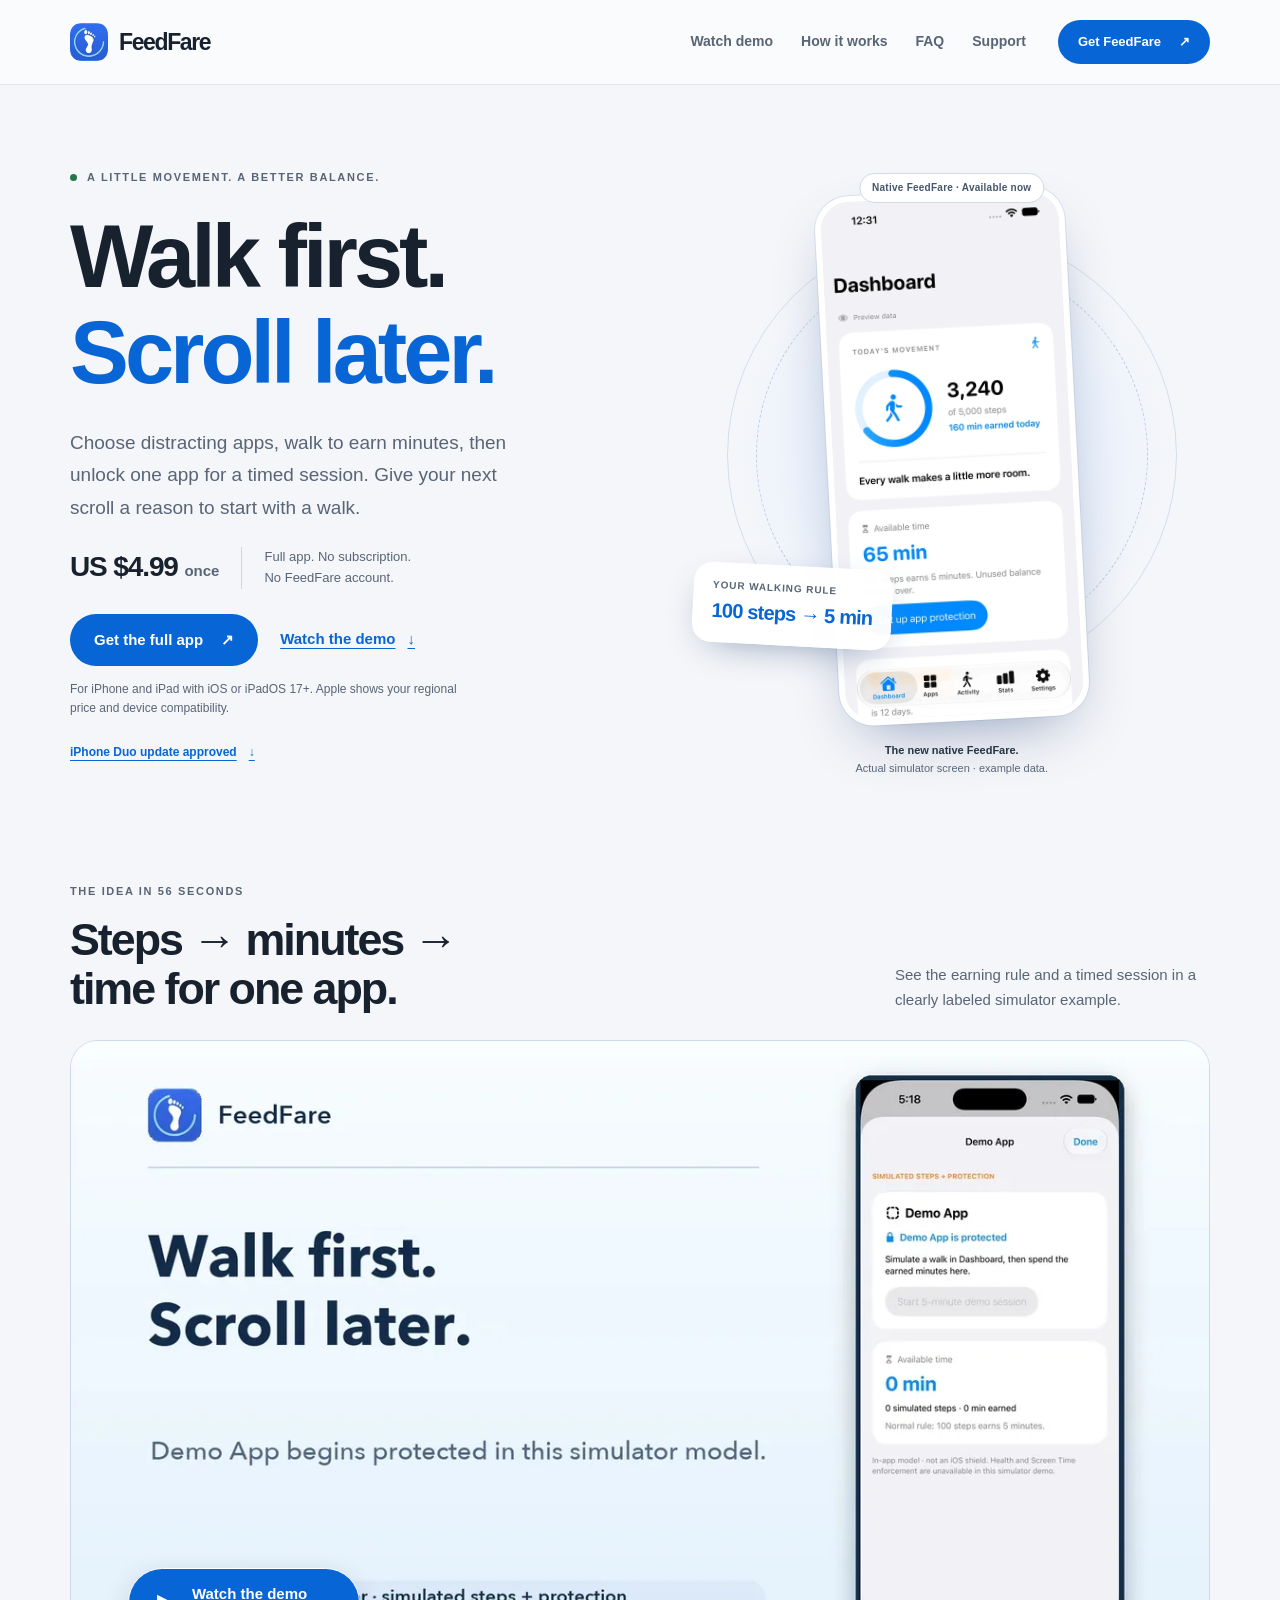
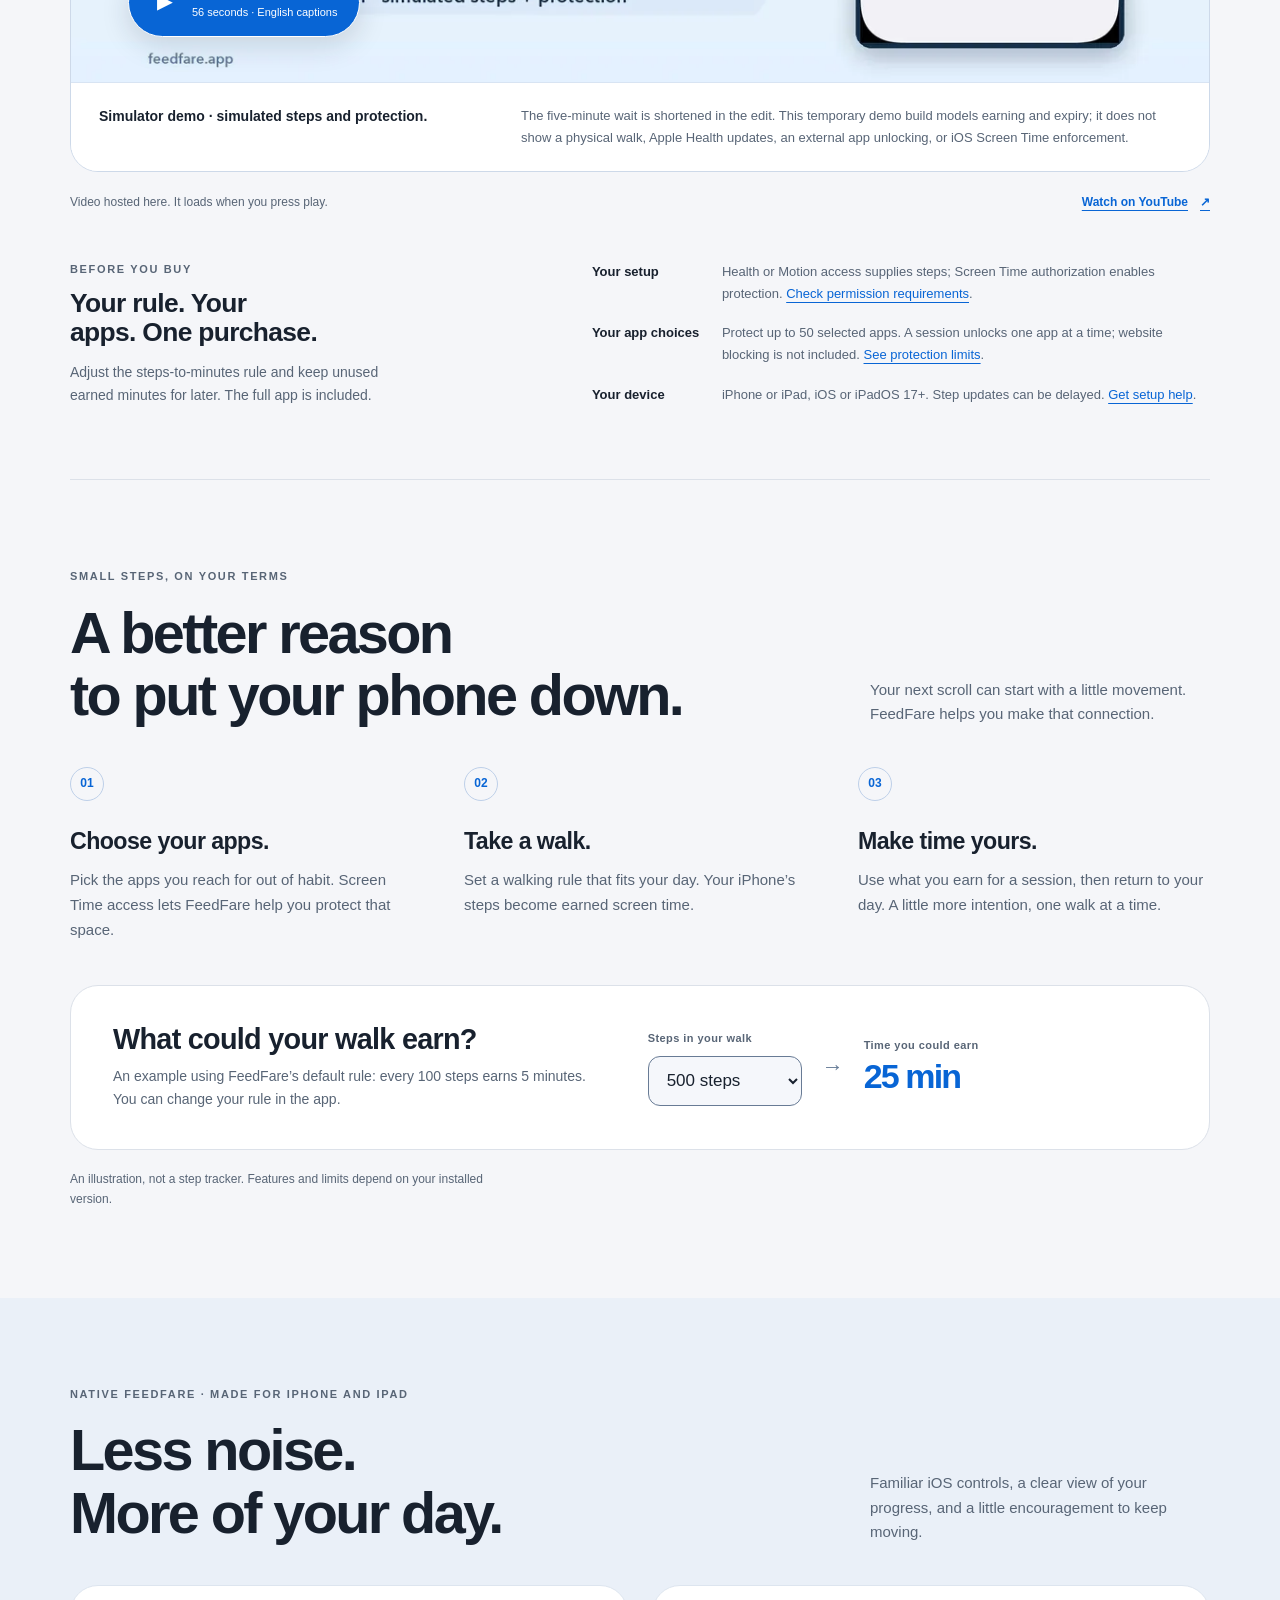
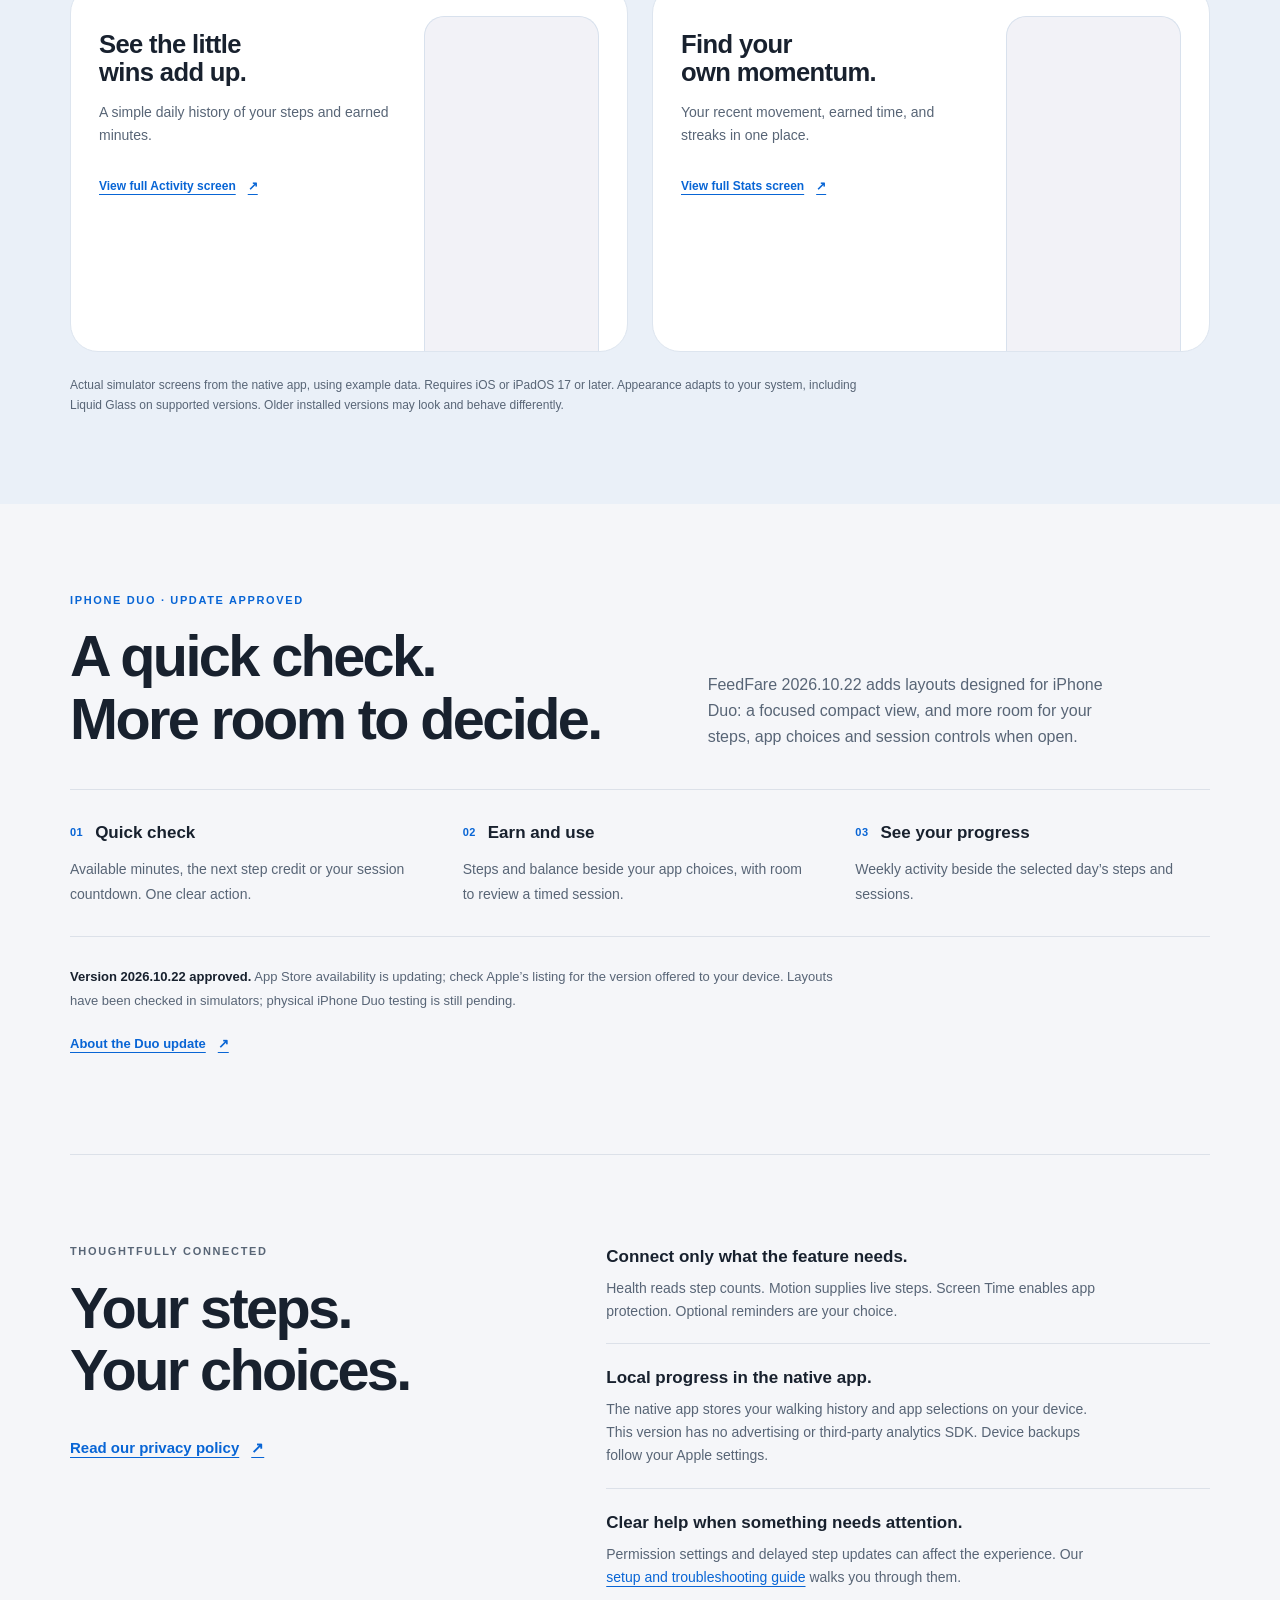
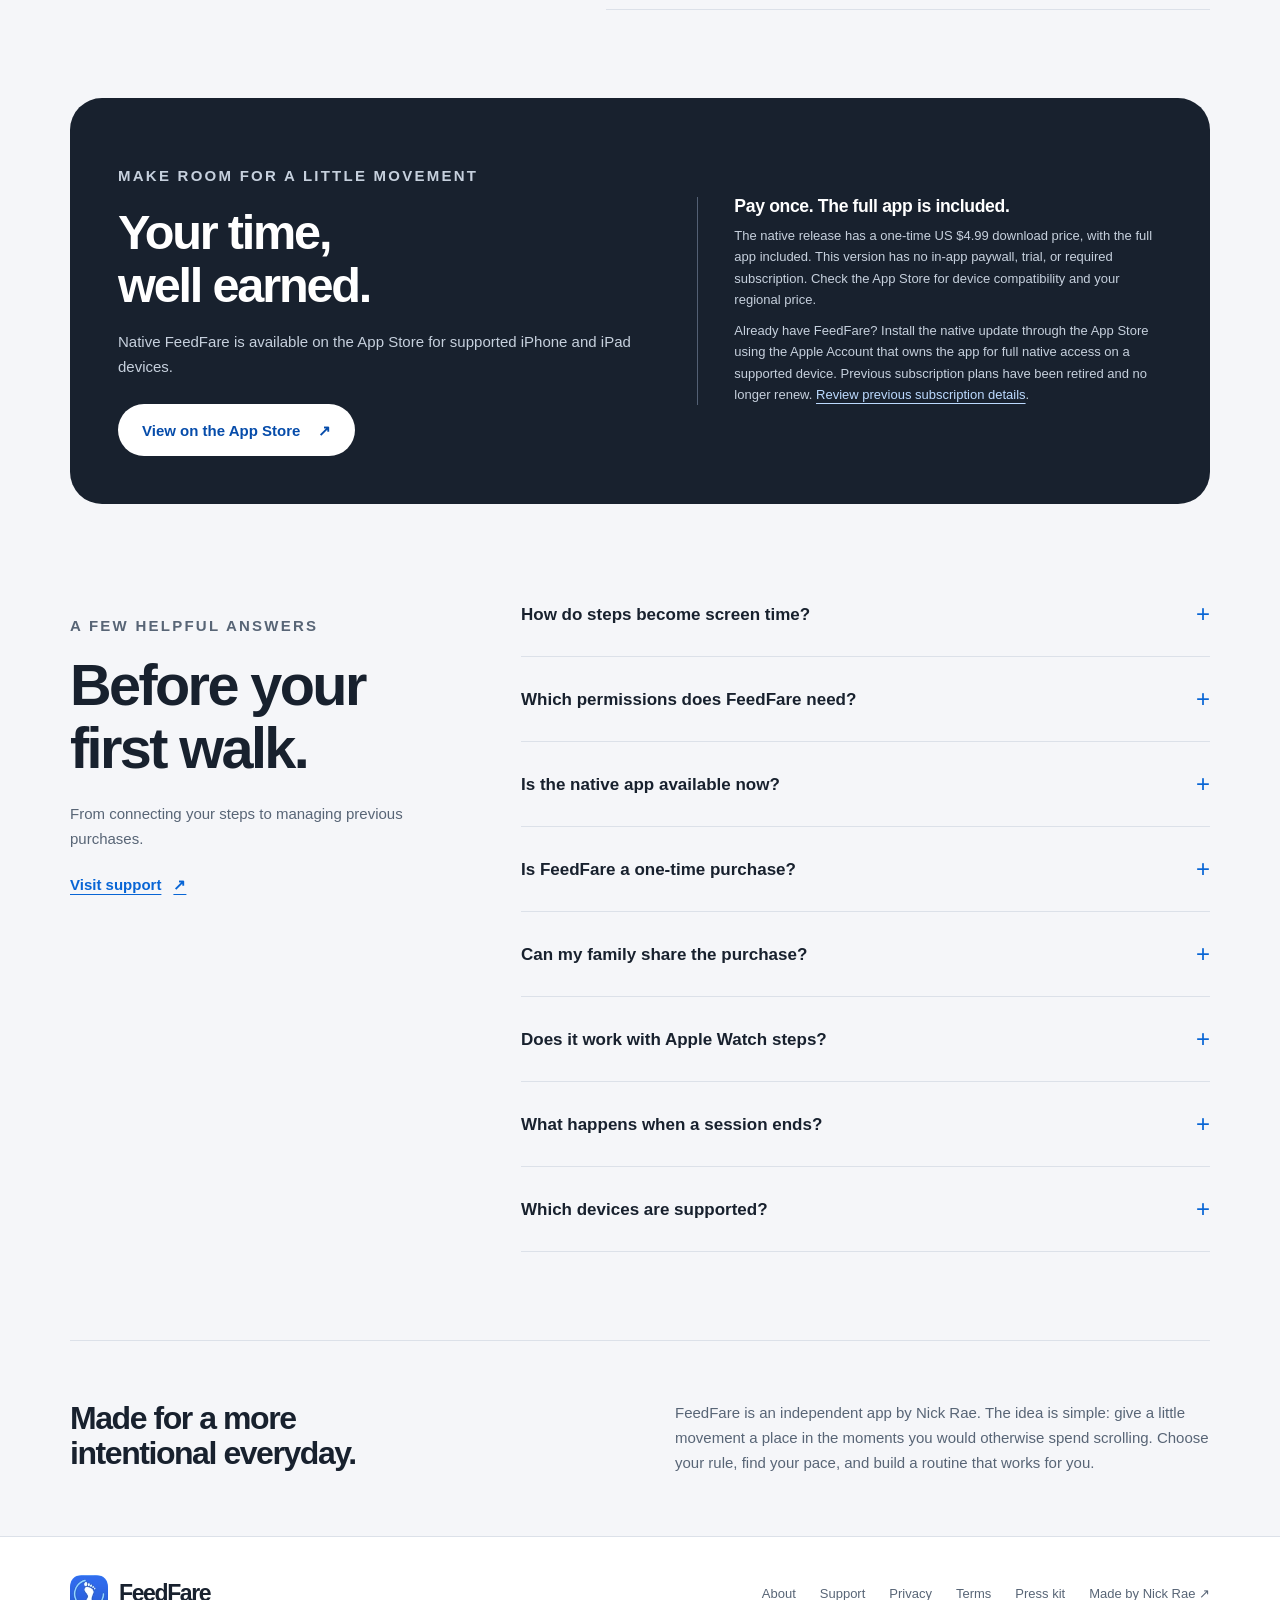
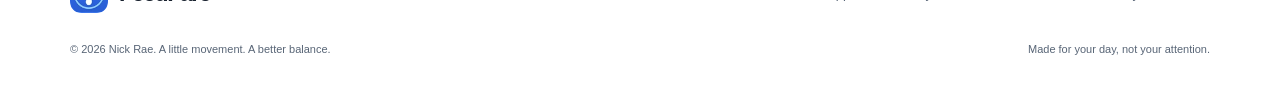
==== commit fd129e10: "Update Duo website copy for approved build 37" ====
--- a/index.html
+++ b/index.html
@@ -4,12 +4,12 @@
 <meta name="viewport" content="width=device-width, initial-scale=1">
 <meta name="referrer" content="strict-origin-when-cross-origin">
 <meta name="theme-color" content="#f5f6f9">
-<title>FeedFare — Walk first. Scroll later.</title><meta name="description" content="Turn your steps into earned screen time. Choose your apps, find your walking rule, and make room for a little movement. FeedFare for iPhone and iPad, with an iPhone Duo update in development.">
+<title>FeedFare — Walk first. Scroll later.</title><meta name="description" content="Turn your steps into earned screen time. Choose your apps, find your walking rule, and make room for a little movement. FeedFare for iPhone and iPad, with an approved iPhone Duo layout update.">
 <link rel="canonical" href="https://feedfare.app/">
 <link rel="icon" href="assets/favicon.png?v=build29" type="image/png"><link rel="apple-touch-icon" href="assets/apple-touch-icon.png?v=build29">
 <meta name="apple-itunes-app" content="app-id=6758923557">
-<meta property="og:type" content="website"><meta property="og:url" content="https://feedfare.app/"><meta property="og:title" content="FeedFare — Walk first. Scroll later."><meta property="og:description" content="Turn your steps into earned screen time. Choose your apps, find your walking rule, and make room for a little movement. FeedFare for iPhone and iPad, with an iPhone Duo update in development."><meta property="og:image" content="https://feedfare.app/og-image.png?v=launch20261005"><meta property="og:image:width" content="1200"><meta property="og:image:height" content="630"><meta property="og:image:alt" content="FeedFare — Walk first. Scroll later. The native app with example progress.">
-<meta name="twitter:card" content="summary_large_image"><meta name="twitter:title" content="FeedFare — Walk first. Scroll later."><meta name="twitter:description" content="Turn your steps into earned screen time. Choose your apps, find your walking rule, and make room for a little movement. FeedFare for iPhone and iPad, with an iPhone Duo update in development."><meta name="twitter:image" content="https://feedfare.app/og-image.png?v=launch20261005">
+<meta property="og:type" content="website"><meta property="og:url" content="https://feedfare.app/"><meta property="og:title" content="FeedFare — Walk first. Scroll later."><meta property="og:description" content="Turn your steps into earned screen time. Choose your apps, find your walking rule, and make room for a little movement. FeedFare for iPhone and iPad, with an approved iPhone Duo layout update."><meta property="og:image" content="https://feedfare.app/og-image.png?v=launch20261005"><meta property="og:image:width" content="1200"><meta property="og:image:height" content="630"><meta property="og:image:alt" content="FeedFare — Walk first. Scroll later. The native app with example progress.">
+<meta name="twitter:card" content="summary_large_image"><meta name="twitter:title" content="FeedFare — Walk first. Scroll later."><meta name="twitter:description" content="Turn your steps into earned screen time. Choose your apps, find your walking rule, and make room for a little movement. FeedFare for iPhone and iPad, with an approved iPhone Duo layout update."><meta name="twitter:image" content="https://feedfare.app/og-image.png?v=launch20261005">
 
 <link rel="stylesheet" href="assets/site.css?v=20261022-duo">
 <script type="application/ld+json">{"@context":"https://schema.org","@type":"SoftwareApplication","name":"FeedFare","applicationCategory":"HealthApplication","operatingSystem":"iOS 17 or later; iPadOS 17 or later","url":"https://feedfare.app/","downloadUrl":"https://apps.apple.com/app/feedfare/id6758923557?ppid=fc80f820-a690-452a-95d4-76c93fce92d7","description":"Turn your daily steps into earned screen time for the apps you choose.","author":{"@type":"Person","name":"Nick Rae","url":"https://nickrae.net"}}</script>
@@ -18,12 +18,12 @@
 <header class="site-header"><nav class="wrap nav" aria-label="Main navigation">
 <a class="brand" href="https://feedfare.app/" aria-label="FeedFare home"><img src="assets/app-icon-64.webp?v=build29" srcset="assets/app-icon-128.webp?v=build29 2x" width="38" height="38" alt="" decoding="async"><span translate="no">FeedFare</span></a>
 <div class="nav-links"><a href="https://feedfare.app/#demo">Watch demo</a><a href="https://feedfare.app/#how-it-works">How it works</a><a href="https://feedfare.app/#faq">FAQ</a><a href="https://feedfare.app/support.html">Support</a></div>
-<a class="button button-small" href="https://apps.apple.com/app/feedfare/id6758923557?ppid=fc80f820-a690-452a-95d4-76c93fce92d7&amp;pt=1329661&amp;ct=site_navigation&amp;mt=8">Get FeedFare<span aria-hidden="true">↗</span></a></nav></header><main id="main"><section class="hero wrap" aria-labelledby="hero-title"><div class="hero-copy"><p class="eyebrow"><span class="eyebrow-dot" aria-hidden="true"></span>A little movement. A better balance.</p><h1 id="hero-title">Walk first.<span>Scroll later.</span></h1><p class="hero-description">Choose distracting apps, walk to earn minutes, then unlock one app for a timed session. Give your next scroll a reason to start with a walk.</p><div class="hero-offer"><strong>US $4.99 <span>once</span></strong><p>Full app. No subscription.<br>No FeedFare account.</p></div><div class="hero-actions"><a class="button " href="https://apps.apple.com/app/feedfare/id6758923557?ppid=fc80f820-a690-452a-95d4-76c93fce92d7&amp;pt=1329661&amp;ct=site_hero&amp;mt=8">Get the full app<span aria-hidden="true">↗</span></a><a class="text-link" href="#demo">Watch the demo <span aria-hidden="true">↓</span></a></div><p class="store-note">For iPhone and iPad with iOS or iPadOS 17+. Apple shows your regional price and device compatibility.</p><a class="text-link duo-intro-link" href="#iphone-duo">iPhone Duo update in development <span aria-hidden="true">↓</span></a></div><figure class="hero-visual"><div class="product-stage"><span class="preview-badge">Native FeedFare · Available now</span><div class="stage-orbit" aria-hidden="true"></div><div class="phone"><img src="assets/dashboard-native-480.webp" srcset="assets/dashboard-native-480.webp 480w, assets/dashboard-native-800.webp 800w" sizes="(max-width: 800px) 215px, 250px" width="480" height="1044" alt="FeedFare dashboard with example steps, earned minutes, and the walking rule." fetchpriority="high" decoding="async"></div><div class="earn-chip" aria-hidden="true"><span>Your walking rule</span><strong>100 steps → 5 min</strong></div></div><figcaption class="native-caption"><strong>The new native FeedFare.</strong><br>Actual simulator screen · example data.</figcaption></figure></section>
+<a class="button button-small" href="https://apps.apple.com/app/feedfare/id6758923557?ppid=fc80f820-a690-452a-95d4-76c93fce92d7&amp;pt=1329661&amp;ct=site_navigation&amp;mt=8">Get FeedFare<span aria-hidden="true">↗</span></a></nav></header><main id="main"><section class="hero wrap" aria-labelledby="hero-title"><div class="hero-copy"><p class="eyebrow"><span class="eyebrow-dot" aria-hidden="true"></span>A little movement. A better balance.</p><h1 id="hero-title">Walk first.<span>Scroll later.</span></h1><p class="hero-description">Choose distracting apps, walk to earn minutes, then unlock one app for a timed session. Give your next scroll a reason to start with a walk.</p><div class="hero-offer"><strong>US $4.99 <span>once</span></strong><p>Full app. No subscription.<br>No FeedFare account.</p></div><div class="hero-actions"><a class="button " href="https://apps.apple.com/app/feedfare/id6758923557?ppid=fc80f820-a690-452a-95d4-76c93fce92d7&amp;pt=1329661&amp;ct=site_hero&amp;mt=8">Get the full app<span aria-hidden="true">↗</span></a><a class="text-link" href="#demo">Watch the demo <span aria-hidden="true">↓</span></a></div><p class="store-note">For iPhone and iPad with iOS or iPadOS 17+. Apple shows your regional price and device compatibility.</p><a class="text-link duo-intro-link" href="#iphone-duo">iPhone Duo update approved <span aria-hidden="true">↓</span></a></div><figure class="hero-visual"><div class="product-stage"><span class="preview-badge">Native FeedFare · Available now</span><div class="stage-orbit" aria-hidden="true"></div><div class="phone"><img src="assets/dashboard-native-480.webp" srcset="assets/dashboard-native-480.webp 480w, assets/dashboard-native-800.webp 800w" sizes="(max-width: 800px) 215px, 250px" width="480" height="1044" alt="FeedFare dashboard with example steps, earned minutes, and the walking rule." fetchpriority="high" decoding="async"></div><div class="earn-chip" aria-hidden="true"><span>Your walking rule</span><strong>100 steps → 5 min</strong></div></div><figcaption class="native-caption"><strong>The new native FeedFare.</strong><br>Actual simulator screen · example data.</figcaption></figure></section>
 <section class="demo-section wrap" id="demo" aria-labelledby="demo-title"><div class="demo-heading"><div><p class="eyebrow">The idea in 56 seconds</p><h2 id="demo-title">Steps → minutes →<br>time for one app.</h2></div><p>See the earning rule and a timed session in a clearly labeled simulator example.</p></div><figure class="demo-figure"><div class="demo-player"><div class="demo-cover" id="demo-cover"><img src="assets/feedfare-demo-poster.webp" width="1200" height="675" alt="FeedFare simulator example with a Demo App shown protected and zero simulated steps." loading="lazy" decoding="async"><button class="demo-play" type="button" data-demo-play aria-controls="feedfare-demo"><span class="play-symbol" aria-hidden="true">▶</span><span>Watch the demo<small>56 seconds · English captions</small></span></button></div><video id="feedfare-demo" hidden controls playsinline preload="none" width="1920" height="1080" poster="assets/feedfare-demo-poster.webp" data-demo-source="assets/feedfare-demo-56s.mp4" aria-label="FeedFare simulator demonstration" aria-describedby="demo-disclosure"><track kind="captions" srclang="en" label="English" data-demo-track="assets/feedfare-demo-56s.vtt"></video></div><figcaption class="demo-disclosure" id="demo-disclosure"><strong>Simulator demo · simulated steps and protection.</strong><span>The five-minute wait is shortened in the edit. This temporary demo build models earning and expiry; it does not show a physical walk, Apple Health updates, an external app unlocking, or iOS Screen Time enforcement.</span></figcaption></figure><p class="demo-status" id="demo-status" role="status" hidden></p><div class="demo-footer"><p>Video hosted here. It loads when you press play.</p><a class="text-link" href="https://www.youtube.com/watch?v=EQfLgETl0m0">Watch on YouTube <span aria-hidden="true">↗</span></a></div><noscript><p class="demo-nojs">To watch without JavaScript, <a href="assets/feedfare-demo-56s.mp4">open the captioned 56-second video</a> or use the YouTube link above.</p></noscript><div class="purchase-check"><div><p class="eyebrow">Before you buy</p><h3>Your rule. Your apps. One purchase.</h3><p>Adjust the steps-to-minutes rule and keep unused earned minutes for later. The full app is included.</p></div><ul><li><strong>Your setup</strong><span>Health or Motion access supplies steps; Screen Time authorization enables protection. <a href="support.html#permissions">Check permission requirements</a>.</span></li><li><strong>Your app choices</strong><span>Protect up to 50 selected apps. A session unlocks one app at a time; website blocking is not included. <a href="support.html#screen-time">See protection limits</a>.</span></li><li><strong>Your device</strong><span>iPhone or iPad, iOS or iPadOS 17+. Step updates can be delayed. <a href="support.html#steps">Get setup help</a>.</span></li></ul></div></section>
 <section class="section border-top wrap" id="how-it-works" aria-labelledby="how-title"><div class="section-head"><div><p class="eyebrow">Small steps, on your terms</p><h2 id="how-title">A better reason<br>to put your phone down.</h2></div><p>Your next scroll can start with a little movement. FeedFare helps you make that connection.</p></div><div class="how-grid"><article class="step"><span class="step-number" aria-hidden="true">01</span><h3>Choose your apps.</h3><p>Pick the apps you reach for out of habit. Screen Time access lets FeedFare help you protect that space.</p></article><article class="step"><span class="step-number" aria-hidden="true">02</span><h3>Take a walk.</h3><p>Set a walking rule that fits your day. Your iPhone’s steps become earned screen time.</p></article><article class="step"><span class="step-number" aria-hidden="true">03</span><h3>Make time yours.</h3><p>Use what you earn for a session, then return to your day. A little more intention, one walk at a time.</p></article></div><div class="rule-panel"><div><h3>What could your walk earn?</h3><p>An example using FeedFare’s default rule: every 100 steps earns 5 minutes. You can change your rule in the app.</p></div><div><div class="rule-form"><div class="rule-input"><label for="example-steps">Steps in your walk</label><select id="example-steps" name="example-steps"><option value="100">100 steps</option><option value="500" selected>500 steps</option><option value="1000">1,000 steps</option><option value="2000">2,000 steps</option></select></div><span class="rule-arrow" aria-hidden="true">→</span><div class="rule-result"><span>Time you could earn</span><output id="example-minutes" for="example-steps" aria-live="polite" aria-atomic="true">25 min</output></div></div><noscript><p class="noscript-note">Example: 500 steps earns 25 minutes. Enable JavaScript to try other amounts.</p></noscript></div></div><p class="footnote">An illustration, not a step tracker. Features and limits depend on your installed version.</p></section>
 <section class="section preview-section" id="the-app" aria-labelledby="preview-title"><div class="wrap"><div class="section-head"><div><p class="eyebrow">Native FeedFare · Made for iPhone and iPad</p><h2 id="preview-title">Less noise.<br>More of your day.</h2></div><p>Familiar iOS controls, a clear view of your progress, and a little encouragement to keep moving.</p></div><div class="preview-layout"><article class="preview-card"><div class="preview-card-copy"><h3>See the little<br>wins add up.</h3><p>A simple daily history of your steps and earned minutes.</p><a class="text-link" href="assets/activity-native-800.webp">View full Activity screen <span aria-hidden="true">↗</span></a></div><div class="screenshot-window"><img src="assets/activity-native-480.webp" srcset="assets/activity-native-480.webp 480w, assets/activity-native-800.webp 800w" sizes="(max-width: 600px) 125px, 180px" width="480" height="1044" alt="FeedFare Activity screen showing example daily steps and earned minutes." loading="lazy" decoding="async"></div></article><article class="preview-card"><div class="preview-card-copy"><h3>Find your<br>own momentum.</h3><p>Your recent movement, earned time, and streaks in one place.</p><a class="text-link" href="assets/stats-native-800.webp">View full Stats screen <span aria-hidden="true">↗</span></a></div><div class="screenshot-window"><img src="assets/stats-native-480.webp" srcset="assets/stats-native-480.webp 480w, assets/stats-native-800.webp 800w" sizes="(max-width: 600px) 125px, 180px" width="480" height="1044" alt="FeedFare Stats screen with an example weekly steps chart." loading="lazy" decoding="async"></div></article></div><p class="preview-note">Actual simulator screens from the native app, using example data. Requires iOS or iPadOS 17 or later. Appearance adapts to your system, including Liquid Glass on supported versions. Older installed versions may look and behave differently.</p></div></section>
-<section class="section wrap duo-section" id="iphone-duo" aria-labelledby="duo-title"><div class="duo-heading"><div><p class="eyebrow">In development · iPhone Duo</p><h2 id="duo-title">A quick check.<br>More room to decide.</h2></div><p>We’re adapting FeedFare for iPhone Duo: a focused view when folded, and more room for your steps, app choices and session controls when open.</p></div><dl class="duo-plans"><div><dt><span class="duo-number" aria-hidden="true">01</span>Quick check</dt><dd>Available minutes, the next step credit or your session countdown. One clear action.</dd></div><div><dt><span class="duo-number" aria-hidden="true">02</span>Earn and use</dt><dd>Steps and balance beside your app choices, with room to review a timed session.</dd></div><div><dt><span class="duo-number" aria-hidden="true">03</span>See your progress</dt><dd>Weekly activity beside the selected day’s steps and sessions.</dd></div></dl><p class="duo-status"><strong>Planned for an upcoming update.</strong> Duo layouts and folding behavior are still being tested and aren’t part of the current App Store release.</p><a class="text-link" href="support.html#iphone-duo">About the Duo update <span aria-hidden="true">↗</span></a></section>
+<section class="section wrap duo-section" id="iphone-duo" aria-labelledby="duo-title"><div class="duo-heading"><div><p class="eyebrow">iPhone Duo · Update approved</p><h2 id="duo-title">A quick check.<br>More room to decide.</h2></div><p>FeedFare 2026.10.22 adds layouts designed for iPhone Duo: a focused compact view, and more room for your steps, app choices and session controls when open.</p></div><dl class="duo-plans"><div><dt><span class="duo-number" aria-hidden="true">01</span>Quick check</dt><dd>Available minutes, the next step credit or your session countdown. One clear action.</dd></div><div><dt><span class="duo-number" aria-hidden="true">02</span>Earn and use</dt><dd>Steps and balance beside your app choices, with room to review a timed session.</dd></div><div><dt><span class="duo-number" aria-hidden="true">03</span>See your progress</dt><dd>Weekly activity beside the selected day’s steps and sessions.</dd></div></dl><p class="duo-status"><strong>Version 2026.10.22 approved.</strong> App Store availability is updating; check Apple’s listing for the version offered to your device. Layouts have been checked in simulators; physical iPhone Duo testing is still pending.</p><a class="text-link" href="support.html#iphone-duo">About the Duo update <span aria-hidden="true">↗</span></a></section>
 <section class="section wrap privacy-row" aria-labelledby="privacy-title"><div><p class="eyebrow">Thoughtfully connected</p><h2 id="privacy-title">Your steps.<br>Your choices.</h2><a class="text-link" href="privacy-policy.html">Read our privacy policy <span aria-hidden="true">↗</span></a></div><ul class="privacy-points"><li><strong>Connect only what the feature needs.</strong><p>Health reads step counts. Motion supplies live steps. Screen Time enables app protection. Optional reminders are your choice.</p></li><li><strong>Local progress in the native app.</strong><p>The native app stores your walking history and app selections on your device. This version has no advertising or third-party analytics SDK. Device backups follow your Apple settings.</p></li><li><strong>Clear help when something needs attention.</strong><p>Permission settings and delayed step updates can affect the experience. Our <a href="support.html">setup and troubleshooting guide</a> walks you through them.</p></li></ul></section>
 <section class="wrap" id="download" aria-labelledby="download-title"><div class="availability"><div><p class="eyebrow">Make room for a little movement</p><h2 id="download-title">Your time,<br>well earned.</h2><p>Native FeedFare is available on the App Store for supported iPhone and iPad devices.</p><a class="button button-light" href="https://apps.apple.com/app/feedfare/id6758923557?ppid=fc80f820-a690-452a-95d4-76c93fce92d7&amp;pt=1329661&amp;ct=site_download&amp;mt=8">View on the App Store<span aria-hidden="true">↗</span></a></div><div class="availability-notes"><h3>Pay once. The full app is included.</h3><p>The native release has a one-time US $4.99 download price, with the full app included. This version has no in-app paywall, trial, or required subscription. Check the App Store for device compatibility and your regional price.</p><p>Already have FeedFare? Install the native update through the App Store using the Apple Account that owns the app for full native access on a supported device. Previous subscription plans have been retired and no longer renew. <a href="support.html#billing">Review previous subscription details</a>.</p></div></div></section>
-<section class="section wrap faq-layout" id="faq" aria-labelledby="faq-title"><div class="faq-intro"><p class="eyebrow">A few helpful answers</p><h2 id="faq-title">Before your<br>first walk.</h2><p>From connecting your steps to managing previous purchases.</p><a class="text-link" href="support.html">Visit support <span aria-hidden="true">↗</span></a></div><div class="faq-list"><details><summary>How do steps become screen time?</summary><p>Choose your walking rule in FeedFare. The native app defaults to 100 steps earning 5 minutes. For example, 500 steps earns 25 minutes at that setting. Use earned minutes for timed access to a selected app. Features and limits in older installed versions may differ.</p></details><details><summary>Which permissions does FeedFare need?</summary><p>Apple Health access lets FeedFare read step counts. Motion &amp; Fitness provides live step counting. Screen Time access lets you choose apps to protect. Reminders are optional. <a href="support.html#permissions">See the setup guide</a> for what each permission does.</p></details><details><summary>Is the native app available now?</summary><p>Native FeedFare is available on the App Store for iPhone and iPad with iOS or iPadOS 17 or later. Check the listing for your device’s compatibility and regional availability. These screenshots show the native app with example data, and appearance varies with your system settings.</p></details><details><summary>Is FeedFare a one-time purchase?</summary><p>The native release has a one-time US $4.99 download price, with regional prices shown on the App Store. Check the App Store for your regional price before downloading. The full native app is included without an in-app paywall, trial, or required subscription. Existing FeedFare owners receive full native access when they install this update on a supported device. Previous subscription plans have been retired and no longer renew. You can review previous charges and any remaining subscription period in Apple’s subscription settings.</p></details><details><summary>Can my family share the purchase?</summary><p>FeedFare supports Apple Family Sharing for eligible family groups. Apple manages purchase sharing and eligibility. Each person sets up FeedFare on their own device; their app selections and earned minutes remain separate. This does not provide remote parental controls or a shared minute balance. <a href="https://support.apple.com/en-us/108380">Learn about Apple Family Sharing</a>.</p></details><details><summary>Does it work with Apple Watch steps?</summary><p>FeedFare can read steps that a compatible Apple Watch has synced to Apple Health on your iPhone. Those updates can arrive later. Open FeedFare and refresh if the total has not caught up. You do not need a watch to count steps with your iPhone.</p></details><details><summary>What happens when a session ends?</summary><p>In the native app, a session gives access to one selected app for the time you choose. Other selected apps stay protected, and the selected app is protected again when the session ends. Protection depends on Screen Time authorization. <a href="support.html#screen-time">Get help with app protection</a>.</p></details><details><summary>Which devices are supported?</summary><p>Native FeedFare supports iPhone and iPad with iOS or iPadOS 17 or later. Its appearance adapts to the system, including Liquid Glass on supported versions. Older devices may continue to run an earlier installed version with different features; check the App Store for compatibility and availability for your device. An iPhone Duo update is in development, with compact and expanded layouts still being tested. It is planned for a future update, not the current App Store release. <a href="#iphone-duo">See the Duo plans</a>.</p></details></div></section>
+<section class="section wrap faq-layout" id="faq" aria-labelledby="faq-title"><div class="faq-intro"><p class="eyebrow">A few helpful answers</p><h2 id="faq-title">Before your<br>first walk.</h2><p>From connecting your steps to managing previous purchases.</p><a class="text-link" href="support.html">Visit support <span aria-hidden="true">↗</span></a></div><div class="faq-list"><details><summary>How do steps become screen time?</summary><p>Choose your walking rule in FeedFare. The native app defaults to 100 steps earning 5 minutes. For example, 500 steps earns 25 minutes at that setting. Use earned minutes for timed access to a selected app. Features and limits in older installed versions may differ.</p></details><details><summary>Which permissions does FeedFare need?</summary><p>Apple Health access lets FeedFare read step counts. Motion &amp; Fitness provides live step counting. Screen Time access lets you choose apps to protect. Reminders are optional. <a href="support.html#permissions">See the setup guide</a> for what each permission does.</p></details><details><summary>Is the native app available now?</summary><p>Native FeedFare is available on the App Store for iPhone and iPad with iOS or iPadOS 17 or later. Check the listing for your device’s compatibility and regional availability. These screenshots show the native app with example data, and appearance varies with your system settings.</p></details><details><summary>Is FeedFare a one-time purchase?</summary><p>The native release has a one-time US $4.99 download price, with regional prices shown on the App Store. Check the App Store for your regional price before downloading. The full native app is included without an in-app paywall, trial, or required subscription. Existing FeedFare owners receive full native access when they install this update on a supported device. Previous subscription plans have been retired and no longer renew. You can review previous charges and any remaining subscription period in Apple’s subscription settings.</p></details><details><summary>Can my family share the purchase?</summary><p>FeedFare supports Apple Family Sharing for eligible family groups. Apple manages purchase sharing and eligibility. Each person sets up FeedFare on their own device; their app selections and earned minutes remain separate. This does not provide remote parental controls or a shared minute balance. <a href="https://support.apple.com/en-us/108380">Learn about Apple Family Sharing</a>.</p></details><details><summary>Does it work with Apple Watch steps?</summary><p>FeedFare can read steps that a compatible Apple Watch has synced to Apple Health on your iPhone. Those updates can arrive later. Open FeedFare and refresh if the total has not caught up. You do not need a watch to count steps with your iPhone.</p></details><details><summary>What happens when a session ends?</summary><p>In the native app, a session gives access to one selected app for the time you choose. Other selected apps stay protected, and the selected app is protected again when the session ends. Protection depends on Screen Time authorization. <a href="support.html#screen-time">Get help with app protection</a>.</p></details><details><summary>Which devices are supported?</summary><p>Native FeedFare supports iPhone and iPad with iOS or iPadOS 17 or later. Its appearance adapts to the system, including Liquid Glass on supported versions. Older devices may continue to run an earlier installed version with different features; check the App Store for compatibility and availability for your device. Version 2026.10.22 adds compact and expanded layouts designed for iPhone Duo and has been approved by Apple. App Store availability is updating; check Apple’s listing for the version available to your device. <a href="#iphone-duo">About the Duo update</a>.</p></details></div></section>
 <section class="about wrap" id="about" aria-labelledby="about-title"><h2 id="about-title">Made for a more<br>intentional everyday.</h2><p>FeedFare is an independent app by Nick Rae. The idea is simple: give a little movement a place in the moments you would otherwise spend scrolling. Choose your rule, find your pace, and build a routine that works for you.</p></section></main><footer class="footer"><div class="wrap"><div class="footer-top"><a class="brand" href="https://feedfare.app/"><img src="assets/app-icon-64.webp?v=build29" width="32" height="32" alt="" loading="lazy"><span translate="no">FeedFare</span></a><nav class="footer-links" aria-label="Footer navigation"><a href="https://feedfare.app/#about">About</a><a href="https://feedfare.app/support.html">Support</a><a href="https://feedfare.app/privacy-policy.html">Privacy</a><a href="https://feedfare.app/terms.html">Terms</a><a href="https://feedfare.app/press.html">Press kit</a><a href="https://nickrae.net">Made by Nick Rae ↗</a></nav></div><div class="footer-bottom"><span>© 2026 Nick Rae. A little movement. A better balance.</span><span>Made for your day, not your attention.</span></div></div></footer></body></html>
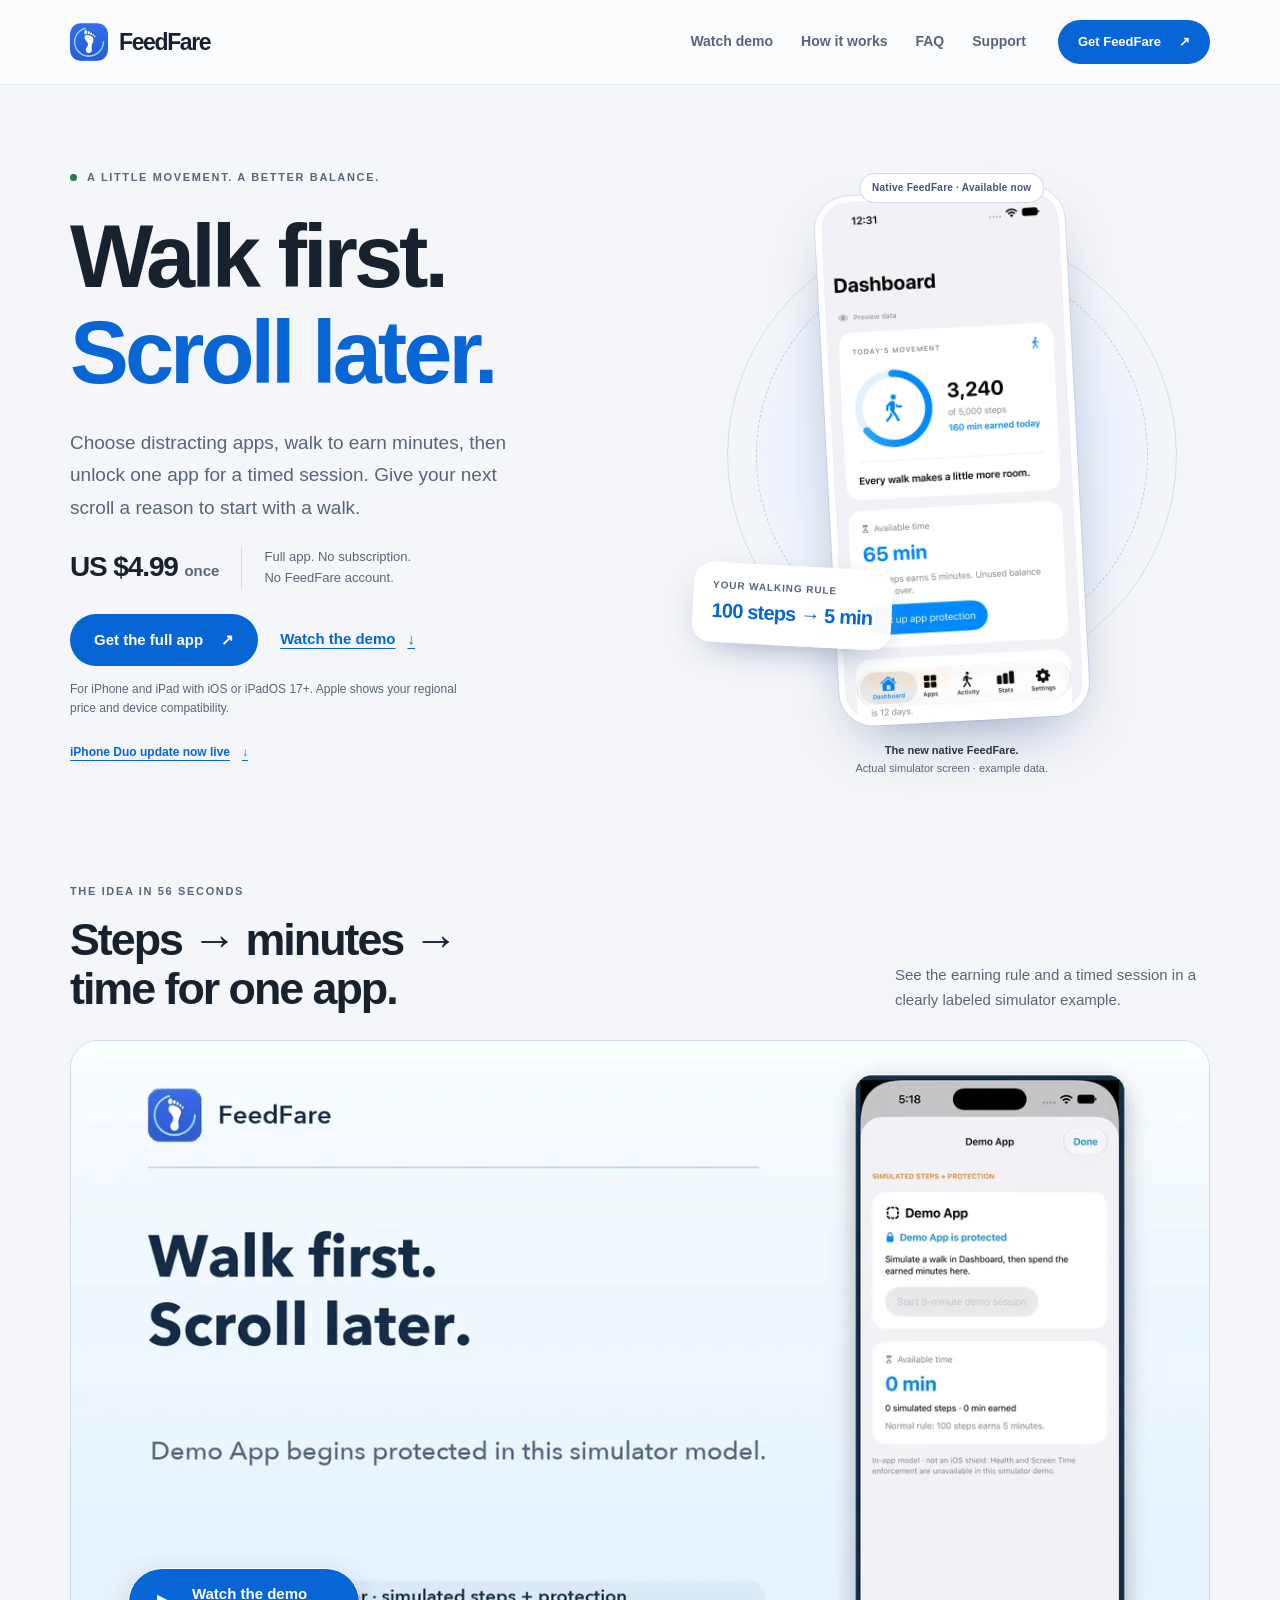
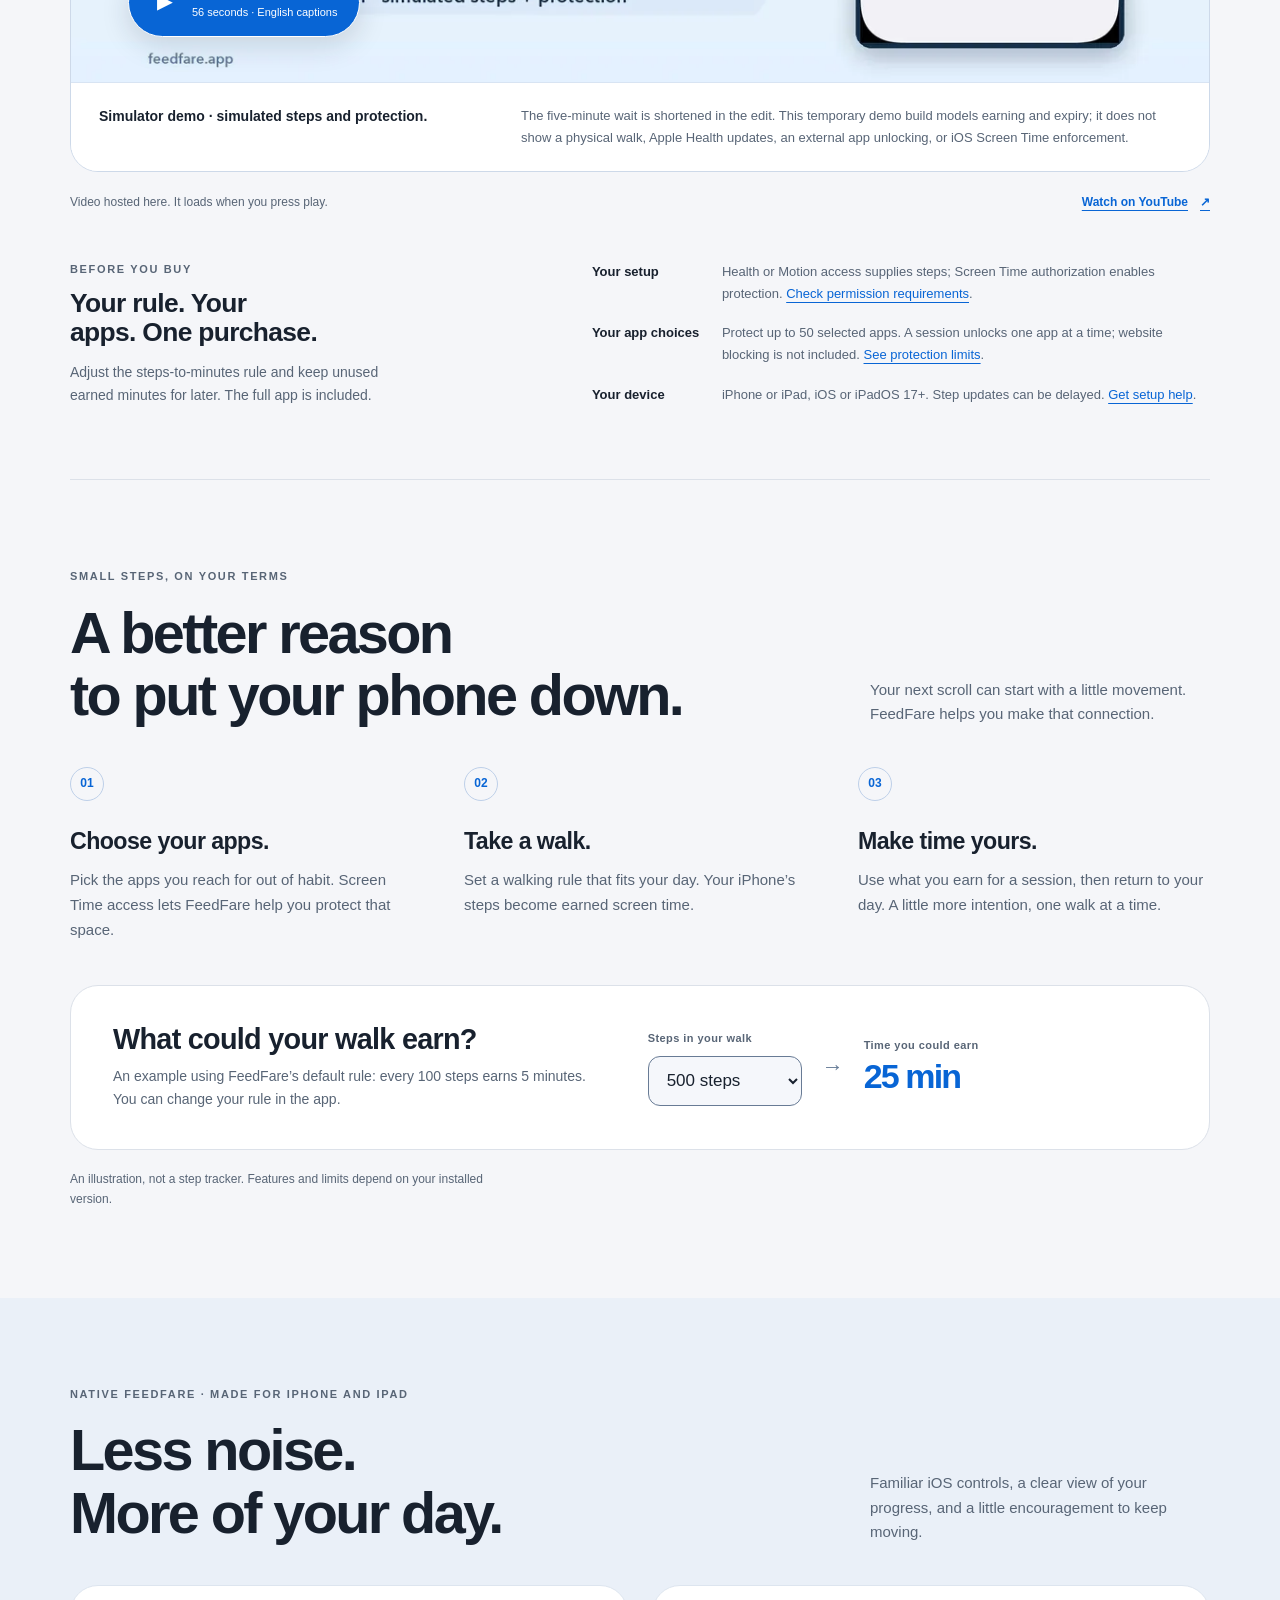
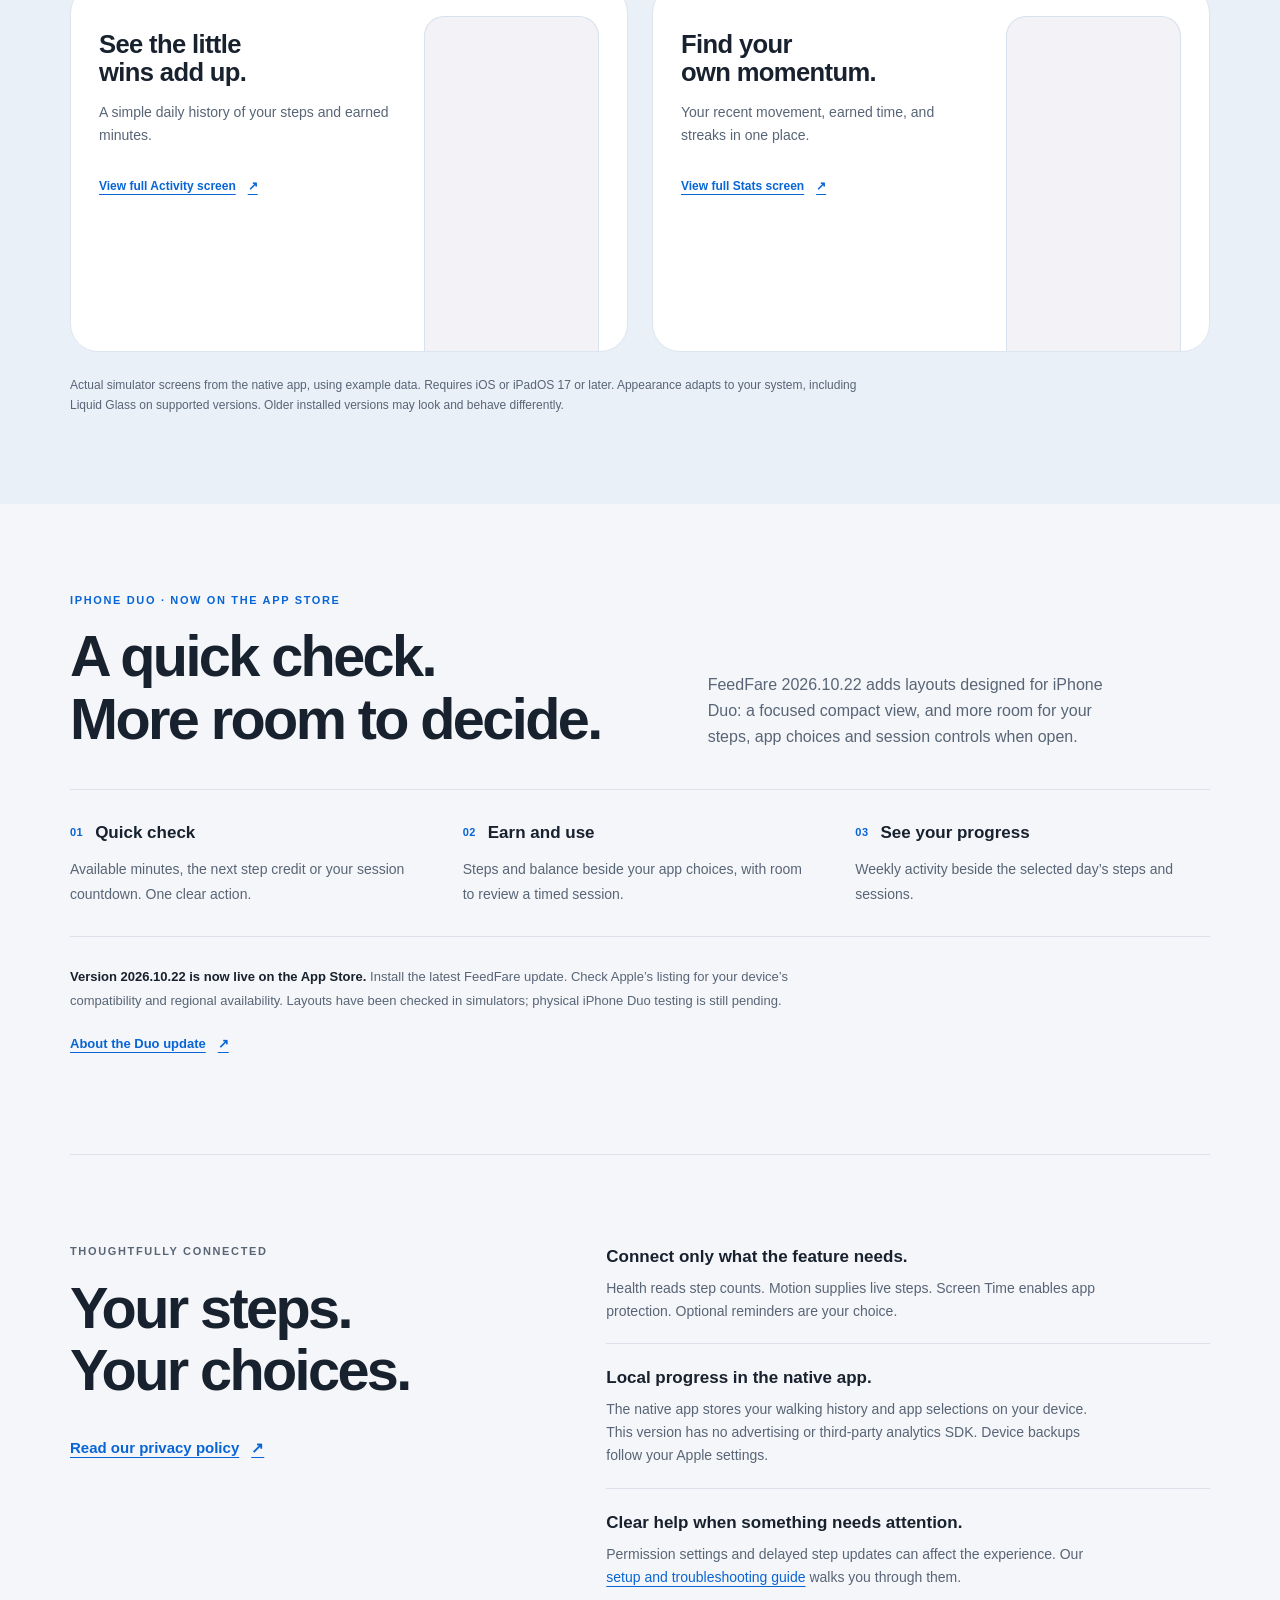
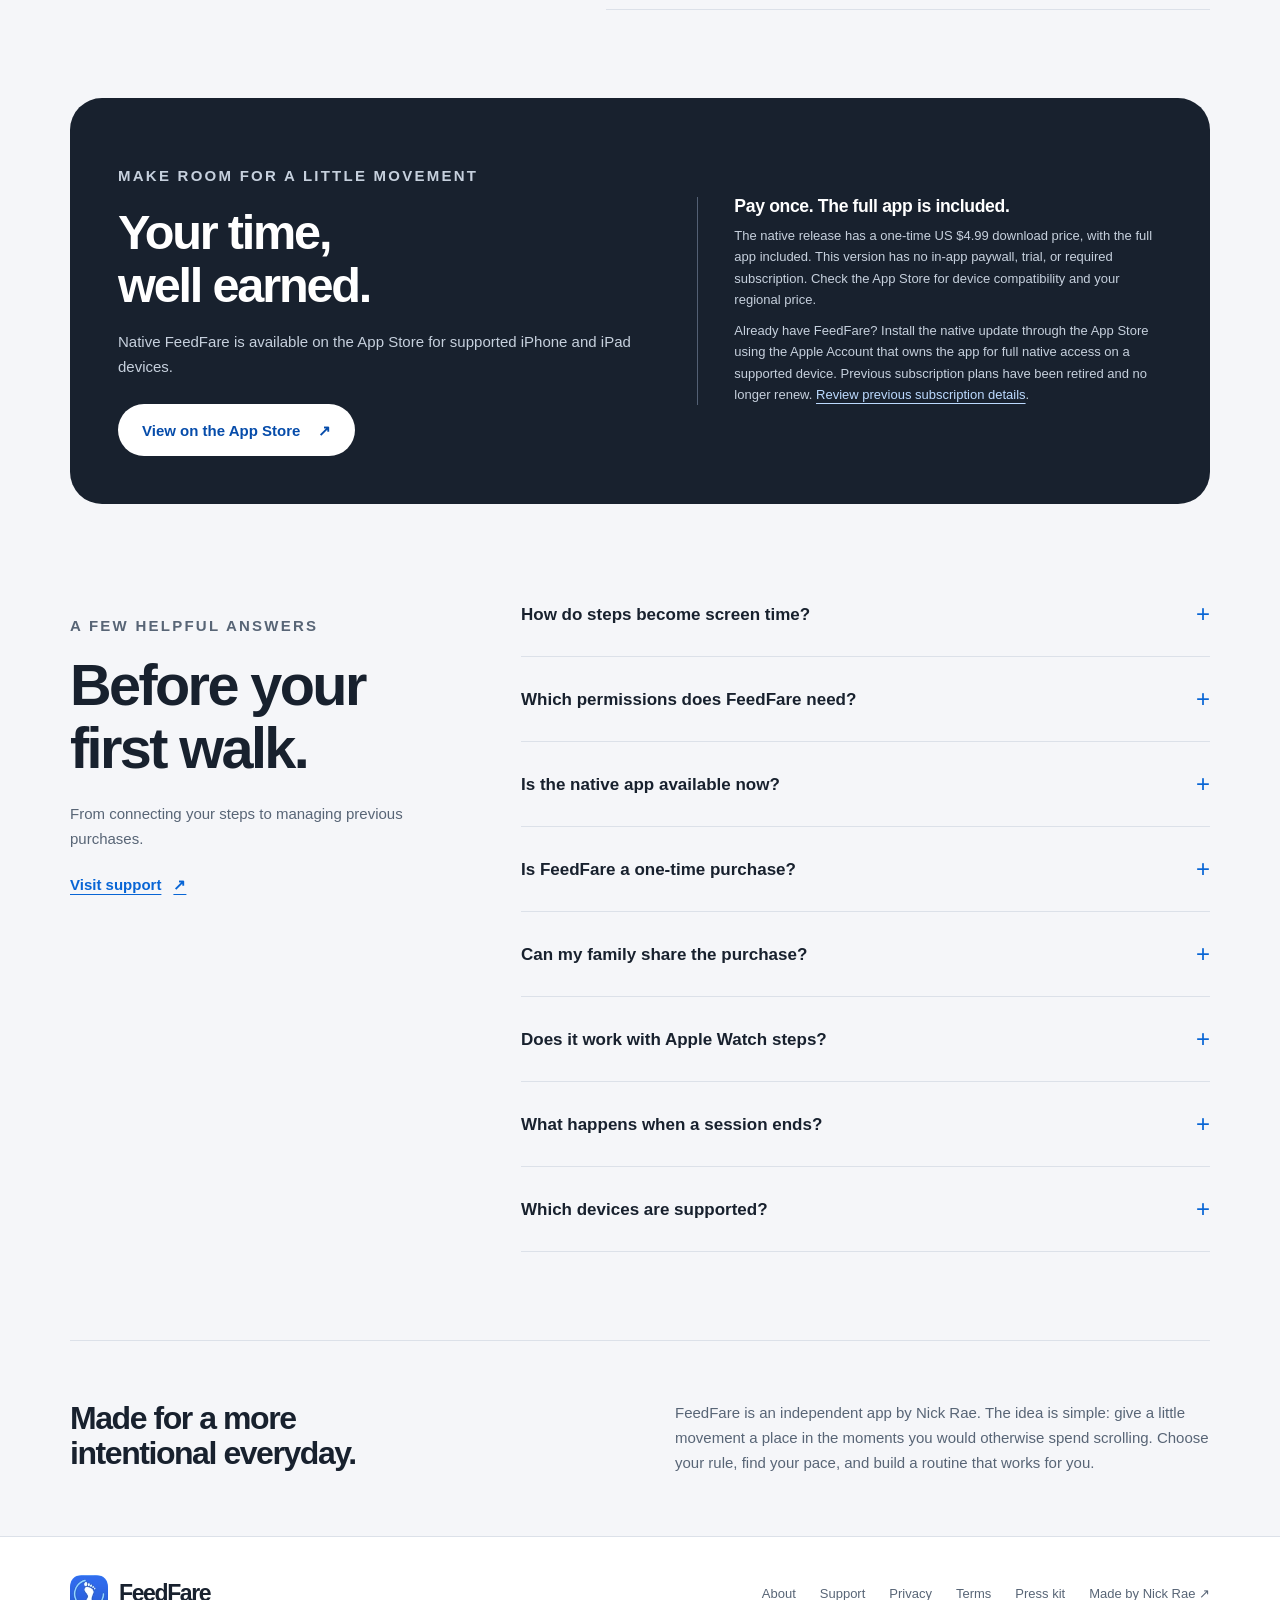
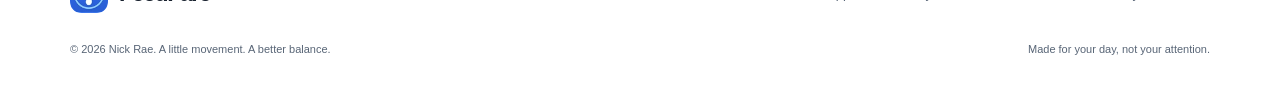
==== commit 740e6b62: "Announce Duo update live on the App Store" ====
--- a/index.html
+++ b/index.html
@@ -4,12 +4,12 @@
 <meta name="viewport" content="width=device-width, initial-scale=1">
 <meta name="referrer" content="strict-origin-when-cross-origin">
 <meta name="theme-color" content="#f5f6f9">
-<title>FeedFare — Walk first. Scroll later.</title><meta name="description" content="Turn your steps into earned screen time. Choose your apps, find your walking rule, and make room for a little movement. FeedFare for iPhone and iPad, with an approved iPhone Duo layout update.">
+<title>FeedFare — Walk first. Scroll later.</title><meta name="description" content="Turn your steps into earned screen time. Choose your apps, find your walking rule, and make room for a little movement. FeedFare for iPhone and iPad, with iPhone Duo layouts now on the App Store.">
 <link rel="canonical" href="https://feedfare.app/">
 <link rel="icon" href="assets/favicon.png?v=build29" type="image/png"><link rel="apple-touch-icon" href="assets/apple-touch-icon.png?v=build29">
 <meta name="apple-itunes-app" content="app-id=6758923557">
-<meta property="og:type" content="website"><meta property="og:url" content="https://feedfare.app/"><meta property="og:title" content="FeedFare — Walk first. Scroll later."><meta property="og:description" content="Turn your steps into earned screen time. Choose your apps, find your walking rule, and make room for a little movement. FeedFare for iPhone and iPad, with an approved iPhone Duo layout update."><meta property="og:image" content="https://feedfare.app/og-image.png?v=launch20261005"><meta property="og:image:width" content="1200"><meta property="og:image:height" content="630"><meta property="og:image:alt" content="FeedFare — Walk first. Scroll later. The native app with example progress.">
-<meta name="twitter:card" content="summary_large_image"><meta name="twitter:title" content="FeedFare — Walk first. Scroll later."><meta name="twitter:description" content="Turn your steps into earned screen time. Choose your apps, find your walking rule, and make room for a little movement. FeedFare for iPhone and iPad, with an approved iPhone Duo layout update."><meta name="twitter:image" content="https://feedfare.app/og-image.png?v=launch20261005">
+<meta property="og:type" content="website"><meta property="og:url" content="https://feedfare.app/"><meta property="og:title" content="FeedFare — Walk first. Scroll later."><meta property="og:description" content="Turn your steps into earned screen time. Choose your apps, find your walking rule, and make room for a little movement. FeedFare for iPhone and iPad, with iPhone Duo layouts now on the App Store."><meta property="og:image" content="https://feedfare.app/og-image.png?v=launch20261005"><meta property="og:image:width" content="1200"><meta property="og:image:height" content="630"><meta property="og:image:alt" content="FeedFare — Walk first. Scroll later. The native app with example progress.">
+<meta name="twitter:card" content="summary_large_image"><meta name="twitter:title" content="FeedFare — Walk first. Scroll later."><meta name="twitter:description" content="Turn your steps into earned screen time. Choose your apps, find your walking rule, and make room for a little movement. FeedFare for iPhone and iPad, with iPhone Duo layouts now on the App Store."><meta name="twitter:image" content="https://feedfare.app/og-image.png?v=launch20261005">
 
 <link rel="stylesheet" href="assets/site.css?v=20261022-duo">
 <script type="application/ld+json">{"@context":"https://schema.org","@type":"SoftwareApplication","name":"FeedFare","applicationCategory":"HealthApplication","operatingSystem":"iOS 17 or later; iPadOS 17 or later","url":"https://feedfare.app/","downloadUrl":"https://apps.apple.com/app/feedfare/id6758923557?ppid=fc80f820-a690-452a-95d4-76c93fce92d7","description":"Turn your daily steps into earned screen time for the apps you choose.","author":{"@type":"Person","name":"Nick Rae","url":"https://nickrae.net"}}</script>
@@ -18,12 +18,12 @@
 <header class="site-header"><nav class="wrap nav" aria-label="Main navigation">
 <a class="brand" href="https://feedfare.app/" aria-label="FeedFare home"><img src="assets/app-icon-64.webp?v=build29" srcset="assets/app-icon-128.webp?v=build29 2x" width="38" height="38" alt="" decoding="async"><span translate="no">FeedFare</span></a>
 <div class="nav-links"><a href="https://feedfare.app/#demo">Watch demo</a><a href="https://feedfare.app/#how-it-works">How it works</a><a href="https://feedfare.app/#faq">FAQ</a><a href="https://feedfare.app/support.html">Support</a></div>
-<a class="button button-small" href="https://apps.apple.com/app/feedfare/id6758923557?ppid=fc80f820-a690-452a-95d4-76c93fce92d7&amp;pt=1329661&amp;ct=site_navigation&amp;mt=8">Get FeedFare<span aria-hidden="true">↗</span></a></nav></header><main id="main"><section class="hero wrap" aria-labelledby="hero-title"><div class="hero-copy"><p class="eyebrow"><span class="eyebrow-dot" aria-hidden="true"></span>A little movement. A better balance.</p><h1 id="hero-title">Walk first.<span>Scroll later.</span></h1><p class="hero-description">Choose distracting apps, walk to earn minutes, then unlock one app for a timed session. Give your next scroll a reason to start with a walk.</p><div class="hero-offer"><strong>US $4.99 <span>once</span></strong><p>Full app. No subscription.<br>No FeedFare account.</p></div><div class="hero-actions"><a class="button " href="https://apps.apple.com/app/feedfare/id6758923557?ppid=fc80f820-a690-452a-95d4-76c93fce92d7&amp;pt=1329661&amp;ct=site_hero&amp;mt=8">Get the full app<span aria-hidden="true">↗</span></a><a class="text-link" href="#demo">Watch the demo <span aria-hidden="true">↓</span></a></div><p class="store-note">For iPhone and iPad with iOS or iPadOS 17+. Apple shows your regional price and device compatibility.</p><a class="text-link duo-intro-link" href="#iphone-duo">iPhone Duo update approved <span aria-hidden="true">↓</span></a></div><figure class="hero-visual"><div class="product-stage"><span class="preview-badge">Native FeedFare · Available now</span><div class="stage-orbit" aria-hidden="true"></div><div class="phone"><img src="assets/dashboard-native-480.webp" srcset="assets/dashboard-native-480.webp 480w, assets/dashboard-native-800.webp 800w" sizes="(max-width: 800px) 215px, 250px" width="480" height="1044" alt="FeedFare dashboard with example steps, earned minutes, and the walking rule." fetchpriority="high" decoding="async"></div><div class="earn-chip" aria-hidden="true"><span>Your walking rule</span><strong>100 steps → 5 min</strong></div></div><figcaption class="native-caption"><strong>The new native FeedFare.</strong><br>Actual simulator screen · example data.</figcaption></figure></section>
+<a class="button button-small" href="https://apps.apple.com/app/feedfare/id6758923557?ppid=fc80f820-a690-452a-95d4-76c93fce92d7&amp;pt=1329661&amp;ct=site_navigation&amp;mt=8">Get FeedFare<span aria-hidden="true">↗</span></a></nav></header><main id="main"><section class="hero wrap" aria-labelledby="hero-title"><div class="hero-copy"><p class="eyebrow"><span class="eyebrow-dot" aria-hidden="true"></span>A little movement. A better balance.</p><h1 id="hero-title">Walk first.<span>Scroll later.</span></h1><p class="hero-description">Choose distracting apps, walk to earn minutes, then unlock one app for a timed session. Give your next scroll a reason to start with a walk.</p><div class="hero-offer"><strong>US $4.99 <span>once</span></strong><p>Full app. No subscription.<br>No FeedFare account.</p></div><div class="hero-actions"><a class="button " href="https://apps.apple.com/app/feedfare/id6758923557?ppid=fc80f820-a690-452a-95d4-76c93fce92d7&amp;pt=1329661&amp;ct=site_hero&amp;mt=8">Get the full app<span aria-hidden="true">↗</span></a><a class="text-link" href="#demo">Watch the demo <span aria-hidden="true">↓</span></a></div><p class="store-note">For iPhone and iPad with iOS or iPadOS 17+. Apple shows your regional price and device compatibility.</p><a class="text-link duo-intro-link" href="#iphone-duo">iPhone Duo update now live <span aria-hidden="true">↓</span></a></div><figure class="hero-visual"><div class="product-stage"><span class="preview-badge">Native FeedFare · Available now</span><div class="stage-orbit" aria-hidden="true"></div><div class="phone"><img src="assets/dashboard-native-480.webp" srcset="assets/dashboard-native-480.webp 480w, assets/dashboard-native-800.webp 800w" sizes="(max-width: 800px) 215px, 250px" width="480" height="1044" alt="FeedFare dashboard with example steps, earned minutes, and the walking rule." fetchpriority="high" decoding="async"></div><div class="earn-chip" aria-hidden="true"><span>Your walking rule</span><strong>100 steps → 5 min</strong></div></div><figcaption class="native-caption"><strong>The new native FeedFare.</strong><br>Actual simulator screen · example data.</figcaption></figure></section>
 <section class="demo-section wrap" id="demo" aria-labelledby="demo-title"><div class="demo-heading"><div><p class="eyebrow">The idea in 56 seconds</p><h2 id="demo-title">Steps → minutes →<br>time for one app.</h2></div><p>See the earning rule and a timed session in a clearly labeled simulator example.</p></div><figure class="demo-figure"><div class="demo-player"><div class="demo-cover" id="demo-cover"><img src="assets/feedfare-demo-poster.webp" width="1200" height="675" alt="FeedFare simulator example with a Demo App shown protected and zero simulated steps." loading="lazy" decoding="async"><button class="demo-play" type="button" data-demo-play aria-controls="feedfare-demo"><span class="play-symbol" aria-hidden="true">▶</span><span>Watch the demo<small>56 seconds · English captions</small></span></button></div><video id="feedfare-demo" hidden controls playsinline preload="none" width="1920" height="1080" poster="assets/feedfare-demo-poster.webp" data-demo-source="assets/feedfare-demo-56s.mp4" aria-label="FeedFare simulator demonstration" aria-describedby="demo-disclosure"><track kind="captions" srclang="en" label="English" data-demo-track="assets/feedfare-demo-56s.vtt"></video></div><figcaption class="demo-disclosure" id="demo-disclosure"><strong>Simulator demo · simulated steps and protection.</strong><span>The five-minute wait is shortened in the edit. This temporary demo build models earning and expiry; it does not show a physical walk, Apple Health updates, an external app unlocking, or iOS Screen Time enforcement.</span></figcaption></figure><p class="demo-status" id="demo-status" role="status" hidden></p><div class="demo-footer"><p>Video hosted here. It loads when you press play.</p><a class="text-link" href="https://www.youtube.com/watch?v=EQfLgETl0m0">Watch on YouTube <span aria-hidden="true">↗</span></a></div><noscript><p class="demo-nojs">To watch without JavaScript, <a href="assets/feedfare-demo-56s.mp4">open the captioned 56-second video</a> or use the YouTube link above.</p></noscript><div class="purchase-check"><div><p class="eyebrow">Before you buy</p><h3>Your rule. Your apps. One purchase.</h3><p>Adjust the steps-to-minutes rule and keep unused earned minutes for later. The full app is included.</p></div><ul><li><strong>Your setup</strong><span>Health or Motion access supplies steps; Screen Time authorization enables protection. <a href="support.html#permissions">Check permission requirements</a>.</span></li><li><strong>Your app choices</strong><span>Protect up to 50 selected apps. A session unlocks one app at a time; website blocking is not included. <a href="support.html#screen-time">See protection limits</a>.</span></li><li><strong>Your device</strong><span>iPhone or iPad, iOS or iPadOS 17+. Step updates can be delayed. <a href="support.html#steps">Get setup help</a>.</span></li></ul></div></section>
 <section class="section border-top wrap" id="how-it-works" aria-labelledby="how-title"><div class="section-head"><div><p class="eyebrow">Small steps, on your terms</p><h2 id="how-title">A better reason<br>to put your phone down.</h2></div><p>Your next scroll can start with a little movement. FeedFare helps you make that connection.</p></div><div class="how-grid"><article class="step"><span class="step-number" aria-hidden="true">01</span><h3>Choose your apps.</h3><p>Pick the apps you reach for out of habit. Screen Time access lets FeedFare help you protect that space.</p></article><article class="step"><span class="step-number" aria-hidden="true">02</span><h3>Take a walk.</h3><p>Set a walking rule that fits your day. Your iPhone’s steps become earned screen time.</p></article><article class="step"><span class="step-number" aria-hidden="true">03</span><h3>Make time yours.</h3><p>Use what you earn for a session, then return to your day. A little more intention, one walk at a time.</p></article></div><div class="rule-panel"><div><h3>What could your walk earn?</h3><p>An example using FeedFare’s default rule: every 100 steps earns 5 minutes. You can change your rule in the app.</p></div><div><div class="rule-form"><div class="rule-input"><label for="example-steps">Steps in your walk</label><select id="example-steps" name="example-steps"><option value="100">100 steps</option><option value="500" selected>500 steps</option><option value="1000">1,000 steps</option><option value="2000">2,000 steps</option></select></div><span class="rule-arrow" aria-hidden="true">→</span><div class="rule-result"><span>Time you could earn</span><output id="example-minutes" for="example-steps" aria-live="polite" aria-atomic="true">25 min</output></div></div><noscript><p class="noscript-note">Example: 500 steps earns 25 minutes. Enable JavaScript to try other amounts.</p></noscript></div></div><p class="footnote">An illustration, not a step tracker. Features and limits depend on your installed version.</p></section>
 <section class="section preview-section" id="the-app" aria-labelledby="preview-title"><div class="wrap"><div class="section-head"><div><p class="eyebrow">Native FeedFare · Made for iPhone and iPad</p><h2 id="preview-title">Less noise.<br>More of your day.</h2></div><p>Familiar iOS controls, a clear view of your progress, and a little encouragement to keep moving.</p></div><div class="preview-layout"><article class="preview-card"><div class="preview-card-copy"><h3>See the little<br>wins add up.</h3><p>A simple daily history of your steps and earned minutes.</p><a class="text-link" href="assets/activity-native-800.webp">View full Activity screen <span aria-hidden="true">↗</span></a></div><div class="screenshot-window"><img src="assets/activity-native-480.webp" srcset="assets/activity-native-480.webp 480w, assets/activity-native-800.webp 800w" sizes="(max-width: 600px) 125px, 180px" width="480" height="1044" alt="FeedFare Activity screen showing example daily steps and earned minutes." loading="lazy" decoding="async"></div></article><article class="preview-card"><div class="preview-card-copy"><h3>Find your<br>own momentum.</h3><p>Your recent movement, earned time, and streaks in one place.</p><a class="text-link" href="assets/stats-native-800.webp">View full Stats screen <span aria-hidden="true">↗</span></a></div><div class="screenshot-window"><img src="assets/stats-native-480.webp" srcset="assets/stats-native-480.webp 480w, assets/stats-native-800.webp 800w" sizes="(max-width: 600px) 125px, 180px" width="480" height="1044" alt="FeedFare Stats screen with an example weekly steps chart." loading="lazy" decoding="async"></div></article></div><p class="preview-note">Actual simulator screens from the native app, using example data. Requires iOS or iPadOS 17 or later. Appearance adapts to your system, including Liquid Glass on supported versions. Older installed versions may look and behave differently.</p></div></section>
-<section class="section wrap duo-section" id="iphone-duo" aria-labelledby="duo-title"><div class="duo-heading"><div><p class="eyebrow">iPhone Duo · Update approved</p><h2 id="duo-title">A quick check.<br>More room to decide.</h2></div><p>FeedFare 2026.10.22 adds layouts designed for iPhone Duo: a focused compact view, and more room for your steps, app choices and session controls when open.</p></div><dl class="duo-plans"><div><dt><span class="duo-number" aria-hidden="true">01</span>Quick check</dt><dd>Available minutes, the next step credit or your session countdown. One clear action.</dd></div><div><dt><span class="duo-number" aria-hidden="true">02</span>Earn and use</dt><dd>Steps and balance beside your app choices, with room to review a timed session.</dd></div><div><dt><span class="duo-number" aria-hidden="true">03</span>See your progress</dt><dd>Weekly activity beside the selected day’s steps and sessions.</dd></div></dl><p class="duo-status"><strong>Version 2026.10.22 approved.</strong> App Store availability is updating; check Apple’s listing for the version offered to your device. Layouts have been checked in simulators; physical iPhone Duo testing is still pending.</p><a class="text-link" href="support.html#iphone-duo">About the Duo update <span aria-hidden="true">↗</span></a></section>
+<section class="section wrap duo-section" id="iphone-duo" aria-labelledby="duo-title"><div class="duo-heading"><div><p class="eyebrow">iPhone Duo · Now on the App Store</p><h2 id="duo-title">A quick check.<br>More room to decide.</h2></div><p>FeedFare 2026.10.22 adds layouts designed for iPhone Duo: a focused compact view, and more room for your steps, app choices and session controls when open.</p></div><dl class="duo-plans"><div><dt><span class="duo-number" aria-hidden="true">01</span>Quick check</dt><dd>Available minutes, the next step credit or your session countdown. One clear action.</dd></div><div><dt><span class="duo-number" aria-hidden="true">02</span>Earn and use</dt><dd>Steps and balance beside your app choices, with room to review a timed session.</dd></div><div><dt><span class="duo-number" aria-hidden="true">03</span>See your progress</dt><dd>Weekly activity beside the selected day’s steps and sessions.</dd></div></dl><p class="duo-status"><strong>Version 2026.10.22 is now live on the App Store.</strong> Install the latest FeedFare update. Check Apple’s listing for your device’s compatibility and regional availability. Layouts have been checked in simulators; physical iPhone Duo testing is still pending.</p><a class="text-link" href="support.html#iphone-duo">About the Duo update <span aria-hidden="true">↗</span></a></section>
 <section class="section wrap privacy-row" aria-labelledby="privacy-title"><div><p class="eyebrow">Thoughtfully connected</p><h2 id="privacy-title">Your steps.<br>Your choices.</h2><a class="text-link" href="privacy-policy.html">Read our privacy policy <span aria-hidden="true">↗</span></a></div><ul class="privacy-points"><li><strong>Connect only what the feature needs.</strong><p>Health reads step counts. Motion supplies live steps. Screen Time enables app protection. Optional reminders are your choice.</p></li><li><strong>Local progress in the native app.</strong><p>The native app stores your walking history and app selections on your device. This version has no advertising or third-party analytics SDK. Device backups follow your Apple settings.</p></li><li><strong>Clear help when something needs attention.</strong><p>Permission settings and delayed step updates can affect the experience. Our <a href="support.html">setup and troubleshooting guide</a> walks you through them.</p></li></ul></section>
 <section class="wrap" id="download" aria-labelledby="download-title"><div class="availability"><div><p class="eyebrow">Make room for a little movement</p><h2 id="download-title">Your time,<br>well earned.</h2><p>Native FeedFare is available on the App Store for supported iPhone and iPad devices.</p><a class="button button-light" href="https://apps.apple.com/app/feedfare/id6758923557?ppid=fc80f820-a690-452a-95d4-76c93fce92d7&amp;pt=1329661&amp;ct=site_download&amp;mt=8">View on the App Store<span aria-hidden="true">↗</span></a></div><div class="availability-notes"><h3>Pay once. The full app is included.</h3><p>The native release has a one-time US $4.99 download price, with the full app included. This version has no in-app paywall, trial, or required subscription. Check the App Store for device compatibility and your regional price.</p><p>Already have FeedFare? Install the native update through the App Store using the Apple Account that owns the app for full native access on a supported device. Previous subscription plans have been retired and no longer renew. <a href="support.html#billing">Review previous subscription details</a>.</p></div></div></section>
-<section class="section wrap faq-layout" id="faq" aria-labelledby="faq-title"><div class="faq-intro"><p class="eyebrow">A few helpful answers</p><h2 id="faq-title">Before your<br>first walk.</h2><p>From connecting your steps to managing previous purchases.</p><a class="text-link" href="support.html">Visit support <span aria-hidden="true">↗</span></a></div><div class="faq-list"><details><summary>How do steps become screen time?</summary><p>Choose your walking rule in FeedFare. The native app defaults to 100 steps earning 5 minutes. For example, 500 steps earns 25 minutes at that setting. Use earned minutes for timed access to a selected app. Features and limits in older installed versions may differ.</p></details><details><summary>Which permissions does FeedFare need?</summary><p>Apple Health access lets FeedFare read step counts. Motion &amp; Fitness provides live step counting. Screen Time access lets you choose apps to protect. Reminders are optional. <a href="support.html#permissions">See the setup guide</a> for what each permission does.</p></details><details><summary>Is the native app available now?</summary><p>Native FeedFare is available on the App Store for iPhone and iPad with iOS or iPadOS 17 or later. Check the listing for your device’s compatibility and regional availability. These screenshots show the native app with example data, and appearance varies with your system settings.</p></details><details><summary>Is FeedFare a one-time purchase?</summary><p>The native release has a one-time US $4.99 download price, with regional prices shown on the App Store. Check the App Store for your regional price before downloading. The full native app is included without an in-app paywall, trial, or required subscription. Existing FeedFare owners receive full native access when they install this update on a supported device. Previous subscription plans have been retired and no longer renew. You can review previous charges and any remaining subscription period in Apple’s subscription settings.</p></details><details><summary>Can my family share the purchase?</summary><p>FeedFare supports Apple Family Sharing for eligible family groups. Apple manages purchase sharing and eligibility. Each person sets up FeedFare on their own device; their app selections and earned minutes remain separate. This does not provide remote parental controls or a shared minute balance. <a href="https://support.apple.com/en-us/108380">Learn about Apple Family Sharing</a>.</p></details><details><summary>Does it work with Apple Watch steps?</summary><p>FeedFare can read steps that a compatible Apple Watch has synced to Apple Health on your iPhone. Those updates can arrive later. Open FeedFare and refresh if the total has not caught up. You do not need a watch to count steps with your iPhone.</p></details><details><summary>What happens when a session ends?</summary><p>In the native app, a session gives access to one selected app for the time you choose. Other selected apps stay protected, and the selected app is protected again when the session ends. Protection depends on Screen Time authorization. <a href="support.html#screen-time">Get help with app protection</a>.</p></details><details><summary>Which devices are supported?</summary><p>Native FeedFare supports iPhone and iPad with iOS or iPadOS 17 or later. Its appearance adapts to the system, including Liquid Glass on supported versions. Older devices may continue to run an earlier installed version with different features; check the App Store for compatibility and availability for your device. Version 2026.10.22 adds compact and expanded layouts designed for iPhone Duo and has been approved by Apple. App Store availability is updating; check Apple’s listing for the version available to your device. <a href="#iphone-duo">About the Duo update</a>.</p></details></div></section>
+<section class="section wrap faq-layout" id="faq" aria-labelledby="faq-title"><div class="faq-intro"><p class="eyebrow">A few helpful answers</p><h2 id="faq-title">Before your<br>first walk.</h2><p>From connecting your steps to managing previous purchases.</p><a class="text-link" href="support.html">Visit support <span aria-hidden="true">↗</span></a></div><div class="faq-list"><details><summary>How do steps become screen time?</summary><p>Choose your walking rule in FeedFare. The native app defaults to 100 steps earning 5 minutes. For example, 500 steps earns 25 minutes at that setting. Use earned minutes for timed access to a selected app. Features and limits in older installed versions may differ.</p></details><details><summary>Which permissions does FeedFare need?</summary><p>Apple Health access lets FeedFare read step counts. Motion &amp; Fitness provides live step counting. Screen Time access lets you choose apps to protect. Reminders are optional. <a href="support.html#permissions">See the setup guide</a> for what each permission does.</p></details><details><summary>Is the native app available now?</summary><p>Native FeedFare is available on the App Store for iPhone and iPad with iOS or iPadOS 17 or later. Check the listing for your device’s compatibility and regional availability. These screenshots show the native app with example data, and appearance varies with your system settings.</p></details><details><summary>Is FeedFare a one-time purchase?</summary><p>The native release has a one-time US $4.99 download price, with regional prices shown on the App Store. Check the App Store for your regional price before downloading. The full native app is included without an in-app paywall, trial, or required subscription. Existing FeedFare owners receive full native access when they install this update on a supported device. Previous subscription plans have been retired and no longer renew. You can review previous charges and any remaining subscription period in Apple’s subscription settings.</p></details><details><summary>Can my family share the purchase?</summary><p>FeedFare supports Apple Family Sharing for eligible family groups. Apple manages purchase sharing and eligibility. Each person sets up FeedFare on their own device; their app selections and earned minutes remain separate. This does not provide remote parental controls or a shared minute balance. <a href="https://support.apple.com/en-us/108380">Learn about Apple Family Sharing</a>.</p></details><details><summary>Does it work with Apple Watch steps?</summary><p>FeedFare can read steps that a compatible Apple Watch has synced to Apple Health on your iPhone. Those updates can arrive later. Open FeedFare and refresh if the total has not caught up. You do not need a watch to count steps with your iPhone.</p></details><details><summary>What happens when a session ends?</summary><p>In the native app, a session gives access to one selected app for the time you choose. Other selected apps stay protected, and the selected app is protected again when the session ends. Protection depends on Screen Time authorization. <a href="support.html#screen-time">Get help with app protection</a>.</p></details><details><summary>Which devices are supported?</summary><p>Native FeedFare supports iPhone and iPad with iOS or iPadOS 17 or later. Its appearance adapts to the system, including Liquid Glass on supported versions. Older devices may continue to run an earlier installed version with different features; check the App Store for compatibility and availability for your device. Version 2026.10.22 is now live on the App Store with compact and expanded layouts designed for iPhone Duo. Install the latest FeedFare update and check Apple’s listing for your device’s compatibility and regional availability. <a href="#iphone-duo">About the Duo update</a>.</p></details></div></section>
 <section class="about wrap" id="about" aria-labelledby="about-title"><h2 id="about-title">Made for a more<br>intentional everyday.</h2><p>FeedFare is an independent app by Nick Rae. The idea is simple: give a little movement a place in the moments you would otherwise spend scrolling. Choose your rule, find your pace, and build a routine that works for you.</p></section></main><footer class="footer"><div class="wrap"><div class="footer-top"><a class="brand" href="https://feedfare.app/"><img src="assets/app-icon-64.webp?v=build29" width="32" height="32" alt="" loading="lazy"><span translate="no">FeedFare</span></a><nav class="footer-links" aria-label="Footer navigation"><a href="https://feedfare.app/#about">About</a><a href="https://feedfare.app/support.html">Support</a><a href="https://feedfare.app/privacy-policy.html">Privacy</a><a href="https://feedfare.app/terms.html">Terms</a><a href="https://feedfare.app/press.html">Press kit</a><a href="https://nickrae.net">Made by Nick Rae ↗</a></nav></div><div class="footer-bottom"><span>© 2026 Nick Rae. A little movement. A better balance.</span><span>Made for your day, not your attention.</span></div></div></footer></body></html>
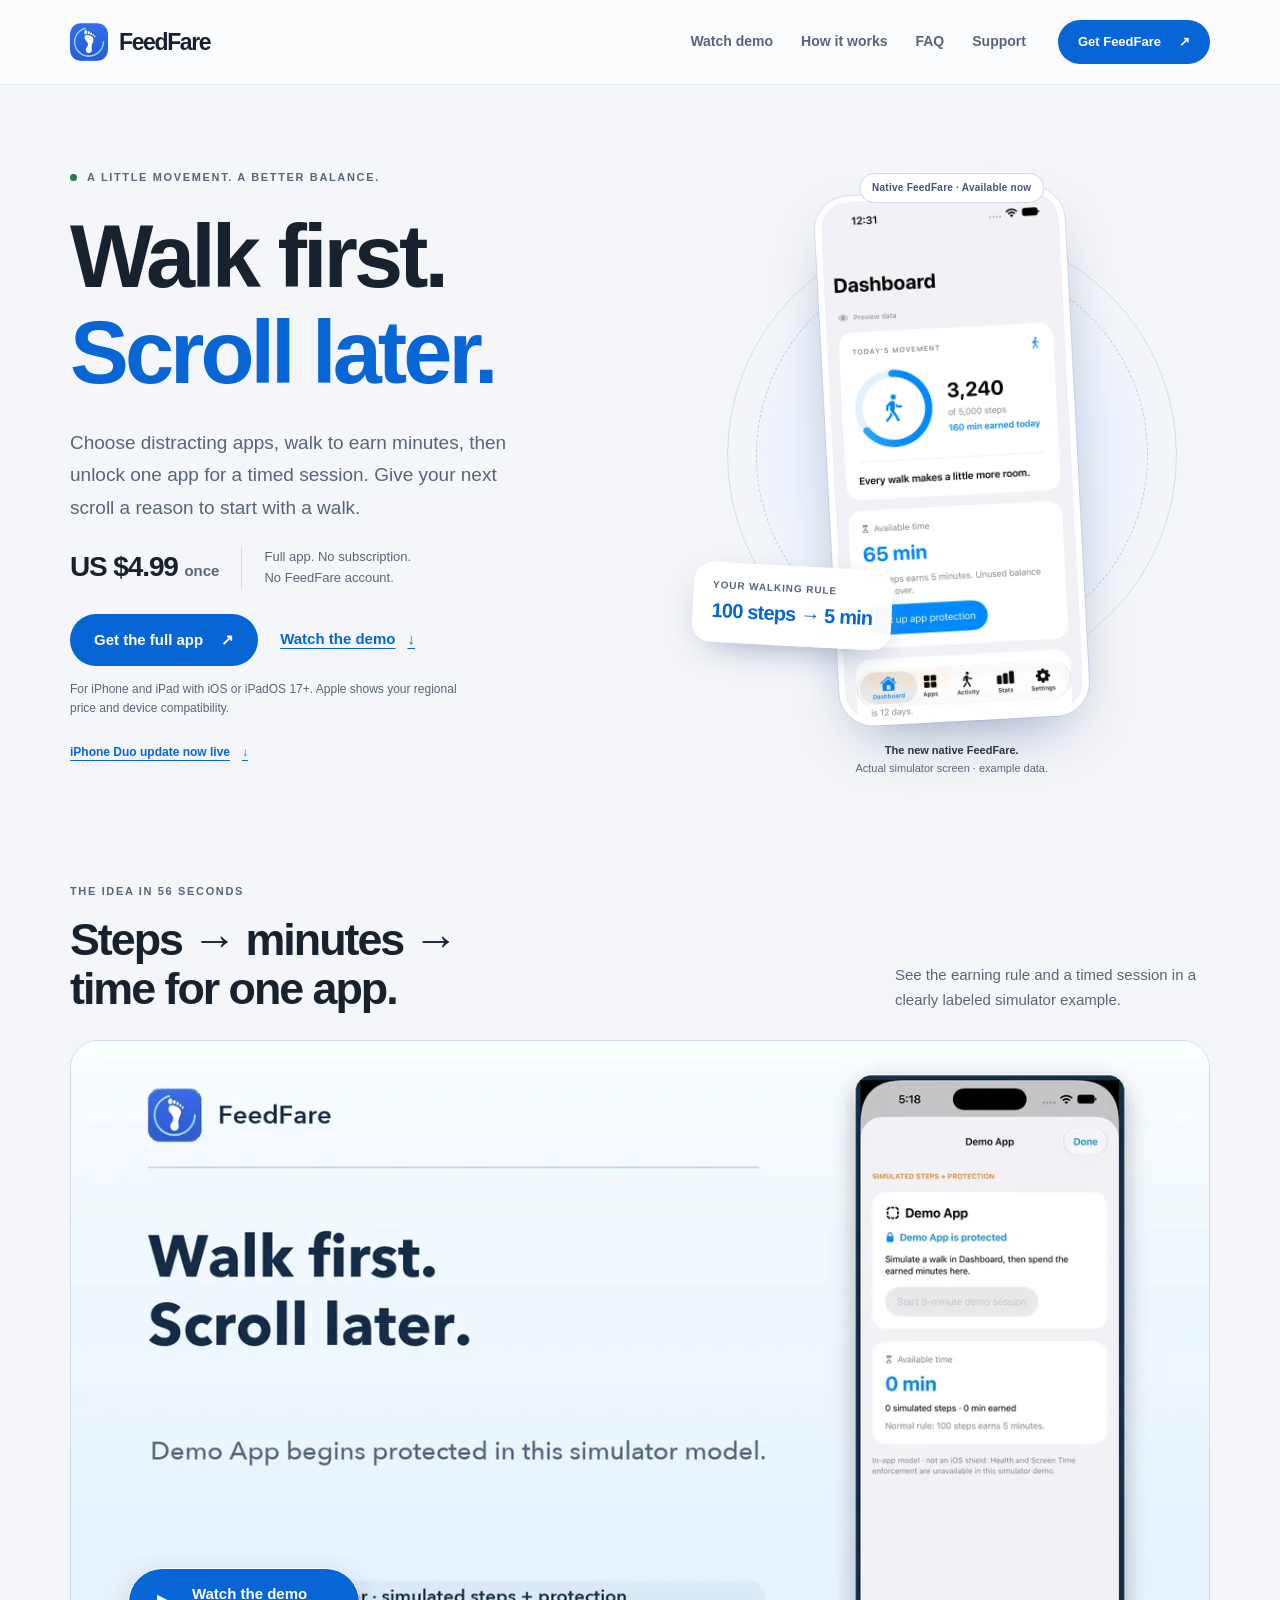
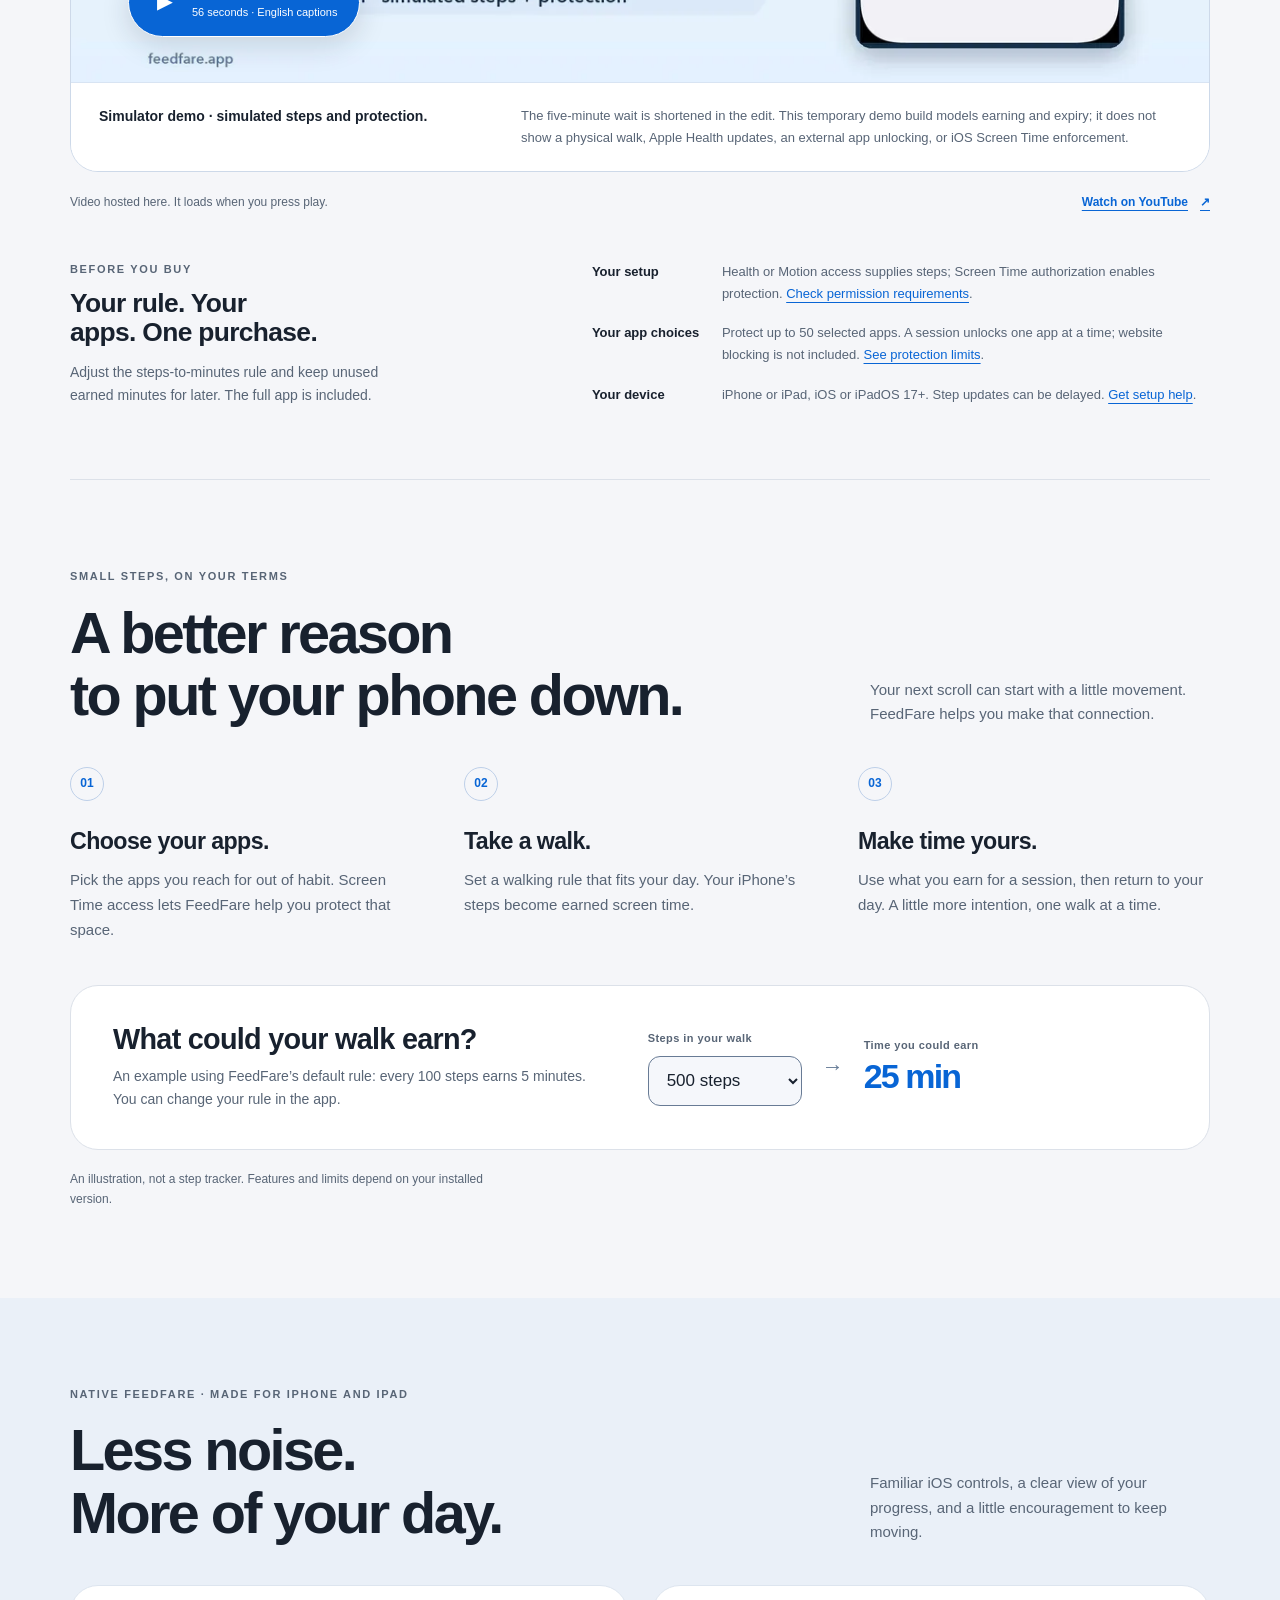
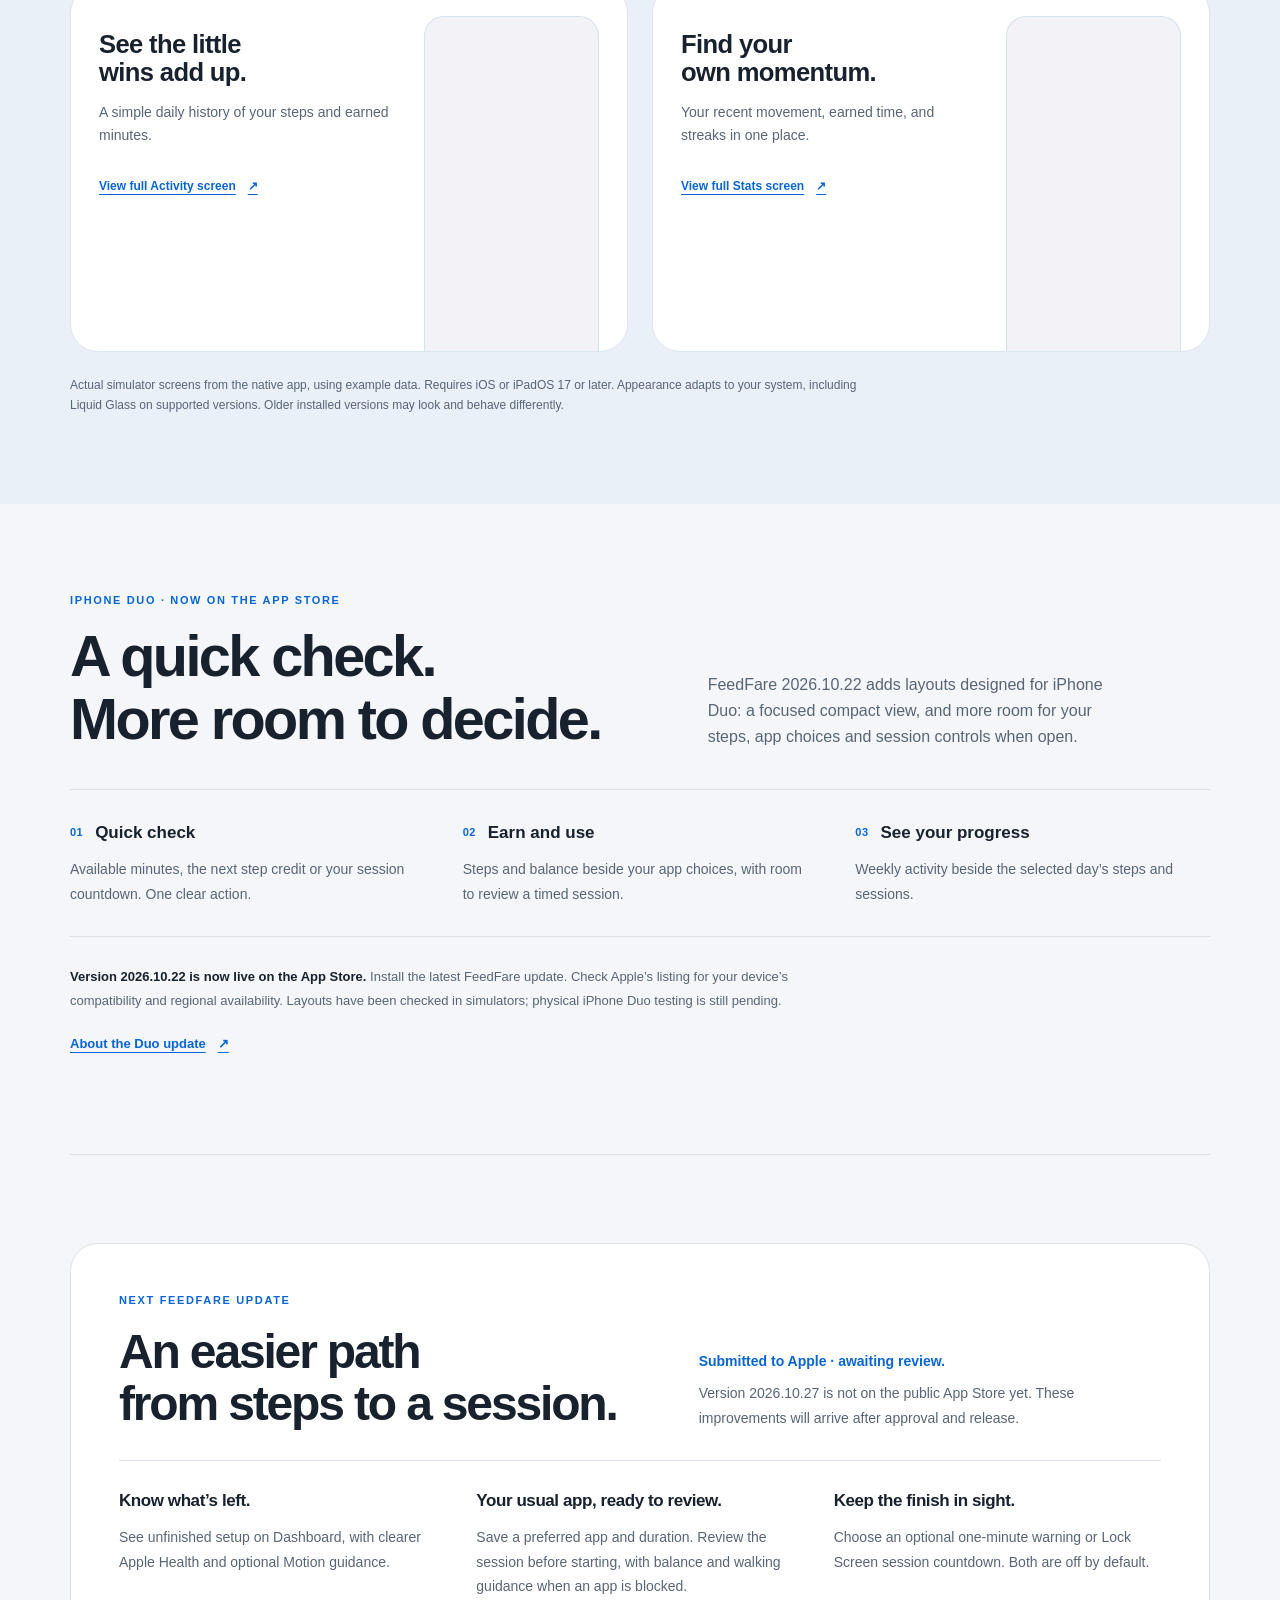
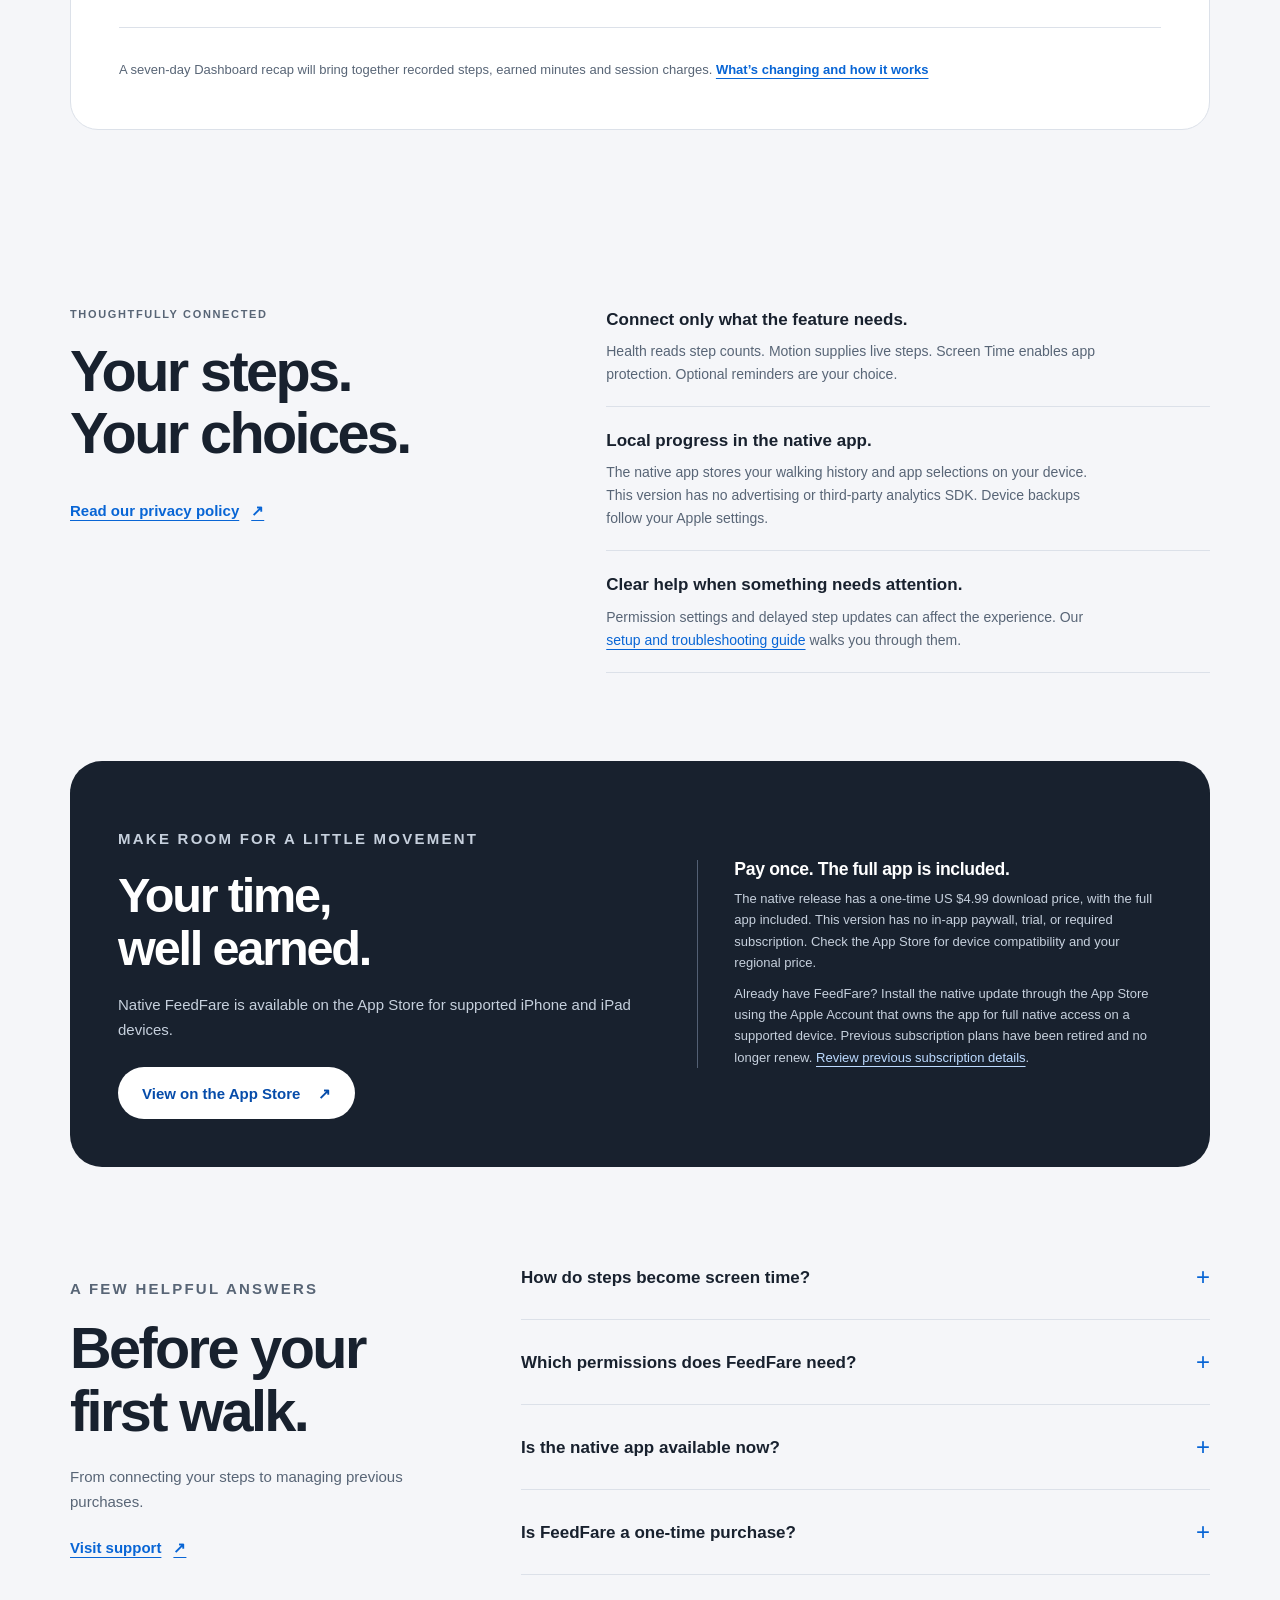
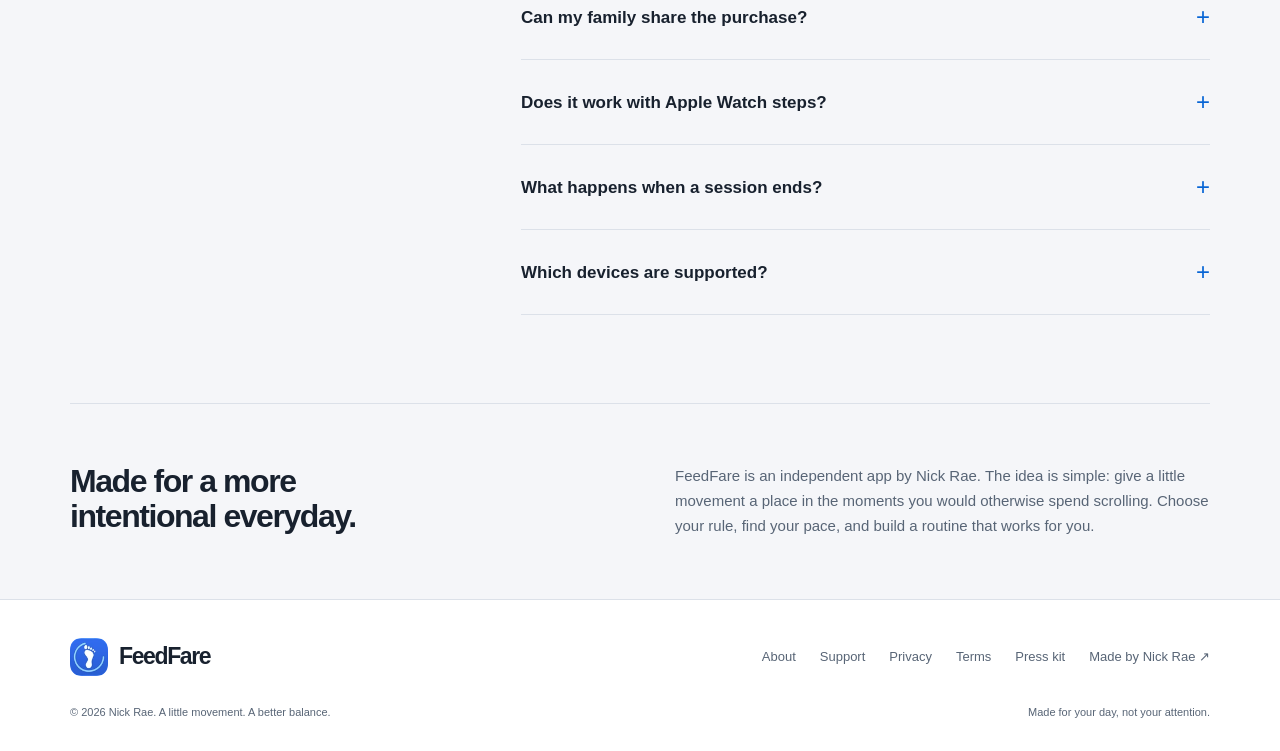
==== commit 4c76bfaf: "Update FeedFare website for submitted session and setup improvements" ====
--- a/index.html
+++ b/index.html
@@ -11,7 +11,7 @@
 <meta property="og:type" content="website"><meta property="og:url" content="https://feedfare.app/"><meta property="og:title" content="FeedFare — Walk first. Scroll later."><meta property="og:description" content="Turn your steps into earned screen time. Choose your apps, find your walking rule, and make room for a little movement. FeedFare for iPhone and iPad, with iPhone Duo layouts now on the App Store."><meta property="og:image" content="https://feedfare.app/og-image.png?v=launch20261005"><meta property="og:image:width" content="1200"><meta property="og:image:height" content="630"><meta property="og:image:alt" content="FeedFare — Walk first. Scroll later. The native app with example progress.">
 <meta name="twitter:card" content="summary_large_image"><meta name="twitter:title" content="FeedFare — Walk first. Scroll later."><meta name="twitter:description" content="Turn your steps into earned screen time. Choose your apps, find your walking rule, and make room for a little movement. FeedFare for iPhone and iPad, with iPhone Duo layouts now on the App Store."><meta name="twitter:image" content="https://feedfare.app/og-image.png?v=launch20261005">
 
-<link rel="stylesheet" href="assets/site.css?v=20261022-duo">
+<link rel="stylesheet" href="assets/site.css?v=20261029-session">
 <script type="application/ld+json">{"@context":"https://schema.org","@type":"SoftwareApplication","name":"FeedFare","applicationCategory":"HealthApplication","operatingSystem":"iOS 17 or later; iPadOS 17 or later","url":"https://feedfare.app/","downloadUrl":"https://apps.apple.com/app/feedfare/id6758923557?ppid=fc80f820-a690-452a-95d4-76c93fce92d7","description":"Turn your daily steps into earned screen time for the apps you choose.","author":{"@type":"Person","name":"Nick Rae","url":"https://nickrae.net"}}</script>
 <script src="assets/site.js?v=20261011" defer></script>
 </head><body id="top"><a class="skip-link" href="#main">Skip to content</a>
@@ -23,7 +23,8 @@
 <section class="section border-top wrap" id="how-it-works" aria-labelledby="how-title"><div class="section-head"><div><p class="eyebrow">Small steps, on your terms</p><h2 id="how-title">A better reason<br>to put your phone down.</h2></div><p>Your next scroll can start with a little movement. FeedFare helps you make that connection.</p></div><div class="how-grid"><article class="step"><span class="step-number" aria-hidden="true">01</span><h3>Choose your apps.</h3><p>Pick the apps you reach for out of habit. Screen Time access lets FeedFare help you protect that space.</p></article><article class="step"><span class="step-number" aria-hidden="true">02</span><h3>Take a walk.</h3><p>Set a walking rule that fits your day. Your iPhone’s steps become earned screen time.</p></article><article class="step"><span class="step-number" aria-hidden="true">03</span><h3>Make time yours.</h3><p>Use what you earn for a session, then return to your day. A little more intention, one walk at a time.</p></article></div><div class="rule-panel"><div><h3>What could your walk earn?</h3><p>An example using FeedFare’s default rule: every 100 steps earns 5 minutes. You can change your rule in the app.</p></div><div><div class="rule-form"><div class="rule-input"><label for="example-steps">Steps in your walk</label><select id="example-steps" name="example-steps"><option value="100">100 steps</option><option value="500" selected>500 steps</option><option value="1000">1,000 steps</option><option value="2000">2,000 steps</option></select></div><span class="rule-arrow" aria-hidden="true">→</span><div class="rule-result"><span>Time you could earn</span><output id="example-minutes" for="example-steps" aria-live="polite" aria-atomic="true">25 min</output></div></div><noscript><p class="noscript-note">Example: 500 steps earns 25 minutes. Enable JavaScript to try other amounts.</p></noscript></div></div><p class="footnote">An illustration, not a step tracker. Features and limits depend on your installed version.</p></section>
 <section class="section preview-section" id="the-app" aria-labelledby="preview-title"><div class="wrap"><div class="section-head"><div><p class="eyebrow">Native FeedFare · Made for iPhone and iPad</p><h2 id="preview-title">Less noise.<br>More of your day.</h2></div><p>Familiar iOS controls, a clear view of your progress, and a little encouragement to keep moving.</p></div><div class="preview-layout"><article class="preview-card"><div class="preview-card-copy"><h3>See the little<br>wins add up.</h3><p>A simple daily history of your steps and earned minutes.</p><a class="text-link" href="assets/activity-native-800.webp">View full Activity screen <span aria-hidden="true">↗</span></a></div><div class="screenshot-window"><img src="assets/activity-native-480.webp" srcset="assets/activity-native-480.webp 480w, assets/activity-native-800.webp 800w" sizes="(max-width: 600px) 125px, 180px" width="480" height="1044" alt="FeedFare Activity screen showing example daily steps and earned minutes." loading="lazy" decoding="async"></div></article><article class="preview-card"><div class="preview-card-copy"><h3>Find your<br>own momentum.</h3><p>Your recent movement, earned time, and streaks in one place.</p><a class="text-link" href="assets/stats-native-800.webp">View full Stats screen <span aria-hidden="true">↗</span></a></div><div class="screenshot-window"><img src="assets/stats-native-480.webp" srcset="assets/stats-native-480.webp 480w, assets/stats-native-800.webp 800w" sizes="(max-width: 600px) 125px, 180px" width="480" height="1044" alt="FeedFare Stats screen with an example weekly steps chart." loading="lazy" decoding="async"></div></article></div><p class="preview-note">Actual simulator screens from the native app, using example data. Requires iOS or iPadOS 17 or later. Appearance adapts to your system, including Liquid Glass on supported versions. Older installed versions may look and behave differently.</p></div></section>
 <section class="section wrap duo-section" id="iphone-duo" aria-labelledby="duo-title"><div class="duo-heading"><div><p class="eyebrow">iPhone Duo · Now on the App Store</p><h2 id="duo-title">A quick check.<br>More room to decide.</h2></div><p>FeedFare 2026.10.22 adds layouts designed for iPhone Duo: a focused compact view, and more room for your steps, app choices and session controls when open.</p></div><dl class="duo-plans"><div><dt><span class="duo-number" aria-hidden="true">01</span>Quick check</dt><dd>Available minutes, the next step credit or your session countdown. One clear action.</dd></div><div><dt><span class="duo-number" aria-hidden="true">02</span>Earn and use</dt><dd>Steps and balance beside your app choices, with room to review a timed session.</dd></div><div><dt><span class="duo-number" aria-hidden="true">03</span>See your progress</dt><dd>Weekly activity beside the selected day’s steps and sessions.</dd></div></dl><p class="duo-status"><strong>Version 2026.10.22 is now live on the App Store.</strong> Install the latest FeedFare update. Check Apple’s listing for your device’s compatibility and regional availability. Layouts have been checked in simulators; physical iPhone Duo testing is still pending.</p><a class="text-link" href="support.html#iphone-duo">About the Duo update <span aria-hidden="true">↗</span></a></section>
+<section class="section wrap update-section" id="next-update" aria-labelledby="update-title"><div class="update-panel"><div class="update-heading"><div><p class="eyebrow">Next FeedFare update</p><h2 id="update-title">An easier path<br>from steps to a session.</h2></div><p class="update-status"><strong>Submitted to Apple · awaiting review.</strong> Version 2026.10.27 is not on the public App Store yet. These improvements will arrive after approval and release.</p></div><div class="update-grid"><article><h3>Know what’s left.</h3><p>See unfinished setup on Dashboard, with clearer Apple Health and optional Motion guidance.</p></article><article><h3>Your usual app, ready to review.</h3><p>Save a preferred app and duration. Review the session before starting, with balance and walking guidance when an app is blocked.</p></article><article><h3>Keep the finish in sight.</h3><p>Choose an optional one-minute warning or Lock Screen session countdown. Both are off by default.</p></article></div><p class="update-footnote">A seven-day Dashboard recap will bring together recorded steps, earned minutes and session charges. <a href="support.html#next-update">What’s changing and how it works</a></p></div></section>
 <section class="section wrap privacy-row" aria-labelledby="privacy-title"><div><p class="eyebrow">Thoughtfully connected</p><h2 id="privacy-title">Your steps.<br>Your choices.</h2><a class="text-link" href="privacy-policy.html">Read our privacy policy <span aria-hidden="true">↗</span></a></div><ul class="privacy-points"><li><strong>Connect only what the feature needs.</strong><p>Health reads step counts. Motion supplies live steps. Screen Time enables app protection. Optional reminders are your choice.</p></li><li><strong>Local progress in the native app.</strong><p>The native app stores your walking history and app selections on your device. This version has no advertising or third-party analytics SDK. Device backups follow your Apple settings.</p></li><li><strong>Clear help when something needs attention.</strong><p>Permission settings and delayed step updates can affect the experience. Our <a href="support.html">setup and troubleshooting guide</a> walks you through them.</p></li></ul></section>
 <section class="wrap" id="download" aria-labelledby="download-title"><div class="availability"><div><p class="eyebrow">Make room for a little movement</p><h2 id="download-title">Your time,<br>well earned.</h2><p>Native FeedFare is available on the App Store for supported iPhone and iPad devices.</p><a class="button button-light" href="https://apps.apple.com/app/feedfare/id6758923557?ppid=fc80f820-a690-452a-95d4-76c93fce92d7&amp;pt=1329661&amp;ct=site_download&amp;mt=8">View on the App Store<span aria-hidden="true">↗</span></a></div><div class="availability-notes"><h3>Pay once. The full app is included.</h3><p>The native release has a one-time US $4.99 download price, with the full app included. This version has no in-app paywall, trial, or required subscription. Check the App Store for device compatibility and your regional price.</p><p>Already have FeedFare? Install the native update through the App Store using the Apple Account that owns the app for full native access on a supported device. Previous subscription plans have been retired and no longer renew. <a href="support.html#billing">Review previous subscription details</a>.</p></div></div></section>
-<section class="section wrap faq-layout" id="faq" aria-labelledby="faq-title"><div class="faq-intro"><p class="eyebrow">A few helpful answers</p><h2 id="faq-title">Before your<br>first walk.</h2><p>From connecting your steps to managing previous purchases.</p><a class="text-link" href="support.html">Visit support <span aria-hidden="true">↗</span></a></div><div class="faq-list"><details><summary>How do steps become screen time?</summary><p>Choose your walking rule in FeedFare. The native app defaults to 100 steps earning 5 minutes. For example, 500 steps earns 25 minutes at that setting. Use earned minutes for timed access to a selected app. Features and limits in older installed versions may differ.</p></details><details><summary>Which permissions does FeedFare need?</summary><p>Apple Health access lets FeedFare read step counts. Motion &amp; Fitness provides live step counting. Screen Time access lets you choose apps to protect. Reminders are optional. <a href="support.html#permissions">See the setup guide</a> for what each permission does.</p></details><details><summary>Is the native app available now?</summary><p>Native FeedFare is available on the App Store for iPhone and iPad with iOS or iPadOS 17 or later. Check the listing for your device’s compatibility and regional availability. These screenshots show the native app with example data, and appearance varies with your system settings.</p></details><details><summary>Is FeedFare a one-time purchase?</summary><p>The native release has a one-time US $4.99 download price, with regional prices shown on the App Store. Check the App Store for your regional price before downloading. The full native app is included without an in-app paywall, trial, or required subscription. Existing FeedFare owners receive full native access when they install this update on a supported device. Previous subscription plans have been retired and no longer renew. You can review previous charges and any remaining subscription period in Apple’s subscription settings.</p></details><details><summary>Can my family share the purchase?</summary><p>FeedFare supports Apple Family Sharing for eligible family groups. Apple manages purchase sharing and eligibility. Each person sets up FeedFare on their own device; their app selections and earned minutes remain separate. This does not provide remote parental controls or a shared minute balance. <a href="https://support.apple.com/en-us/108380">Learn about Apple Family Sharing</a>.</p></details><details><summary>Does it work with Apple Watch steps?</summary><p>FeedFare can read steps that a compatible Apple Watch has synced to Apple Health on your iPhone. Those updates can arrive later. Open FeedFare and refresh if the total has not caught up. You do not need a watch to count steps with your iPhone.</p></details><details><summary>What happens when a session ends?</summary><p>In the native app, a session gives access to one selected app for the time you choose. Other selected apps stay protected, and the selected app is protected again when the session ends. Protection depends on Screen Time authorization. <a href="support.html#screen-time">Get help with app protection</a>.</p></details><details><summary>Which devices are supported?</summary><p>Native FeedFare supports iPhone and iPad with iOS or iPadOS 17 or later. Its appearance adapts to the system, including Liquid Glass on supported versions. Older devices may continue to run an earlier installed version with different features; check the App Store for compatibility and availability for your device. Version 2026.10.22 is now live on the App Store with compact and expanded layouts designed for iPhone Duo. Install the latest FeedFare update and check Apple’s listing for your device’s compatibility and regional availability. <a href="#iphone-duo">About the Duo update</a>.</p></details></div></section>
+<section class="section wrap faq-layout" id="faq" aria-labelledby="faq-title"><div class="faq-intro"><p class="eyebrow">A few helpful answers</p><h2 id="faq-title">Before your<br>first walk.</h2><p>From connecting your steps to managing previous purchases.</p><a class="text-link" href="support.html">Visit support <span aria-hidden="true">↗</span></a></div><div class="faq-list"><details><summary>How do steps become screen time?</summary><p>Choose your walking rule in FeedFare. The native app defaults to 100 steps earning 5 minutes. For example, 500 steps earns 25 minutes at that setting. Use earned minutes for timed access to a selected app. Features and limits in older installed versions may differ.</p></details><details><summary>Which permissions does FeedFare need?</summary><p>Apple Health access lets FeedFare read step counts. Motion &amp; Fitness provides live step counting. Screen Time access lets you choose apps to protect. Reminders are optional. <a href="support.html#permissions">See the setup guide</a> for what each permission does.</p></details><details><summary>Is the native app available now?</summary><p>Native FeedFare is available on the App Store for iPhone and iPad with iOS or iPadOS 17 or later. Check the listing for your device’s compatibility and regional availability. These screenshots show the native app with example data, and appearance varies with your system settings.</p></details><details><summary>Is FeedFare a one-time purchase?</summary><p>The native release has a one-time US $4.99 download price, with regional prices shown on the App Store. Check the App Store for your regional price before downloading. The full native app is included without an in-app paywall, trial, or required subscription. Existing FeedFare owners receive full native access when they install this update on a supported device. Previous subscription plans have been retired and no longer renew. You can review previous charges and any remaining subscription period in Apple’s subscription settings.</p></details><details><summary>Can my family share the purchase?</summary><p>FeedFare supports Apple Family Sharing for eligible family groups. Apple manages purchase sharing and eligibility. Each person sets up FeedFare on their own device; their app selections and earned minutes remain separate. This does not provide remote parental controls or a shared minute balance. <a href="https://support.apple.com/en-us/108380">Learn about Apple Family Sharing</a>.</p></details><details><summary>Does it work with Apple Watch steps?</summary><p>FeedFare can read steps that a compatible Apple Watch has synced to Apple Health on your iPhone. Those updates can arrive later. Open FeedFare and refresh if the total has not caught up. You do not need a watch to count steps with your iPhone.</p></details><details><summary>What happens when a session ends?</summary><p>A session gives access to one selected app for the time you choose. Its clock keeps running when you switch apps or lock the device; it does not measure foreground app use. Other selected apps stay protected. Ending early returns unused whole minutes, and protection returns when the session ends. Protection depends on Screen Time authorization. <a href="support.html#screen-time">Get help with app protection</a>.</p></details><details><summary>Which devices are supported?</summary><p>Native FeedFare supports iPhone and iPad with iOS or iPadOS 17 or later. Its appearance adapts to the system, including Liquid Glass on supported versions. Older devices may continue to run an earlier installed version with different features; check the App Store for compatibility and availability for your device. Version 2026.10.22 is now live on the App Store with compact and expanded layouts designed for iPhone Duo. Install the latest FeedFare update and check Apple’s listing for your device’s compatibility and regional availability. <a href="#iphone-duo">About the Duo update</a>.</p></details></div></section>
 <section class="about wrap" id="about" aria-labelledby="about-title"><h2 id="about-title">Made for a more<br>intentional everyday.</h2><p>FeedFare is an independent app by Nick Rae. The idea is simple: give a little movement a place in the moments you would otherwise spend scrolling. Choose your rule, find your pace, and build a routine that works for you.</p></section></main><footer class="footer"><div class="wrap"><div class="footer-top"><a class="brand" href="https://feedfare.app/"><img src="assets/app-icon-64.webp?v=build29" width="32" height="32" alt="" loading="lazy"><span translate="no">FeedFare</span></a><nav class="footer-links" aria-label="Footer navigation"><a href="https://feedfare.app/#about">About</a><a href="https://feedfare.app/support.html">Support</a><a href="https://feedfare.app/privacy-policy.html">Privacy</a><a href="https://feedfare.app/terms.html">Terms</a><a href="https://feedfare.app/press.html">Press kit</a><a href="https://nickrae.net">Made by Nick Rae ↗</a></nav></div><div class="footer-bottom"><span>© 2026 Nick Rae. A little movement. A better balance.</span><span>Made for your day, not your attention.</span></div></div></footer></body></html>
--- a/assets/site.css
+++ b/assets/site.css
@@ -32,3 +32,9 @@
 @media(max-width:800px){.duo-heading{grid-template-columns:1fr;gap:22px}.duo-heading>p{max-width:580px;font-size:15px}.duo-plans{gap:25px}.duo-plans dt{font-size:16px}}
 @media(max-width:600px){.duo-heading h2{font-size:2.35rem}.duo-plans{grid-template-columns:1fr;gap:24px;margin-top:28px;padding-block:25px}.duo-plans dd{margin-top:7px}.duo-status{font-size:12px}.duo-intro-link{font-size:12px}}
 @media print{.duo-heading,.duo-plans{display:block}.duo-plans>div{margin-block:15px}}
+
+/* A clearly separated preview of the next update, within FeedFare's existing visual language. */
+.update-panel{padding:clamp(26px,4vw,48px);border:1px solid var(--line);border-radius:28px;background:#fff}.update-heading{display:grid;grid-template-columns:1.15fr 1fr;gap:48px;align-items:end}.update-heading .eyebrow{color:var(--blue);margin-bottom:16px}.update-heading h2{font-size:clamp(2rem,4vw,3rem)}.update-status{font-size:14px;color:var(--muted);line-height:1.75}.update-status strong{display:block;color:var(--blue);margin-bottom:8px}.update-grid{display:grid;grid-template-columns:repeat(3,minmax(0,1fr));gap:30px;margin-block:30px;padding-block:28px;border-block:1px solid var(--line)}.update-grid h3{font-size:17px;line-height:1.4;margin:0 0 12px}.update-grid p{font-size:14px;color:var(--muted);line-height:1.75}.update-footnote{font-size:13px;line-height:1.8;color:var(--muted);max-width:850px}.update-footnote a{font-weight:600}
+@media(max-width:800px){.update-heading{grid-template-columns:1fr;gap:22px}.update-grid{gap:22px}}
+@media(max-width:600px){.update-panel{border-radius:22px;padding:25px}.update-grid{grid-template-columns:1fr;gap:23px;margin-block:25px;padding-block:25px}.update-heading h2{font-size:2.1rem}.update-status{font-size:13px}}
+@media print{.update-heading,.update-grid{display:block}.update-grid article{margin-block:15px}}
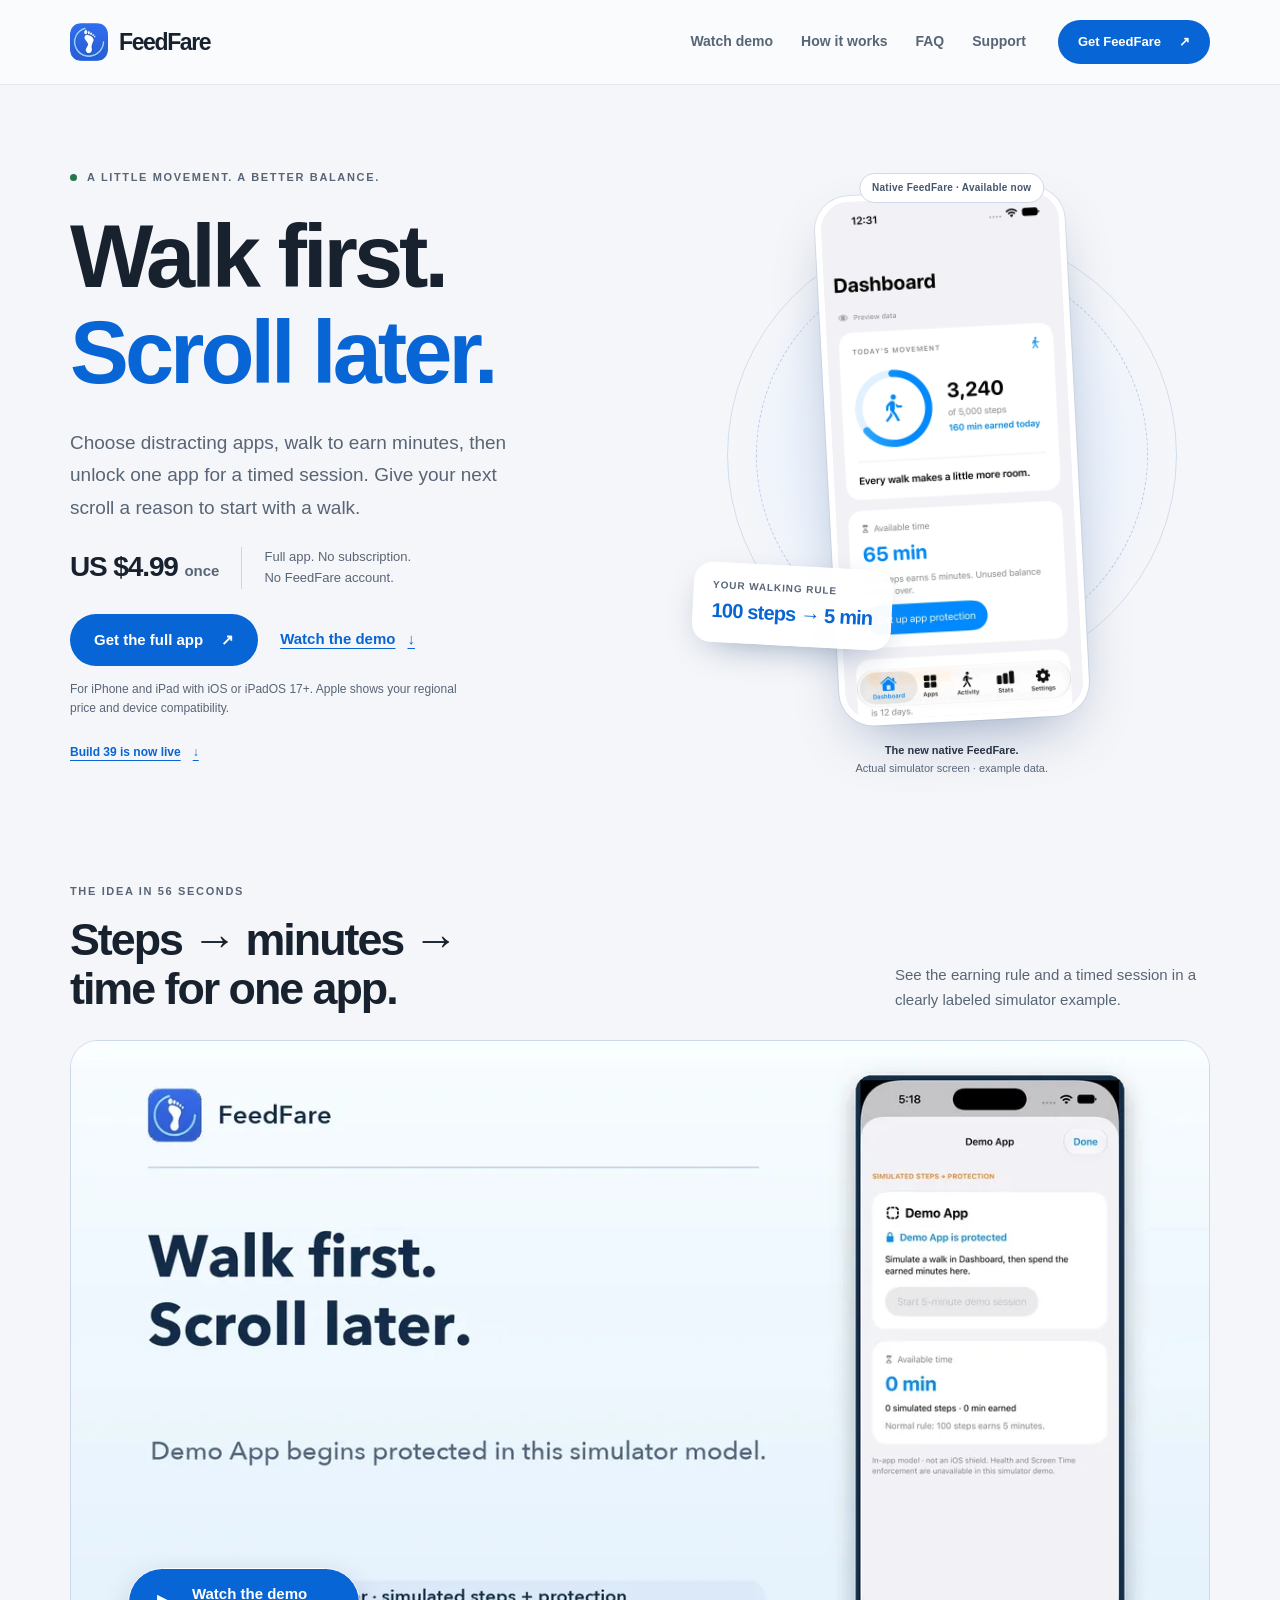
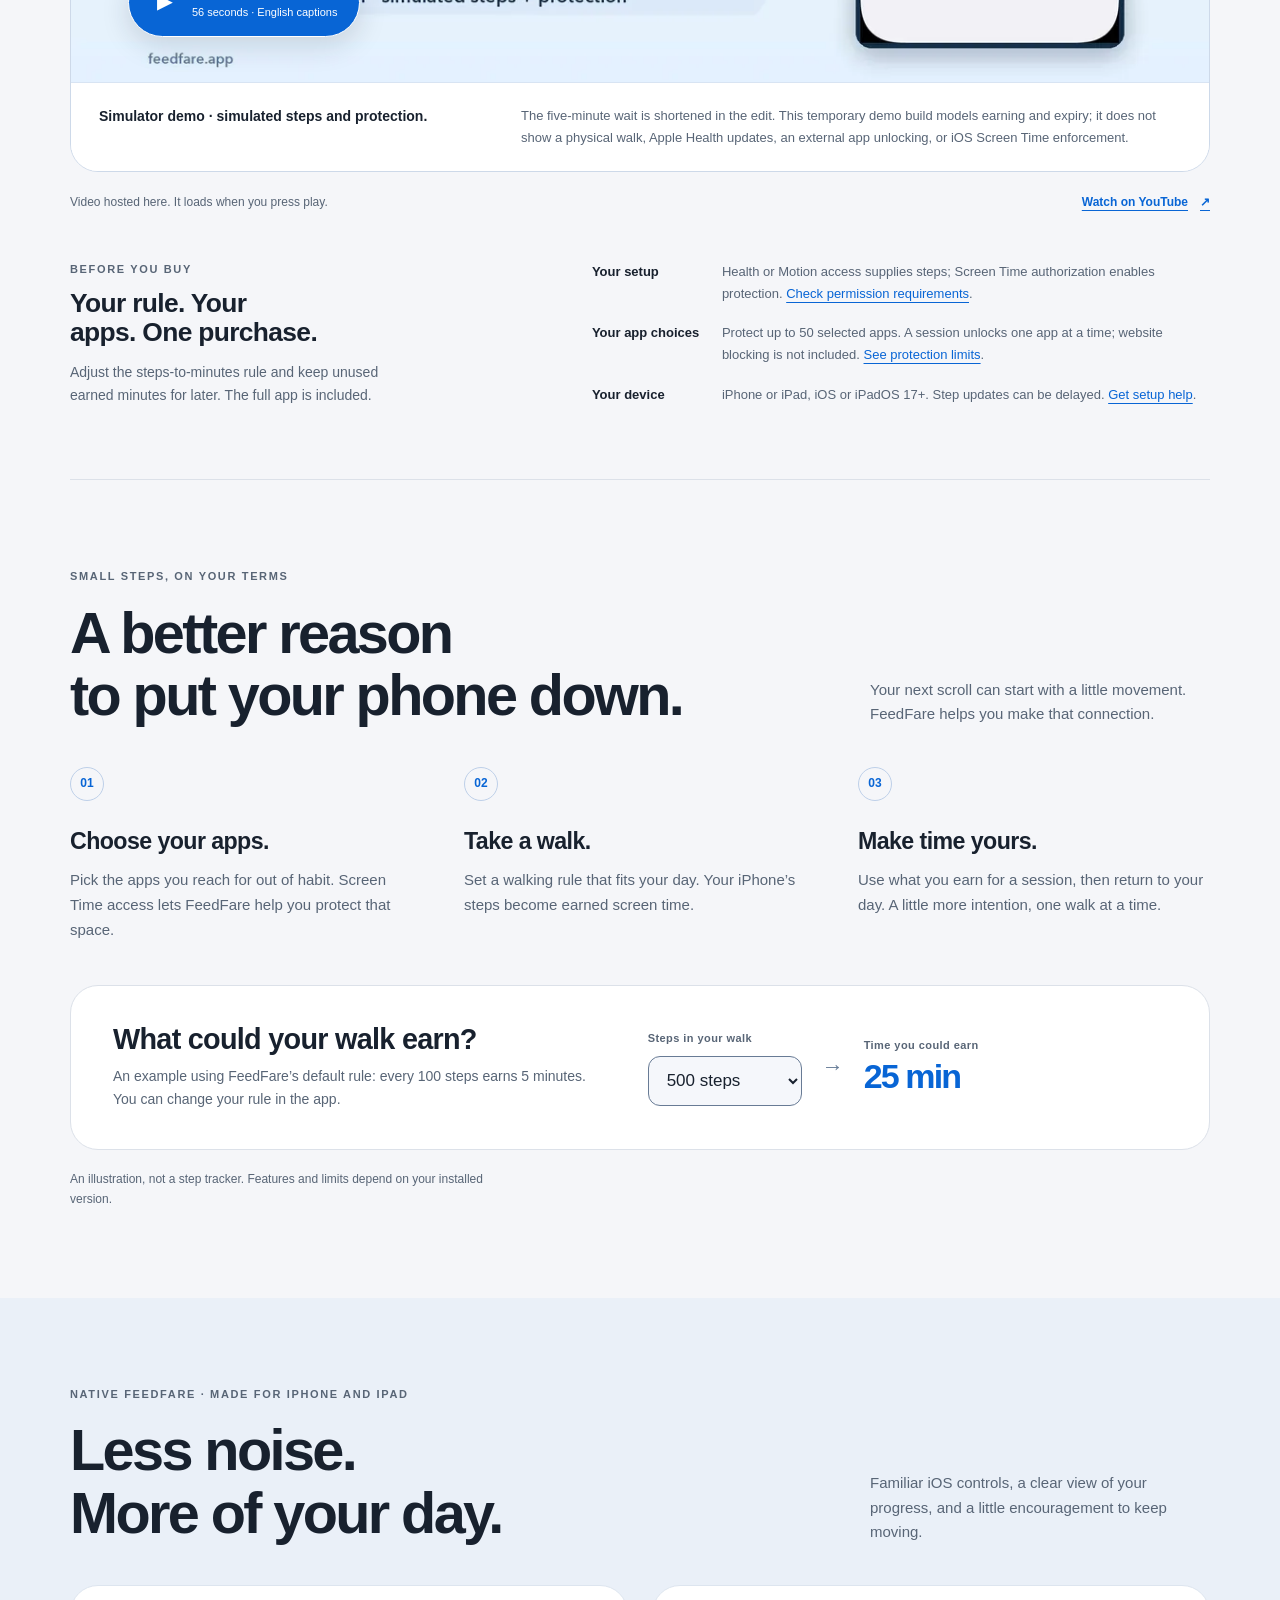
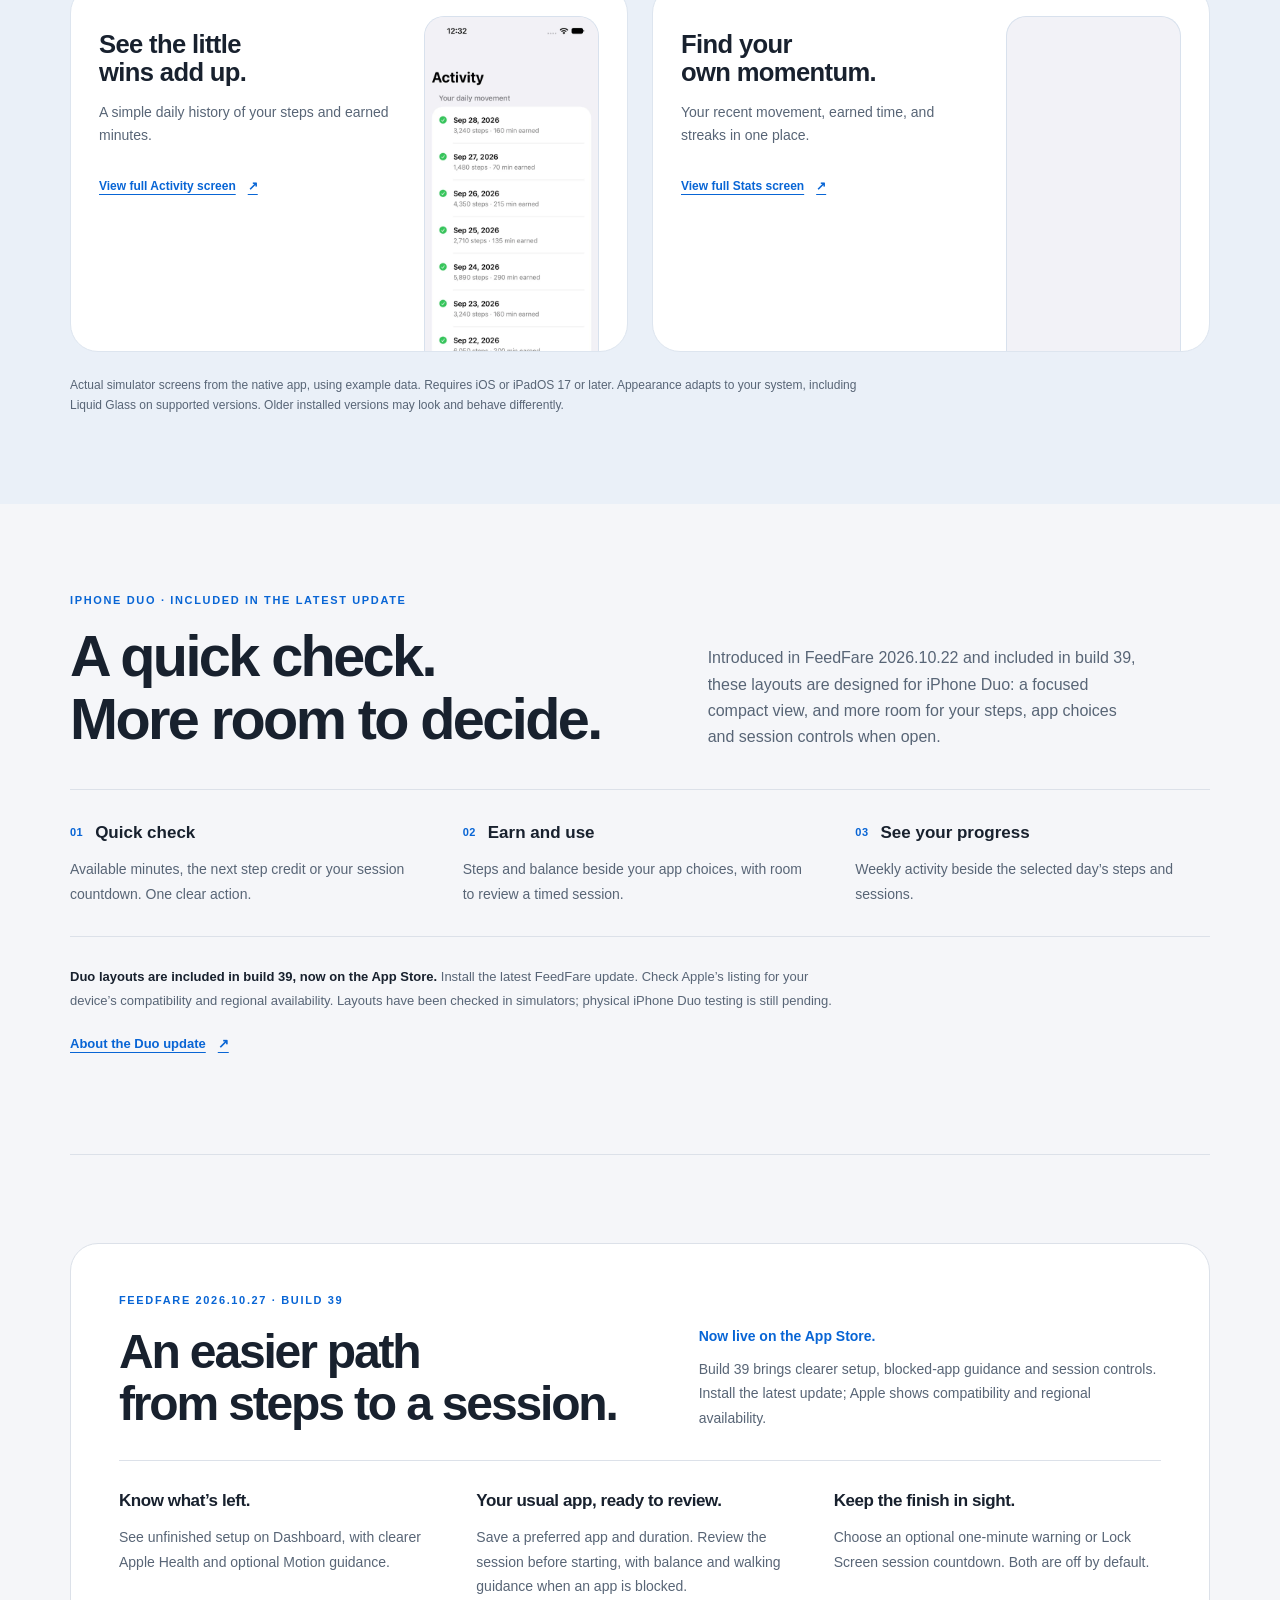
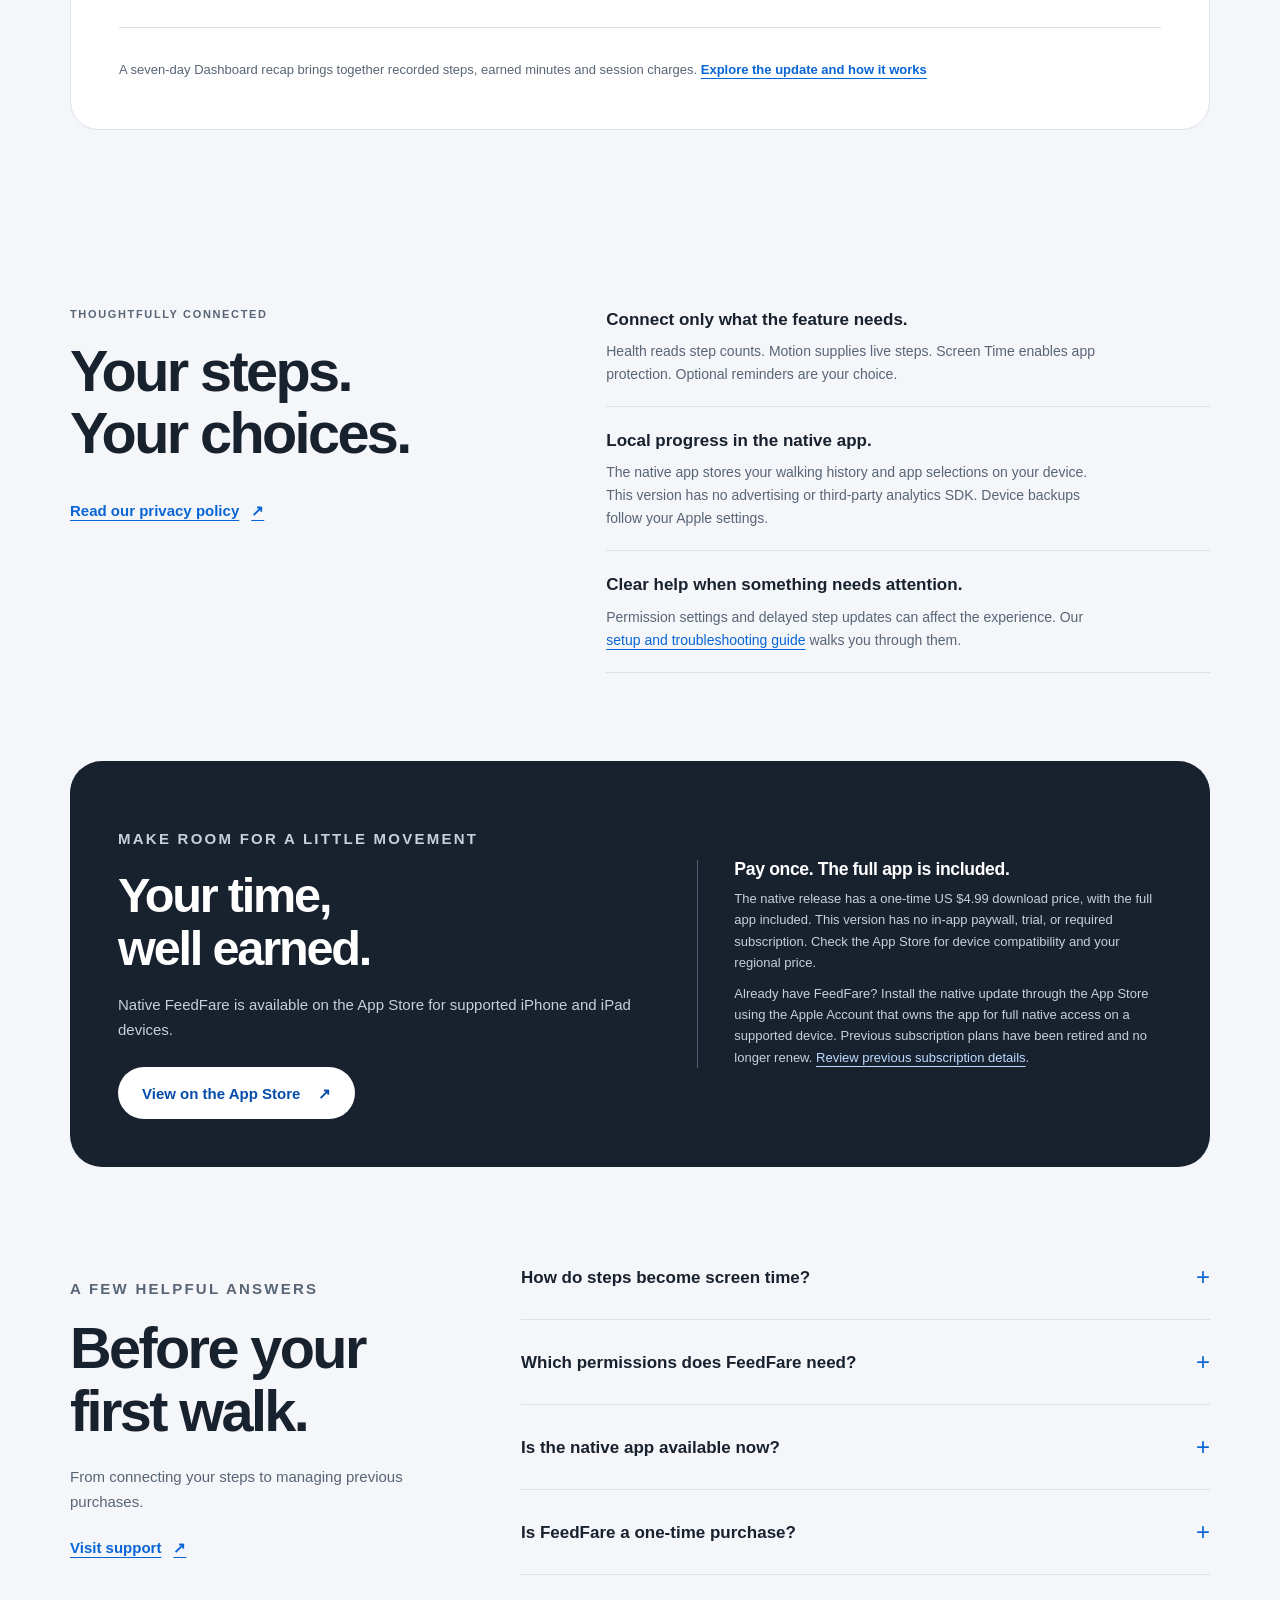
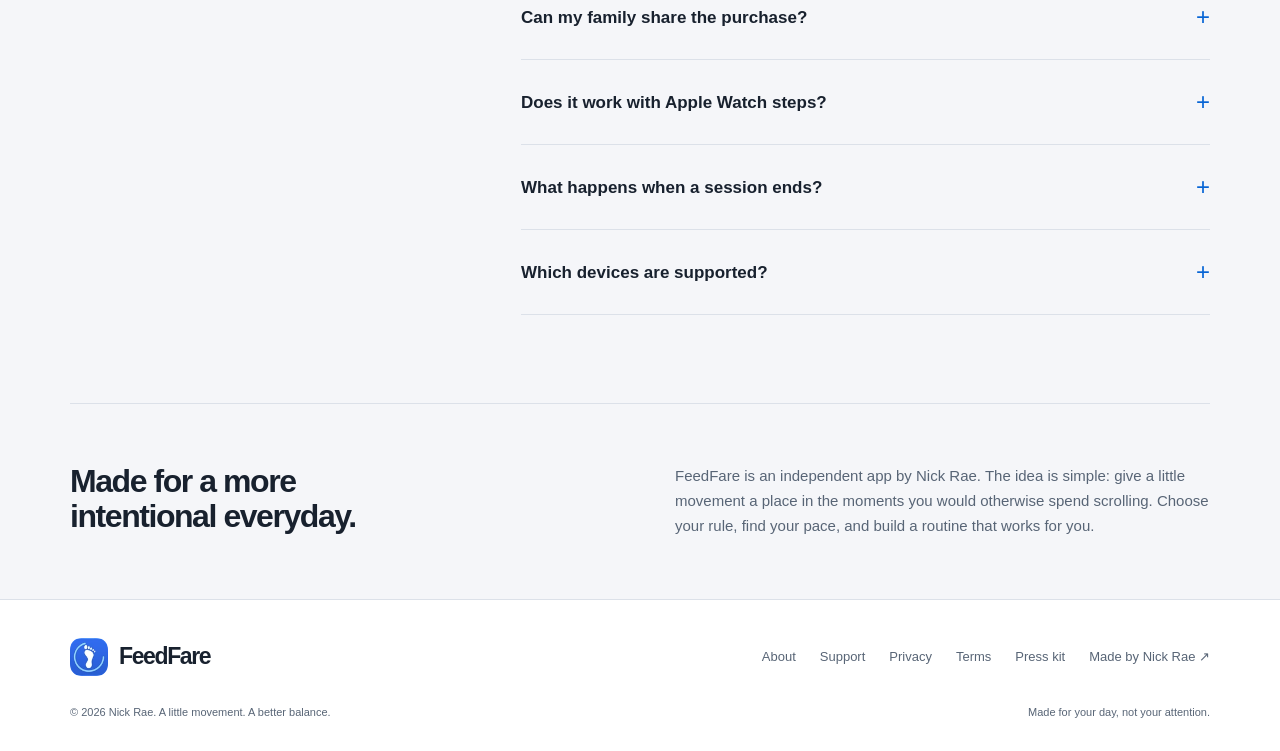
==== commit 8259318c: "Announce FeedFare build 39 live on the App Store" ====
--- a/index.html
+++ b/index.html
@@ -18,13 +18,13 @@
 <header class="site-header"><nav class="wrap nav" aria-label="Main navigation">
 <a class="brand" href="https://feedfare.app/" aria-label="FeedFare home"><img src="assets/app-icon-64.webp?v=build29" srcset="assets/app-icon-128.webp?v=build29 2x" width="38" height="38" alt="" decoding="async"><span translate="no">FeedFare</span></a>
 <div class="nav-links"><a href="https://feedfare.app/#demo">Watch demo</a><a href="https://feedfare.app/#how-it-works">How it works</a><a href="https://feedfare.app/#faq">FAQ</a><a href="https://feedfare.app/support.html">Support</a></div>
-<a class="button button-small" href="https://apps.apple.com/app/feedfare/id6758923557?ppid=fc80f820-a690-452a-95d4-76c93fce92d7&amp;pt=1329661&amp;ct=site_navigation&amp;mt=8">Get FeedFare<span aria-hidden="true">↗</span></a></nav></header><main id="main"><section class="hero wrap" aria-labelledby="hero-title"><div class="hero-copy"><p class="eyebrow"><span class="eyebrow-dot" aria-hidden="true"></span>A little movement. A better balance.</p><h1 id="hero-title">Walk first.<span>Scroll later.</span></h1><p class="hero-description">Choose distracting apps, walk to earn minutes, then unlock one app for a timed session. Give your next scroll a reason to start with a walk.</p><div class="hero-offer"><strong>US $4.99 <span>once</span></strong><p>Full app. No subscription.<br>No FeedFare account.</p></div><div class="hero-actions"><a class="button " href="https://apps.apple.com/app/feedfare/id6758923557?ppid=fc80f820-a690-452a-95d4-76c93fce92d7&amp;pt=1329661&amp;ct=site_hero&amp;mt=8">Get the full app<span aria-hidden="true">↗</span></a><a class="text-link" href="#demo">Watch the demo <span aria-hidden="true">↓</span></a></div><p class="store-note">For iPhone and iPad with iOS or iPadOS 17+. Apple shows your regional price and device compatibility.</p><a class="text-link duo-intro-link" href="#iphone-duo">iPhone Duo update now live <span aria-hidden="true">↓</span></a></div><figure class="hero-visual"><div class="product-stage"><span class="preview-badge">Native FeedFare · Available now</span><div class="stage-orbit" aria-hidden="true"></div><div class="phone"><img src="assets/dashboard-native-480.webp" srcset="assets/dashboard-native-480.webp 480w, assets/dashboard-native-800.webp 800w" sizes="(max-width: 800px) 215px, 250px" width="480" height="1044" alt="FeedFare dashboard with example steps, earned minutes, and the walking rule." fetchpriority="high" decoding="async"></div><div class="earn-chip" aria-hidden="true"><span>Your walking rule</span><strong>100 steps → 5 min</strong></div></div><figcaption class="native-caption"><strong>The new native FeedFare.</strong><br>Actual simulator screen · example data.</figcaption></figure></section>
+<a class="button button-small" href="https://apps.apple.com/app/feedfare/id6758923557?ppid=fc80f820-a690-452a-95d4-76c93fce92d7&amp;pt=1329661&amp;ct=site_navigation&amp;mt=8">Get FeedFare<span aria-hidden="true">↗</span></a></nav></header><main id="main"><section class="hero wrap" aria-labelledby="hero-title"><div class="hero-copy"><p class="eyebrow"><span class="eyebrow-dot" aria-hidden="true"></span>A little movement. A better balance.</p><h1 id="hero-title">Walk first.<span>Scroll later.</span></h1><p class="hero-description">Choose distracting apps, walk to earn minutes, then unlock one app for a timed session. Give your next scroll a reason to start with a walk.</p><div class="hero-offer"><strong>US $4.99 <span>once</span></strong><p>Full app. No subscription.<br>No FeedFare account.</p></div><div class="hero-actions"><a class="button " href="https://apps.apple.com/app/feedfare/id6758923557?ppid=fc80f820-a690-452a-95d4-76c93fce92d7&amp;pt=1329661&amp;ct=site_hero&amp;mt=8">Get the full app<span aria-hidden="true">↗</span></a><a class="text-link" href="#demo">Watch the demo <span aria-hidden="true">↓</span></a></div><p class="store-note">For iPhone and iPad with iOS or iPadOS 17+. Apple shows your regional price and device compatibility.</p><a class="text-link duo-intro-link" href="#next-update">Build 39 is now live <span aria-hidden="true">↓</span></a></div><figure class="hero-visual"><div class="product-stage"><span class="preview-badge">Native FeedFare · Available now</span><div class="stage-orbit" aria-hidden="true"></div><div class="phone"><img src="assets/dashboard-native-480.webp" srcset="assets/dashboard-native-480.webp 480w, assets/dashboard-native-800.webp 800w" sizes="(max-width: 800px) 215px, 250px" width="480" height="1044" alt="FeedFare dashboard with example steps, earned minutes, and the walking rule." fetchpriority="high" decoding="async"></div><div class="earn-chip" aria-hidden="true"><span>Your walking rule</span><strong>100 steps → 5 min</strong></div></div><figcaption class="native-caption"><strong>The new native FeedFare.</strong><br>Actual simulator screen · example data.</figcaption></figure></section>
 <section class="demo-section wrap" id="demo" aria-labelledby="demo-title"><div class="demo-heading"><div><p class="eyebrow">The idea in 56 seconds</p><h2 id="demo-title">Steps → minutes →<br>time for one app.</h2></div><p>See the earning rule and a timed session in a clearly labeled simulator example.</p></div><figure class="demo-figure"><div class="demo-player"><div class="demo-cover" id="demo-cover"><img src="assets/feedfare-demo-poster.webp" width="1200" height="675" alt="FeedFare simulator example with a Demo App shown protected and zero simulated steps." loading="lazy" decoding="async"><button class="demo-play" type="button" data-demo-play aria-controls="feedfare-demo"><span class="play-symbol" aria-hidden="true">▶</span><span>Watch the demo<small>56 seconds · English captions</small></span></button></div><video id="feedfare-demo" hidden controls playsinline preload="none" width="1920" height="1080" poster="assets/feedfare-demo-poster.webp" data-demo-source="assets/feedfare-demo-56s.mp4" aria-label="FeedFare simulator demonstration" aria-describedby="demo-disclosure"><track kind="captions" srclang="en" label="English" data-demo-track="assets/feedfare-demo-56s.vtt"></video></div><figcaption class="demo-disclosure" id="demo-disclosure"><strong>Simulator demo · simulated steps and protection.</strong><span>The five-minute wait is shortened in the edit. This temporary demo build models earning and expiry; it does not show a physical walk, Apple Health updates, an external app unlocking, or iOS Screen Time enforcement.</span></figcaption></figure><p class="demo-status" id="demo-status" role="status" hidden></p><div class="demo-footer"><p>Video hosted here. It loads when you press play.</p><a class="text-link" href="https://www.youtube.com/watch?v=EQfLgETl0m0">Watch on YouTube <span aria-hidden="true">↗</span></a></div><noscript><p class="demo-nojs">To watch without JavaScript, <a href="assets/feedfare-demo-56s.mp4">open the captioned 56-second video</a> or use the YouTube link above.</p></noscript><div class="purchase-check"><div><p class="eyebrow">Before you buy</p><h3>Your rule. Your apps. One purchase.</h3><p>Adjust the steps-to-minutes rule and keep unused earned minutes for later. The full app is included.</p></div><ul><li><strong>Your setup</strong><span>Health or Motion access supplies steps; Screen Time authorization enables protection. <a href="support.html#permissions">Check permission requirements</a>.</span></li><li><strong>Your app choices</strong><span>Protect up to 50 selected apps. A session unlocks one app at a time; website blocking is not included. <a href="support.html#screen-time">See protection limits</a>.</span></li><li><strong>Your device</strong><span>iPhone or iPad, iOS or iPadOS 17+. Step updates can be delayed. <a href="support.html#steps">Get setup help</a>.</span></li></ul></div></section>
 <section class="section border-top wrap" id="how-it-works" aria-labelledby="how-title"><div class="section-head"><div><p class="eyebrow">Small steps, on your terms</p><h2 id="how-title">A better reason<br>to put your phone down.</h2></div><p>Your next scroll can start with a little movement. FeedFare helps you make that connection.</p></div><div class="how-grid"><article class="step"><span class="step-number" aria-hidden="true">01</span><h3>Choose your apps.</h3><p>Pick the apps you reach for out of habit. Screen Time access lets FeedFare help you protect that space.</p></article><article class="step"><span class="step-number" aria-hidden="true">02</span><h3>Take a walk.</h3><p>Set a walking rule that fits your day. Your iPhone’s steps become earned screen time.</p></article><article class="step"><span class="step-number" aria-hidden="true">03</span><h3>Make time yours.</h3><p>Use what you earn for a session, then return to your day. A little more intention, one walk at a time.</p></article></div><div class="rule-panel"><div><h3>What could your walk earn?</h3><p>An example using FeedFare’s default rule: every 100 steps earns 5 minutes. You can change your rule in the app.</p></div><div><div class="rule-form"><div class="rule-input"><label for="example-steps">Steps in your walk</label><select id="example-steps" name="example-steps"><option value="100">100 steps</option><option value="500" selected>500 steps</option><option value="1000">1,000 steps</option><option value="2000">2,000 steps</option></select></div><span class="rule-arrow" aria-hidden="true">→</span><div class="rule-result"><span>Time you could earn</span><output id="example-minutes" for="example-steps" aria-live="polite" aria-atomic="true">25 min</output></div></div><noscript><p class="noscript-note">Example: 500 steps earns 25 minutes. Enable JavaScript to try other amounts.</p></noscript></div></div><p class="footnote">An illustration, not a step tracker. Features and limits depend on your installed version.</p></section>
 <section class="section preview-section" id="the-app" aria-labelledby="preview-title"><div class="wrap"><div class="section-head"><div><p class="eyebrow">Native FeedFare · Made for iPhone and iPad</p><h2 id="preview-title">Less noise.<br>More of your day.</h2></div><p>Familiar iOS controls, a clear view of your progress, and a little encouragement to keep moving.</p></div><div class="preview-layout"><article class="preview-card"><div class="preview-card-copy"><h3>See the little<br>wins add up.</h3><p>A simple daily history of your steps and earned minutes.</p><a class="text-link" href="assets/activity-native-800.webp">View full Activity screen <span aria-hidden="true">↗</span></a></div><div class="screenshot-window"><img src="assets/activity-native-480.webp" srcset="assets/activity-native-480.webp 480w, assets/activity-native-800.webp 800w" sizes="(max-width: 600px) 125px, 180px" width="480" height="1044" alt="FeedFare Activity screen showing example daily steps and earned minutes." loading="lazy" decoding="async"></div></article><article class="preview-card"><div class="preview-card-copy"><h3>Find your<br>own momentum.</h3><p>Your recent movement, earned time, and streaks in one place.</p><a class="text-link" href="assets/stats-native-800.webp">View full Stats screen <span aria-hidden="true">↗</span></a></div><div class="screenshot-window"><img src="assets/stats-native-480.webp" srcset="assets/stats-native-480.webp 480w, assets/stats-native-800.webp 800w" sizes="(max-width: 600px) 125px, 180px" width="480" height="1044" alt="FeedFare Stats screen with an example weekly steps chart." loading="lazy" decoding="async"></div></article></div><p class="preview-note">Actual simulator screens from the native app, using example data. Requires iOS or iPadOS 17 or later. Appearance adapts to your system, including Liquid Glass on supported versions. Older installed versions may look and behave differently.</p></div></section>
-<section class="section wrap duo-section" id="iphone-duo" aria-labelledby="duo-title"><div class="duo-heading"><div><p class="eyebrow">iPhone Duo · Now on the App Store</p><h2 id="duo-title">A quick check.<br>More room to decide.</h2></div><p>FeedFare 2026.10.22 adds layouts designed for iPhone Duo: a focused compact view, and more room for your steps, app choices and session controls when open.</p></div><dl class="duo-plans"><div><dt><span class="duo-number" aria-hidden="true">01</span>Quick check</dt><dd>Available minutes, the next step credit or your session countdown. One clear action.</dd></div><div><dt><span class="duo-number" aria-hidden="true">02</span>Earn and use</dt><dd>Steps and balance beside your app choices, with room to review a timed session.</dd></div><div><dt><span class="duo-number" aria-hidden="true">03</span>See your progress</dt><dd>Weekly activity beside the selected day’s steps and sessions.</dd></div></dl><p class="duo-status"><strong>Version 2026.10.22 is now live on the App Store.</strong> Install the latest FeedFare update. Check Apple’s listing for your device’s compatibility and regional availability. Layouts have been checked in simulators; physical iPhone Duo testing is still pending.</p><a class="text-link" href="support.html#iphone-duo">About the Duo update <span aria-hidden="true">↗</span></a></section>
-<section class="section wrap update-section" id="next-update" aria-labelledby="update-title"><div class="update-panel"><div class="update-heading"><div><p class="eyebrow">Next FeedFare update</p><h2 id="update-title">An easier path<br>from steps to a session.</h2></div><p class="update-status"><strong>Submitted to Apple · awaiting review.</strong> Version 2026.10.27 is not on the public App Store yet. These improvements will arrive after approval and release.</p></div><div class="update-grid"><article><h3>Know what’s left.</h3><p>See unfinished setup on Dashboard, with clearer Apple Health and optional Motion guidance.</p></article><article><h3>Your usual app, ready to review.</h3><p>Save a preferred app and duration. Review the session before starting, with balance and walking guidance when an app is blocked.</p></article><article><h3>Keep the finish in sight.</h3><p>Choose an optional one-minute warning or Lock Screen session countdown. Both are off by default.</p></article></div><p class="update-footnote">A seven-day Dashboard recap will bring together recorded steps, earned minutes and session charges. <a href="support.html#next-update">What’s changing and how it works</a></p></div></section>
+<section class="section wrap duo-section" id="iphone-duo" aria-labelledby="duo-title"><div class="duo-heading"><div><p class="eyebrow">iPhone Duo · Included in the latest update</p><h2 id="duo-title">A quick check.<br>More room to decide.</h2></div><p>Introduced in FeedFare 2026.10.22 and included in build 39, these layouts are designed for iPhone Duo: a focused compact view, and more room for your steps, app choices and session controls when open.</p></div><dl class="duo-plans"><div><dt><span class="duo-number" aria-hidden="true">01</span>Quick check</dt><dd>Available minutes, the next step credit or your session countdown. One clear action.</dd></div><div><dt><span class="duo-number" aria-hidden="true">02</span>Earn and use</dt><dd>Steps and balance beside your app choices, with room to review a timed session.</dd></div><div><dt><span class="duo-number" aria-hidden="true">03</span>See your progress</dt><dd>Weekly activity beside the selected day’s steps and sessions.</dd></div></dl><p class="duo-status"><strong>Duo layouts are included in build 39, now on the App Store.</strong> Install the latest FeedFare update. Check Apple’s listing for your device’s compatibility and regional availability. Layouts have been checked in simulators; physical iPhone Duo testing is still pending.</p><a class="text-link" href="support.html#iphone-duo">About the Duo update <span aria-hidden="true">↗</span></a></section>
+<section class="section wrap update-section" id="next-update" aria-labelledby="update-title"><div class="update-panel"><div class="update-heading"><div><p class="eyebrow">FeedFare 2026.10.27 · Build 39</p><h2 id="update-title">An easier path<br>from steps to a session.</h2></div><p class="update-status"><strong>Now live on the App Store.</strong> Build 39 brings clearer setup, blocked-app guidance and session controls. Install the latest update; Apple shows compatibility and regional availability.</p></div><div class="update-grid"><article><h3>Know what’s left.</h3><p>See unfinished setup on Dashboard, with clearer Apple Health and optional Motion guidance.</p></article><article><h3>Your usual app, ready to review.</h3><p>Save a preferred app and duration. Review the session before starting, with balance and walking guidance when an app is blocked.</p></article><article><h3>Keep the finish in sight.</h3><p>Choose an optional one-minute warning or Lock Screen session countdown. Both are off by default.</p></article></div><p class="update-footnote">A seven-day Dashboard recap brings together recorded steps, earned minutes and session charges. <a href="support.html#next-update">Explore the update and how it works</a></p></div></section>
 <section class="section wrap privacy-row" aria-labelledby="privacy-title"><div><p class="eyebrow">Thoughtfully connected</p><h2 id="privacy-title">Your steps.<br>Your choices.</h2><a class="text-link" href="privacy-policy.html">Read our privacy policy <span aria-hidden="true">↗</span></a></div><ul class="privacy-points"><li><strong>Connect only what the feature needs.</strong><p>Health reads step counts. Motion supplies live steps. Screen Time enables app protection. Optional reminders are your choice.</p></li><li><strong>Local progress in the native app.</strong><p>The native app stores your walking history and app selections on your device. This version has no advertising or third-party analytics SDK. Device backups follow your Apple settings.</p></li><li><strong>Clear help when something needs attention.</strong><p>Permission settings and delayed step updates can affect the experience. Our <a href="support.html">setup and troubleshooting guide</a> walks you through them.</p></li></ul></section>
 <section class="wrap" id="download" aria-labelledby="download-title"><div class="availability"><div><p class="eyebrow">Make room for a little movement</p><h2 id="download-title">Your time,<br>well earned.</h2><p>Native FeedFare is available on the App Store for supported iPhone and iPad devices.</p><a class="button button-light" href="https://apps.apple.com/app/feedfare/id6758923557?ppid=fc80f820-a690-452a-95d4-76c93fce92d7&amp;pt=1329661&amp;ct=site_download&amp;mt=8">View on the App Store<span aria-hidden="true">↗</span></a></div><div class="availability-notes"><h3>Pay once. The full app is included.</h3><p>The native release has a one-time US $4.99 download price, with the full app included. This version has no in-app paywall, trial, or required subscription. Check the App Store for device compatibility and your regional price.</p><p>Already have FeedFare? Install the native update through the App Store using the Apple Account that owns the app for full native access on a supported device. Previous subscription plans have been retired and no longer renew. <a href="support.html#billing">Review previous subscription details</a>.</p></div></div></section>
-<section class="section wrap faq-layout" id="faq" aria-labelledby="faq-title"><div class="faq-intro"><p class="eyebrow">A few helpful answers</p><h2 id="faq-title">Before your<br>first walk.</h2><p>From connecting your steps to managing previous purchases.</p><a class="text-link" href="support.html">Visit support <span aria-hidden="true">↗</span></a></div><div class="faq-list"><details><summary>How do steps become screen time?</summary><p>Choose your walking rule in FeedFare. The native app defaults to 100 steps earning 5 minutes. For example, 500 steps earns 25 minutes at that setting. Use earned minutes for timed access to a selected app. Features and limits in older installed versions may differ.</p></details><details><summary>Which permissions does FeedFare need?</summary><p>Apple Health access lets FeedFare read step counts. Motion &amp; Fitness provides live step counting. Screen Time access lets you choose apps to protect. Reminders are optional. <a href="support.html#permissions">See the setup guide</a> for what each permission does.</p></details><details><summary>Is the native app available now?</summary><p>Native FeedFare is available on the App Store for iPhone and iPad with iOS or iPadOS 17 or later. Check the listing for your device’s compatibility and regional availability. These screenshots show the native app with example data, and appearance varies with your system settings.</p></details><details><summary>Is FeedFare a one-time purchase?</summary><p>The native release has a one-time US $4.99 download price, with regional prices shown on the App Store. Check the App Store for your regional price before downloading. The full native app is included without an in-app paywall, trial, or required subscription. Existing FeedFare owners receive full native access when they install this update on a supported device. Previous subscription plans have been retired and no longer renew. You can review previous charges and any remaining subscription period in Apple’s subscription settings.</p></details><details><summary>Can my family share the purchase?</summary><p>FeedFare supports Apple Family Sharing for eligible family groups. Apple manages purchase sharing and eligibility. Each person sets up FeedFare on their own device; their app selections and earned minutes remain separate. This does not provide remote parental controls or a shared minute balance. <a href="https://support.apple.com/en-us/108380">Learn about Apple Family Sharing</a>.</p></details><details><summary>Does it work with Apple Watch steps?</summary><p>FeedFare can read steps that a compatible Apple Watch has synced to Apple Health on your iPhone. Those updates can arrive later. Open FeedFare and refresh if the total has not caught up. You do not need a watch to count steps with your iPhone.</p></details><details><summary>What happens when a session ends?</summary><p>A session gives access to one selected app for the time you choose. Its clock keeps running when you switch apps or lock the device; it does not measure foreground app use. Other selected apps stay protected. Ending early returns unused whole minutes, and protection returns when the session ends. Protection depends on Screen Time authorization. <a href="support.html#screen-time">Get help with app protection</a>.</p></details><details><summary>Which devices are supported?</summary><p>Native FeedFare supports iPhone and iPad with iOS or iPadOS 17 or later. Its appearance adapts to the system, including Liquid Glass on supported versions. Older devices may continue to run an earlier installed version with different features; check the App Store for compatibility and availability for your device. Version 2026.10.22 is now live on the App Store with compact and expanded layouts designed for iPhone Duo. Install the latest FeedFare update and check Apple’s listing for your device’s compatibility and regional availability. <a href="#iphone-duo">About the Duo update</a>.</p></details></div></section>
+<section class="section wrap faq-layout" id="faq" aria-labelledby="faq-title"><div class="faq-intro"><p class="eyebrow">A few helpful answers</p><h2 id="faq-title">Before your<br>first walk.</h2><p>From connecting your steps to managing previous purchases.</p><a class="text-link" href="support.html">Visit support <span aria-hidden="true">↗</span></a></div><div class="faq-list"><details><summary>How do steps become screen time?</summary><p>Choose your walking rule in FeedFare. The native app defaults to 100 steps earning 5 minutes. For example, 500 steps earns 25 minutes at that setting. Use earned minutes for timed access to a selected app. Features and limits in older installed versions may differ.</p></details><details><summary>Which permissions does FeedFare need?</summary><p>Apple Health access lets FeedFare read step counts. Motion &amp; Fitness provides live step counting. Screen Time access lets you choose apps to protect. Reminders are optional. <a href="support.html#permissions">See the setup guide</a> for what each permission does.</p></details><details><summary>Is the native app available now?</summary><p>Native FeedFare is available on the App Store for iPhone and iPad with iOS or iPadOS 17 or later. Check the listing for your device’s compatibility and regional availability. These screenshots show the native app with example data, and appearance varies with your system settings.</p></details><details><summary>Is FeedFare a one-time purchase?</summary><p>The native release has a one-time US $4.99 download price, with regional prices shown on the App Store. Check the App Store for your regional price before downloading. The full native app is included without an in-app paywall, trial, or required subscription. Existing FeedFare owners receive full native access when they install this update on a supported device. Previous subscription plans have been retired and no longer renew. You can review previous charges and any remaining subscription period in Apple’s subscription settings.</p></details><details><summary>Can my family share the purchase?</summary><p>FeedFare supports Apple Family Sharing for eligible family groups. Apple manages purchase sharing and eligibility. Each person sets up FeedFare on their own device; their app selections and earned minutes remain separate. This does not provide remote parental controls or a shared minute balance. <a href="https://support.apple.com/en-us/108380">Learn about Apple Family Sharing</a>.</p></details><details><summary>Does it work with Apple Watch steps?</summary><p>FeedFare can read steps that a compatible Apple Watch has synced to Apple Health on your iPhone. Those updates can arrive later. Open FeedFare and refresh if the total has not caught up. You do not need a watch to count steps with your iPhone.</p></details><details><summary>What happens when a session ends?</summary><p>A session gives access to one selected app for the time you choose. Its clock keeps running when you switch apps or lock the device; it does not measure foreground app use. Other selected apps stay protected. Ending early returns unused whole minutes, and protection returns when the session ends. Protection depends on Screen Time authorization. <a href="support.html#screen-time">Get help with app protection</a>.</p></details><details><summary>Which devices are supported?</summary><p>Native FeedFare supports iPhone and iPad with iOS or iPadOS 17 or later. Its appearance adapts to the system, including Liquid Glass on supported versions. Older devices may continue to run an earlier installed version with different features; check the App Store for compatibility and availability for your device. Compact and expanded layouts designed for iPhone Duo were introduced in 2026.10.22 and are included in the latest update. Install the latest FeedFare update and check Apple’s listing for your device’s compatibility and regional availability. <a href="#iphone-duo">About the Duo update</a>.</p></details></div></section>
 <section class="about wrap" id="about" aria-labelledby="about-title"><h2 id="about-title">Made for a more<br>intentional everyday.</h2><p>FeedFare is an independent app by Nick Rae. The idea is simple: give a little movement a place in the moments you would otherwise spend scrolling. Choose your rule, find your pace, and build a routine that works for you.</p></section></main><footer class="footer"><div class="wrap"><div class="footer-top"><a class="brand" href="https://feedfare.app/"><img src="assets/app-icon-64.webp?v=build29" width="32" height="32" alt="" loading="lazy"><span translate="no">FeedFare</span></a><nav class="footer-links" aria-label="Footer navigation"><a href="https://feedfare.app/#about">About</a><a href="https://feedfare.app/support.html">Support</a><a href="https://feedfare.app/privacy-policy.html">Privacy</a><a href="https://feedfare.app/terms.html">Terms</a><a href="https://feedfare.app/press.html">Press kit</a><a href="https://nickrae.net">Made by Nick Rae ↗</a></nav></div><div class="footer-bottom"><span>© 2026 Nick Rae. A little movement. A better balance.</span><span>Made for your day, not your attention.</span></div></div></footer></body></html>
